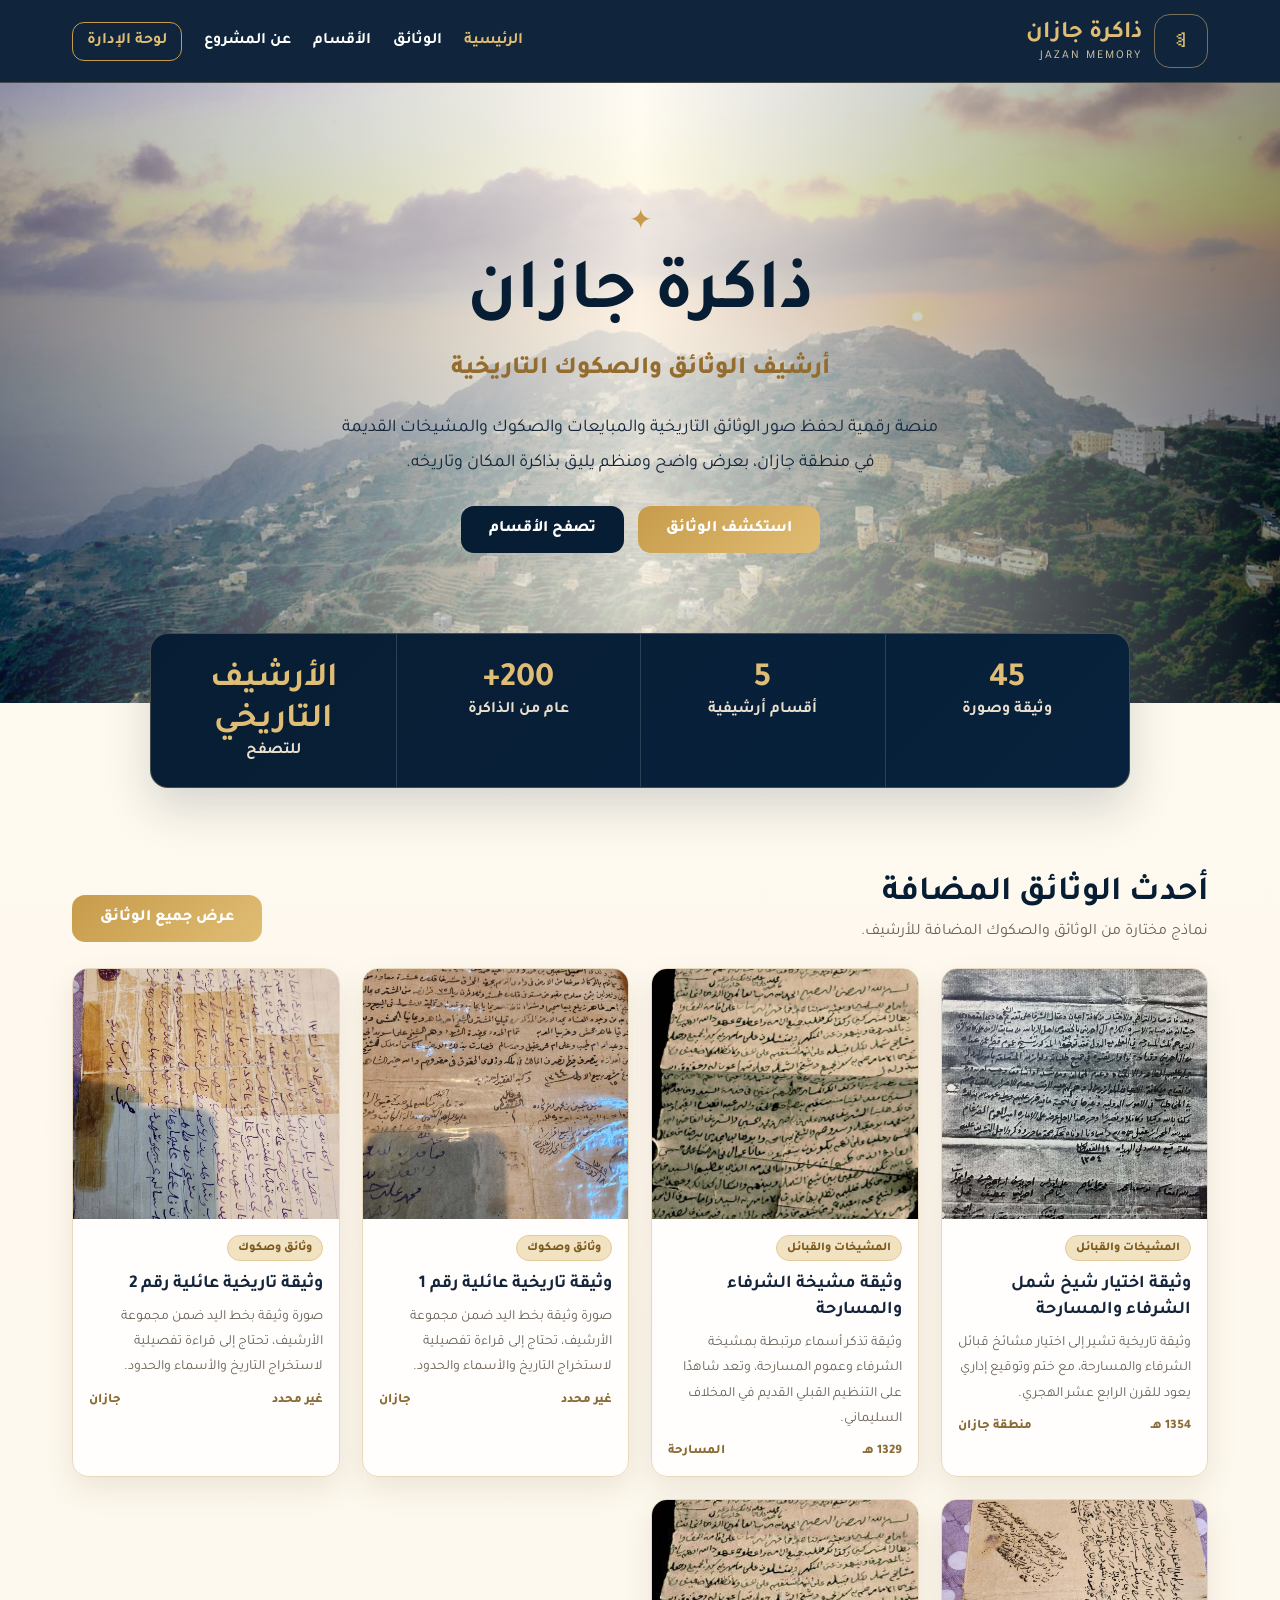
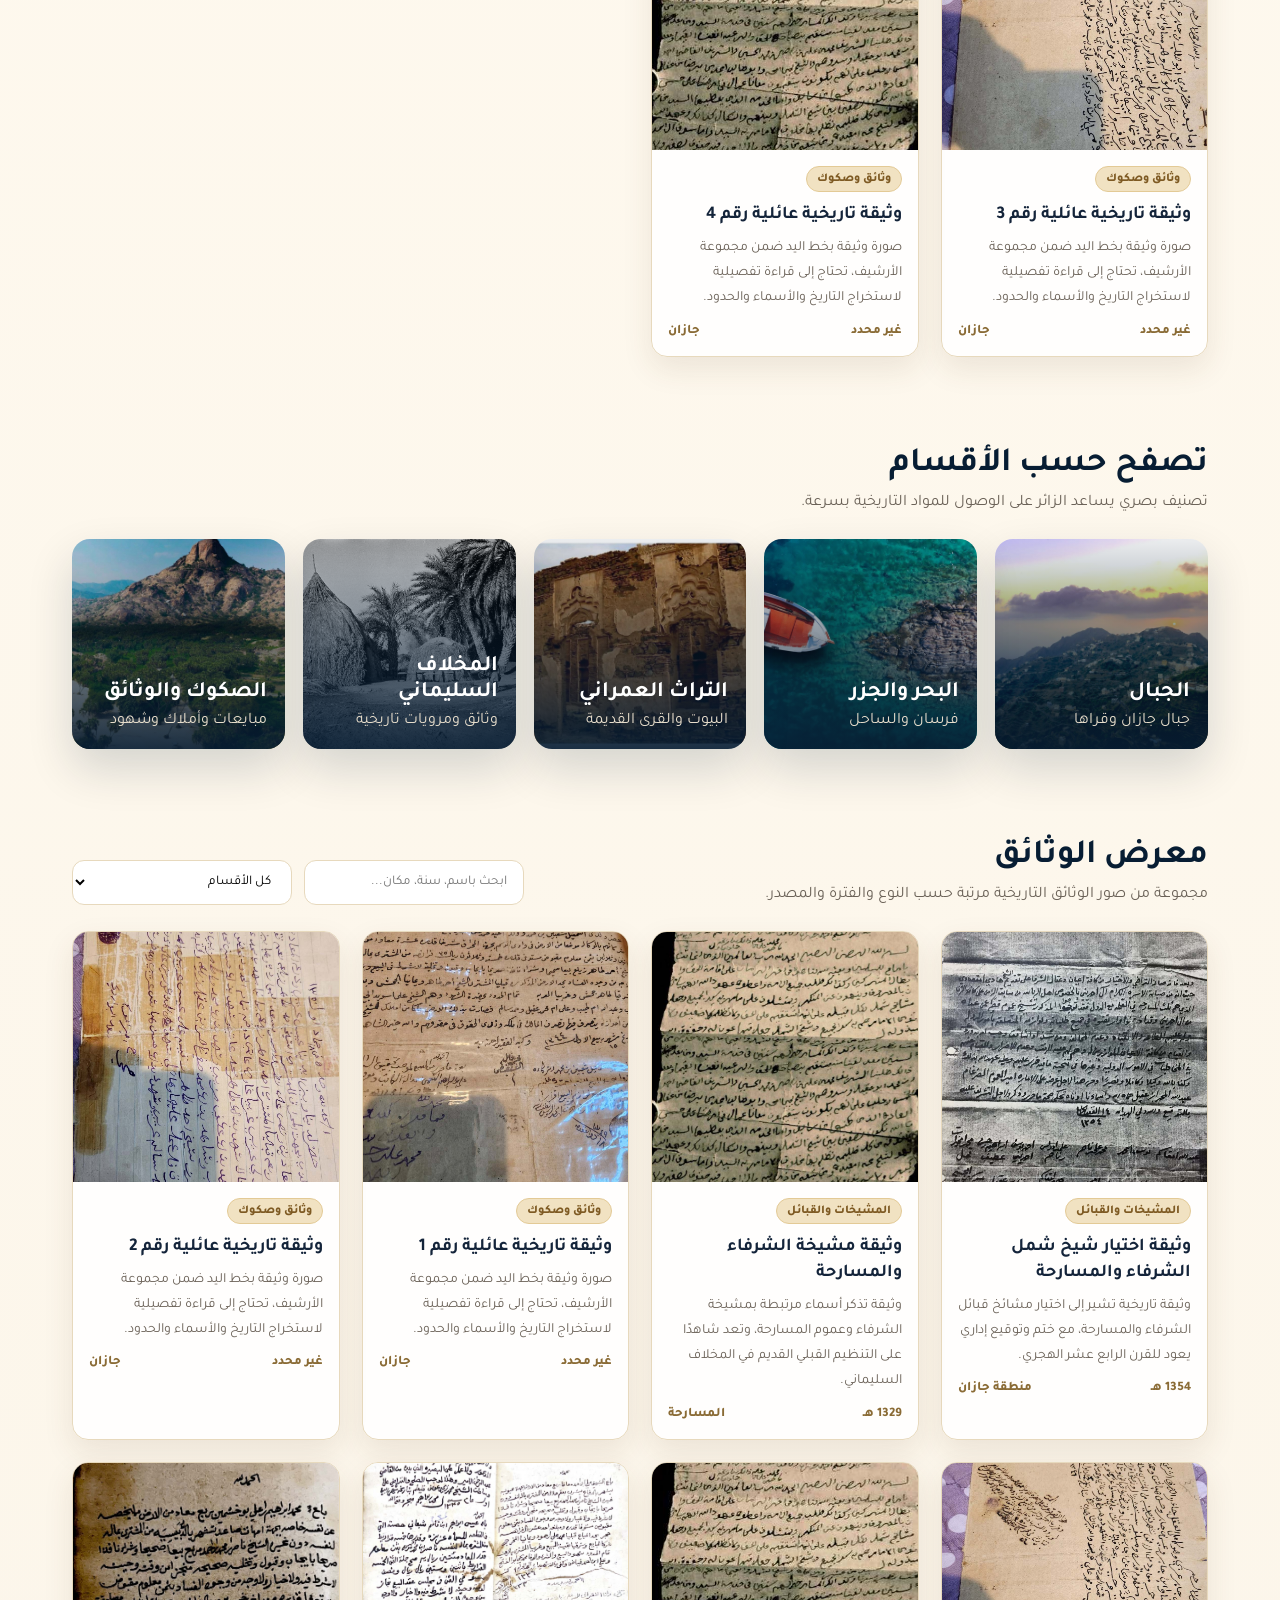
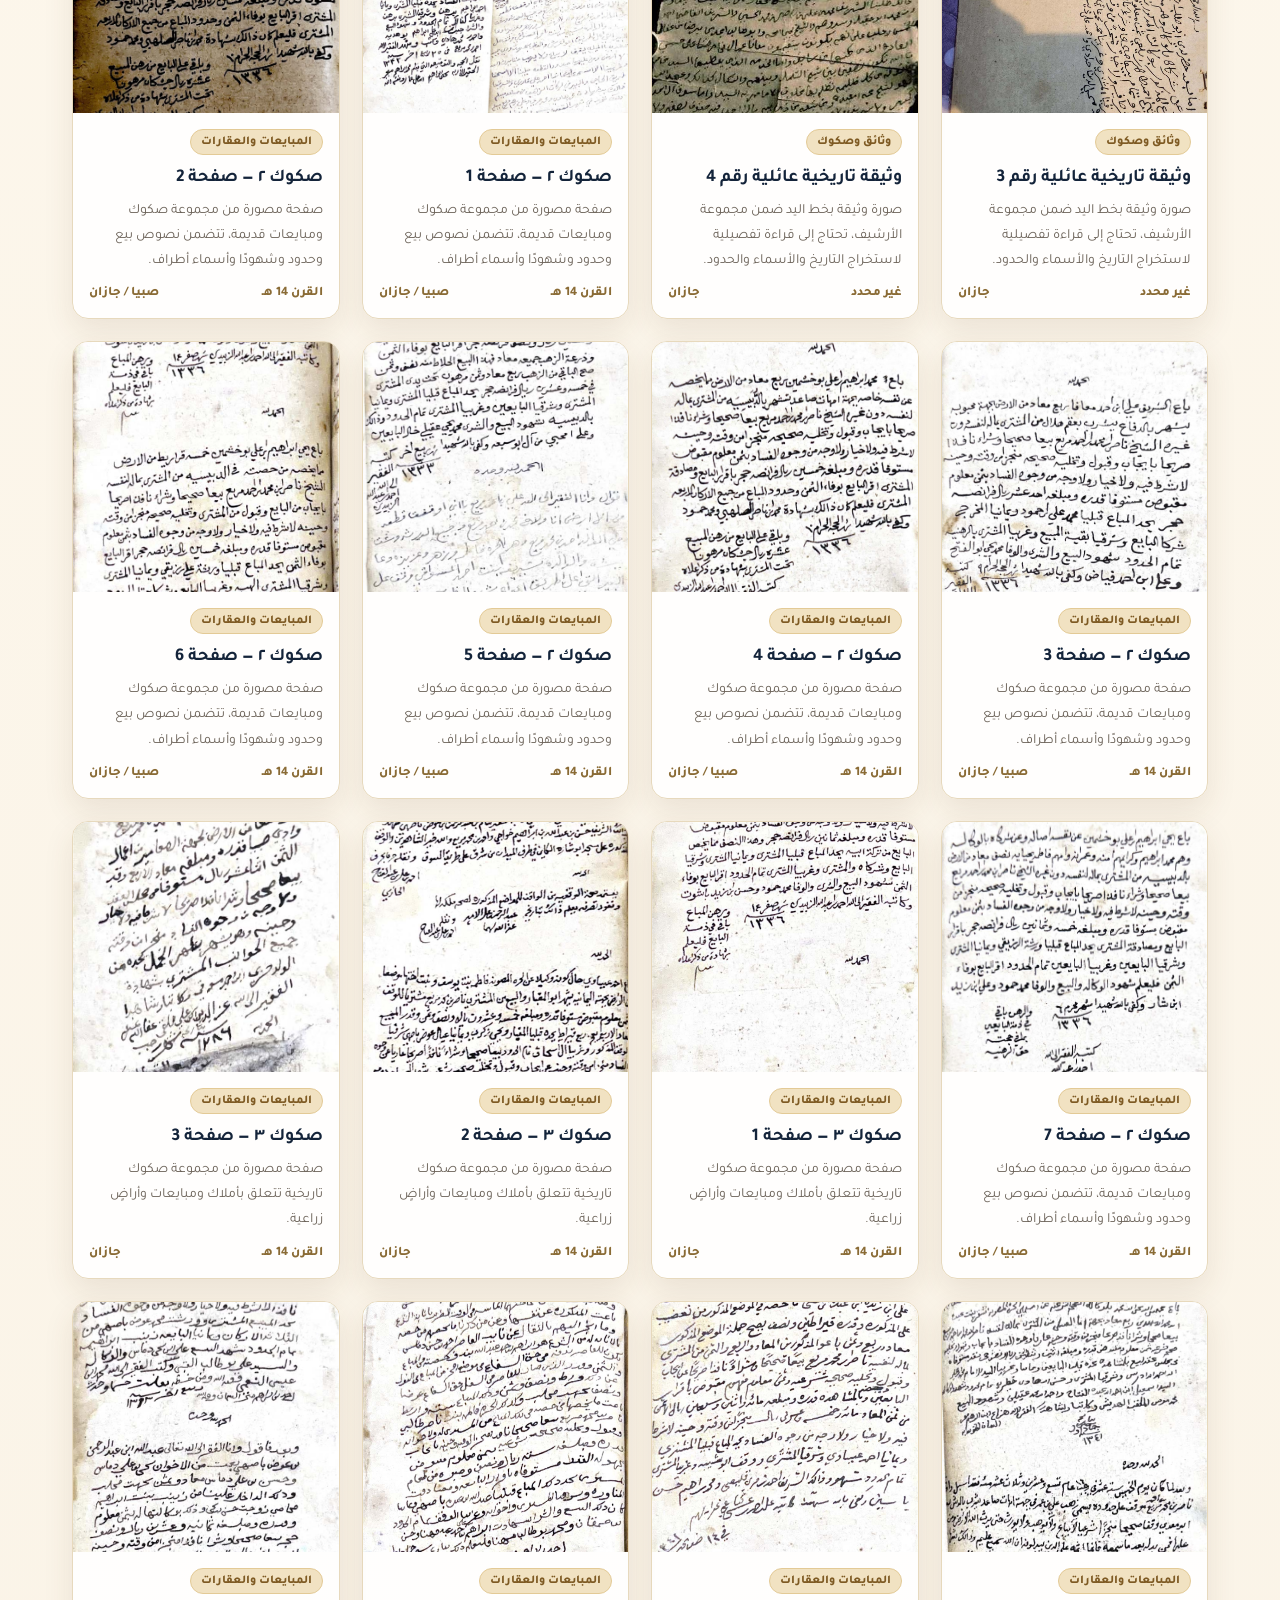
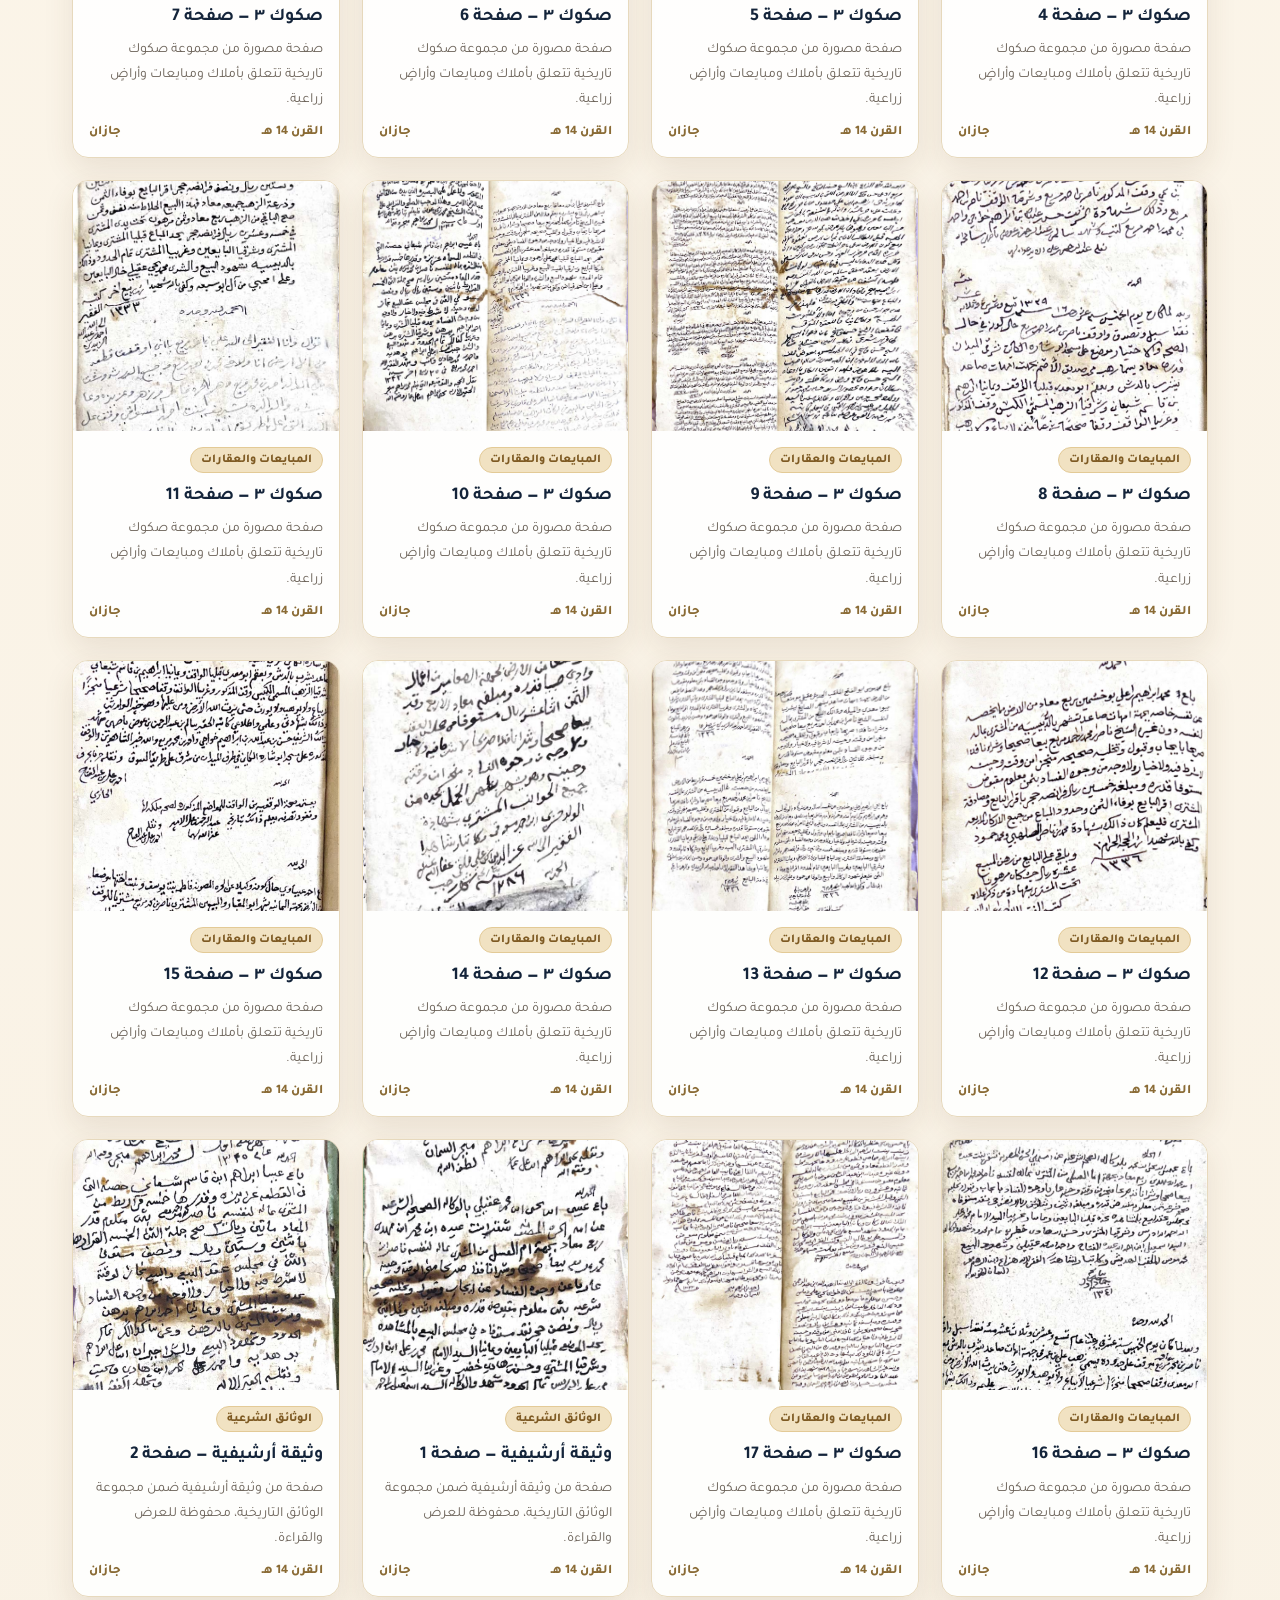
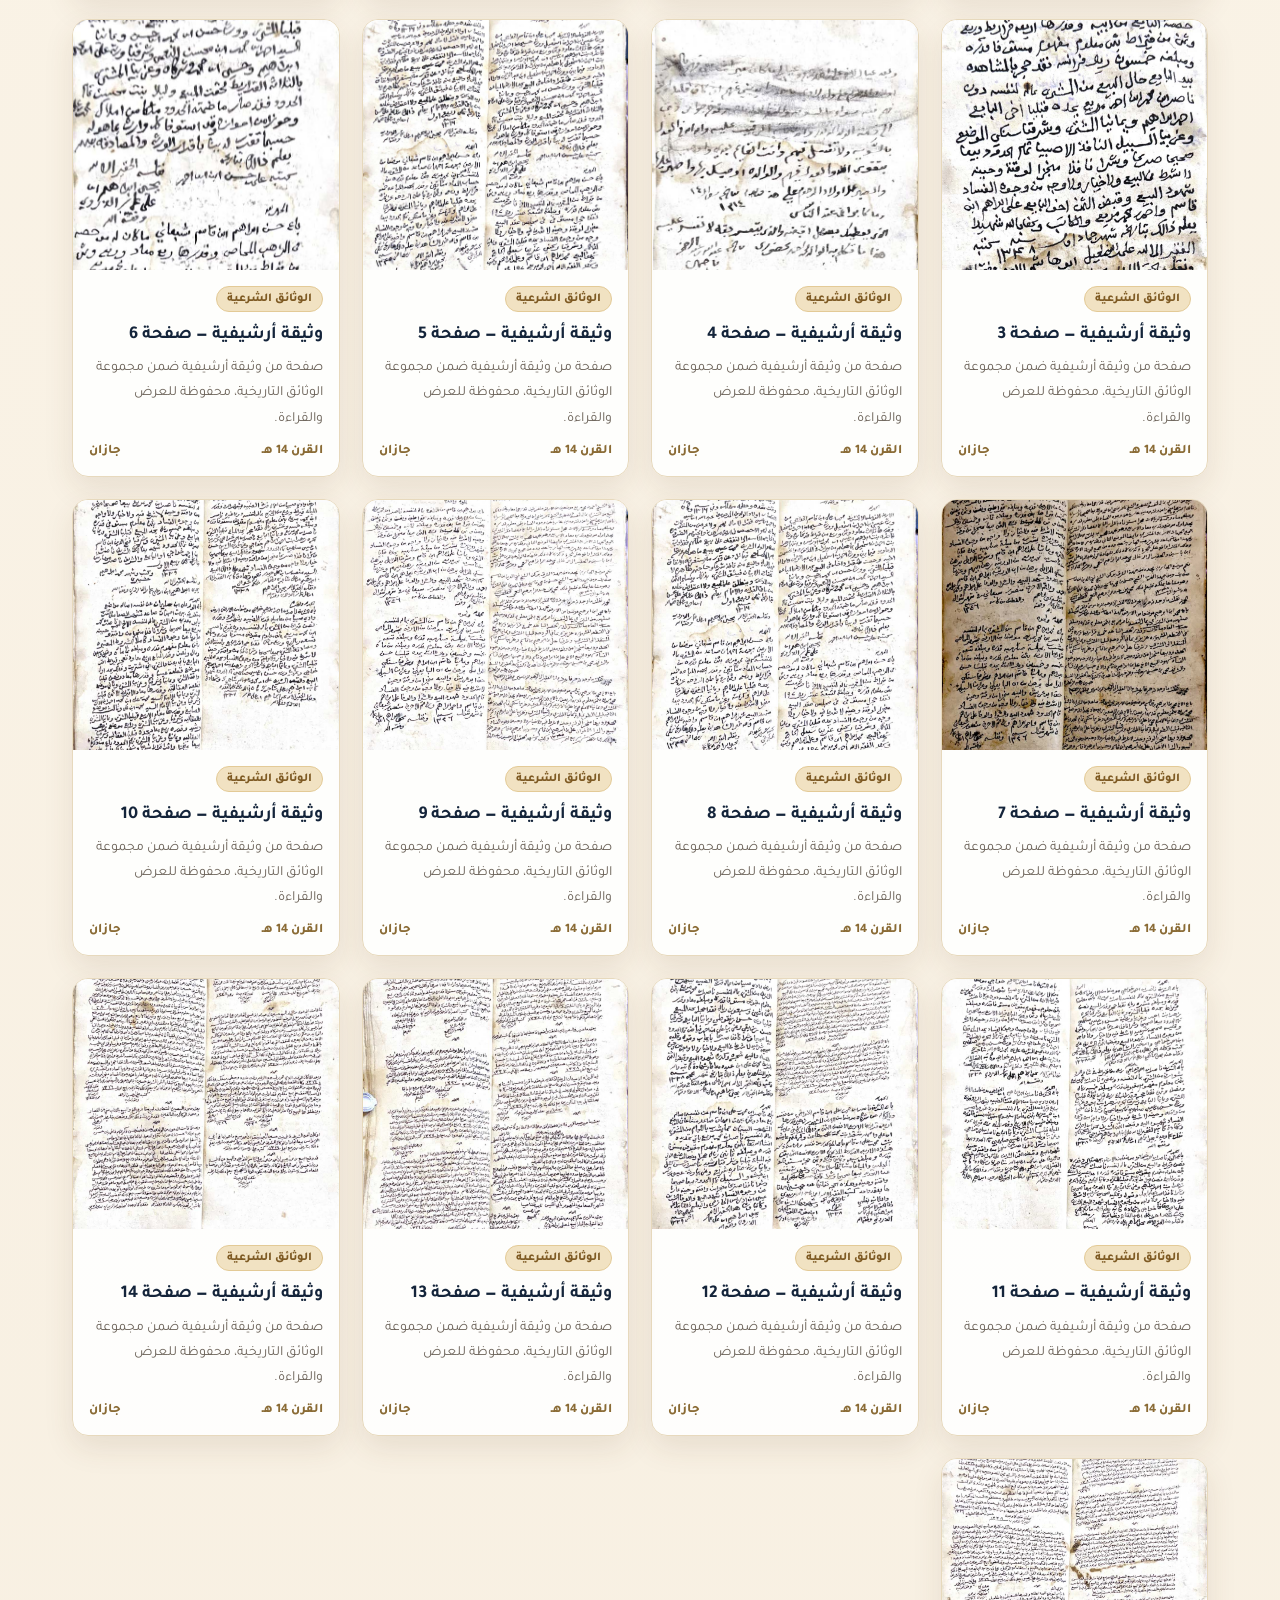
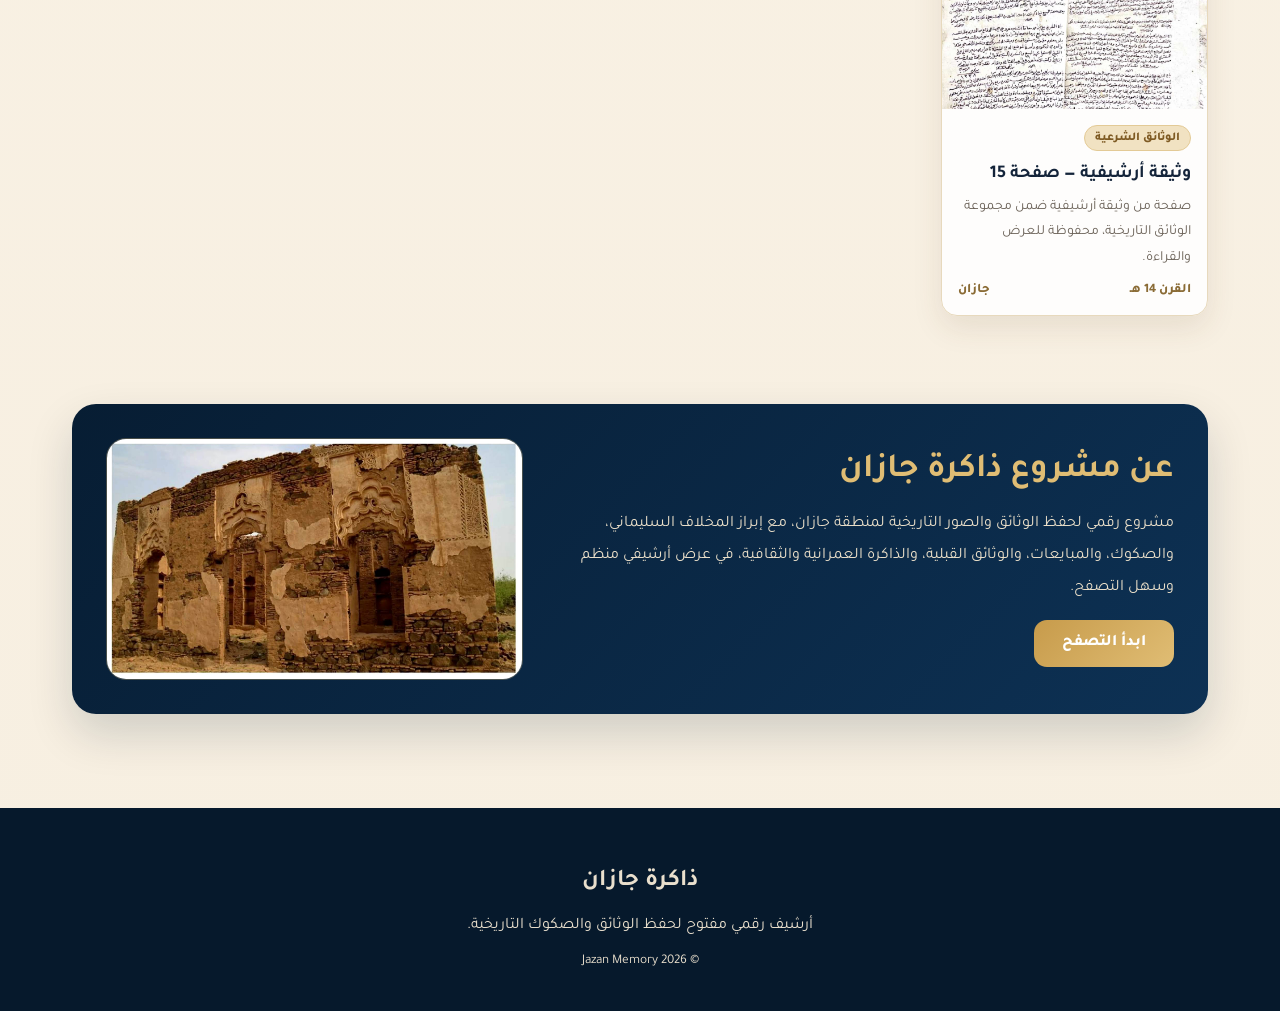
==== index.html @ b07256ab "Add files via upload" ====
<!doctype html><html lang="ar" dir="rtl"><head><meta charset="utf-8"><meta name="viewport" content="width=device-width,initial-scale=1"><title>ذاكرة جازان | Jazan Memory</title><meta name="description" content="أرشيف رقمي للوثائق والصكوك والصور التاريخية لمنطقة جازان"><link rel="preconnect" href="https://fonts.googleapis.com"><link rel="preconnect" href="https://fonts.gstatic.com" crossorigin><link href="https://fonts.googleapis.com/css2?family=Tajawal:wght@400;500;700;800;900&display=swap" rel="stylesheet"><link rel="stylesheet" href="styles.css"></head><body><header class="topbar"><nav class="nav"><a class="brand" href="#home"><div class="brand-mark">𐩣</div><div><h1>ذاكرة جازان</h1><span>JAZAN MEMORY</span></div></a><div class="links"><a class="active" href="#home">الرئيسية</a><a href="#docs">الوثائق</a><a href="#categories">الأقسام</a><a href="#about">عن المشروع</a><a class="admin-link" href="admin.html">لوحة الإدارة</a></div></nav></header><main><section class="hero" id="home"><div class="hero-content"><div class="orn">✦</div><h2>ذاكرة جازان</h2><p class="lead">أرشيف الوثائق والصكوك التاريخية</p><p>منصة رقمية لحفظ صور الوثائق التاريخية والمبايعات والصكوك والمشيخات القديمة في منطقة جازان، بعرض واضح ومنظم يليق بذاكرة المكان وتاريخه.</p><div class="actions"><a class="btn gold" href="#docs">استكشف الوثائق</a><a class="btn navy" href="#categories">تصفح الأقسام</a></div></div></section><section class="stats"><div class="stat"><b id="docCount">0</b><span>وثيقة وصورة</span></div><div class="stat"><b>5</b><span>أقسام أرشيفية</span></div><div class="stat"><b>200+</b><span>عام من الذاكرة</span></div><div class="stat"><b>الأرشيف التاريخي</b><span>للتصفح</span></div></section><section class="section"><div class="section-head"><div><h2>أحدث الوثائق المضافة</h2><p>نماذج مختارة من الوثائق والصكوك المضافة للأرشيف.</p></div><a class="btn gold" href="#docs">عرض جميع الوثائق</a></div><div class="docs-grid" id="latestDocs"></div></section><section class="section" id="categories"><div class="section-head"><div><h2>تصفح حسب الأقسام</h2><p>تصنيف بصري يساعد الزائر على الوصول للمواد التاريخية بسرعة.</p></div></div><div class="categories"><a href="#docs" class="cat-card c1"><div><h3>الجبال</h3><p>جبال جازان وقراها</p></div></a><a href="#docs" class="cat-card c2"><div><h3>البحر والجزر</h3><p>فرسان والساحل</p></div></a><a href="#docs" class="cat-card c3"><div><h3>التراث العمراني</h3><p>البيوت والقرى القديمة</p></div></a><a href="#docs" class="cat-card c4"><div><h3>المخلاف السليماني</h3><p>وثائق ومرويات تاريخية</p></div></a><a href="#docs" class="cat-card c5"><div><h3>الصكوك والوثائق</h3><p>مبايعات وأملاك وشهود</p></div></a></div></section><section class="section" id="docs"><div class="section-head"><div><h2>معرض الوثائق</h2><p>مجموعة من صور الوثائق التاريخية مرتبة حسب النوع والفترة والمصدر.</p></div><div class="controls"><input id="searchInput" placeholder="ابحث باسم، سنة، مكان..."><select id="categoryFilter"><option value="">كل الأقسام</option><option>المبايعات والعقارات</option><option>الوثائق الشرعية</option><option>المشيخات والقبائل</option><option>وثائق وصكوك</option></select></div></div><div class="docs-grid" id="docsGrid"></div></section><section class="section" id="about"><div class="about"><div><h2>عن مشروع ذاكرة جازان</h2><p>مشروع رقمي لحفظ الوثائق والصور التاريخية لمنطقة جازان، مع إبراز المخلاف السليماني، والصكوك، والمبايعات، والوثائق القبلية، والذاكرة العمرانية والثقافية، في عرض أرشيفي منظم وسهل التصفح.</p><a class="btn gold" href="#docs">ابدأ التصفح</a></div><img src="heritage-house.jpg" alt="تراث جازان"></div></section></main><div class="modal" id="docModal"><div class="modal-box"><button class="close" id="closeModal">×</button><div class="modal-img-wrap"><img id="modalImg" alt="صورة الوثيقة"></div><div class="modal-info"><span class="pill">ذاكرة جازان</span><h3 id="modalTitle"></h3><p class="doc-meta" id="modalMeta"></p><p id="modalDesc"></p><hr><p><b>المصدر:</b> <span id="modalSource"></span></p><p style="color:#6b6258;line-height:1.9">ملاحظة: بعض الوثائق تحتاج قراءة متخصصة لاستخراج الأسماء والتواريخ والحدود بدقة قبل اعتماد الوصف النهائي.</p></div></div></div><footer class="footer"><h2>ذاكرة جازان</h2><p>أرشيف رقمي مفتوح لحفظ الوثائق والصكوك التاريخية.</p><small>© 2026 Jazan Memory</small></footer><script src="data.js"></script><script src="app.js"></script></body></html>
---- styles.css ----
:root{--navy:#071d33;--gold:#c79b4b;--gold2:#e0bd74;--paper:#fffaf0;--ink:#14243a;--muted:#6b6258;--line:#e7d9bd;--shadow:0 20px 45px rgba(7,29,51,.16)}*{box-sizing:border-box}body{margin:0;direction:rtl;font-family:'Tajawal','Segoe UI',Tahoma,sans-serif;background:linear-gradient(180deg,#fffaf0,#f7efe1);color:var(--ink)}body.lock{overflow:hidden}a{text-decoration:none;color:inherit}.topbar{position:sticky;top:0;z-index:20;background:rgba(7,29,51,.96);color:#fff;border-bottom:1px solid rgba(224,189,116,.25)}.nav{max-width:1180px;margin:auto;padding:14px 22px;display:flex;align-items:center;justify-content:space-between;gap:20px}.brand{display:flex;gap:12px;align-items:center}.brand-mark{width:54px;height:54px;border:1px solid rgba(224,189,116,.5);border-radius:16px;display:grid;place-items:center;color:var(--gold2);font-size:26px}.brand h1{font-size:24px;margin:0;color:var(--gold2)}.brand span{display:block;font-size:12px;color:#d7c8aa;letter-spacing:2px}.links{display:flex;gap:22px;align-items:center;font-weight:700}.links a:hover,.links .active{color:var(--gold2)}.admin-link{border:1px solid var(--gold);border-radius:12px;padding:9px 14px;color:var(--gold2)!important}.hero{min-height:620px;position:relative;display:grid;place-items:center;text-align:center;overflow:hidden;background:#0b1d32}.hero:before{content:"";position:absolute;inset:0;background:linear-gradient(90deg,rgba(7,29,51,.35),rgba(255,250,240,.82),rgba(7,29,51,.45)),url('hero-jazan.jpg') center/cover no-repeat}.hero-content{position:relative;z-index:1;max-width:820px;padding:90px 22px 120px}.orn{color:var(--gold);font-size:28px}.hero h2{font-size:72px;line-height:1.05;margin:18px 0 10px;color:var(--navy)}.hero p.lead{font-size:25px;color:#946d2e;font-weight:800;margin:0 0 18px}.hero p{font-size:18px;line-height:1.9;margin:0 auto 26px;max-width:620px}.actions{display:flex;justify-content:center;gap:14px;flex-wrap:wrap}.btn{border:0;border-radius:13px;padding:14px 28px;font-weight:800;cursor:pointer;display:inline-flex;align-items:center;gap:8px}.btn.gold{background:linear-gradient(135deg,var(--gold),var(--gold2));color:#fff}.btn.navy{background:var(--navy);color:#fff}.stats{max-width:980px;margin:-70px auto 42px;position:relative;z-index:3;background:linear-gradient(135deg,var(--navy),#08223d);border:1px solid rgba(224,189,116,.28);border-radius:18px;box-shadow:var(--shadow);display:grid;grid-template-columns:repeat(4,1fr);overflow:hidden}.stat{padding:26px;text-align:center;color:#fff;border-left:1px solid rgba(255,255,255,.15)}.stat:last-child{border-left:0}.stat b{display:block;color:var(--gold2);font-size:34px}.stat span{font-weight:700;color:#e9dfcd}.section{max-width:1180px;margin:auto;padding:44px 22px}.section-head{display:flex;align-items:end;justify-content:space-between;gap:20px;margin-bottom:26px}.section h2{font-size:34px;margin:0;color:var(--navy)}.section-head p{margin:8px 0 0;color:var(--muted)}.controls{display:flex;gap:12px;flex-wrap:wrap}.controls input,.controls select{background:#fff;border:1px solid var(--line);border-radius:12px;padding:13px 16px;min-width:220px;font-family:inherit}.docs-grid{display:grid;grid-template-columns:repeat(auto-fill,minmax(220px,1fr));gap:22px}.doc-card{background:rgba(255,255,255,.9);border:1px solid var(--line);border-radius:16px;overflow:hidden;box-shadow:0 12px 30px rgba(86,63,28,.1);transition:.25s}.doc-card:hover{transform:translateY(-5px);box-shadow:var(--shadow)}.image-btn{border:0;background:none;padding:0;display:block;width:100%;height:250px;cursor:pointer;overflow:hidden}.image-btn img{width:100%;height:100%;object-fit:cover;display:block;transition:.35s}.doc-card:hover img{transform:scale(1.06)}.doc-body{padding:16px}.pill{display:inline-block;background:#f1e2c2;color:#7e5a23;border:1px solid #e3ca96;border-radius:999px;padding:5px 10px;font-size:12px;font-weight:800}.doc-body h3{font-size:18px;margin:10px 0 8px;line-height:1.45}.doc-body p{font-size:14px;line-height:1.8;color:var(--muted);margin:0 0 12px}.doc-meta{display:flex;justify-content:space-between;gap:10px;color:#8a6b35;font-weight:800;font-size:13px}.categories{display:grid;grid-template-columns:repeat(auto-fit,minmax(170px,1fr));gap:18px}.cat-card{height:210px;border-radius:18px;overflow:hidden;position:relative;color:#fff;box-shadow:var(--shadow);display:flex;align-items:end;padding:18px;background:#123}.cat-card:before{content:"";position:absolute;inset:0;background:linear-gradient(180deg,rgba(7,29,51,.08),rgba(7,29,51,.92))}.cat-card>*{position:relative}.cat-card h3{margin:0;font-size:22px}.cat-card p{margin:6px 0 0;color:#e9dfcd}.c1{background:url('mountains.jpg') center/cover}.c2{background:url('farasan-islands.jpg') center/cover}.c3{background:url('heritage-house.jpg') center/cover}.c4{background:url('old-village.jpg') center/cover}.c5{background:url('tihama-slopes.jpg') center/cover}.about{background:linear-gradient(135deg,#071d33,#0d3154);color:#fff;border-radius:24px;padding:34px;display:grid;grid-template-columns:1.2fr .8fr;gap:26px;align-items:center;box-shadow:var(--shadow)}.about h2{color:var(--gold2)}.about p{line-height:2;color:#eadfc9}.about img{width:100%;border-radius:20px;max-height:330px;object-fit:cover;border:1px solid rgba(224,189,116,.3)}.footer{margin-top:50px;background:#06192c;color:#e9dfcd;padding:40px 22px;text-align:center}.modal{position:fixed;inset:0;background:rgba(0,0,0,.76);z-index:50;display:none;align-items:center;justify-content:center;padding:24px}.modal.show{display:flex}.modal-box{background:var(--paper);border-radius:18px;max-width:1100px;width:100%;max-height:92vh;display:grid;grid-template-columns:1.2fr .8fr;overflow:hidden;position:relative}.modal-img-wrap{background:#111;display:grid;place-items:center;overflow:auto}.modal-img-wrap img{max-width:100%;max-height:92vh;display:block}.modal-info{padding:28px;overflow:auto}.modal-info h3{font-size:30px;margin:20px 0 10px}.close{position:absolute;top:12px;left:12px;border:0;background:var(--navy);color:#fff;width:42px;height:42px;border-radius:50%;font-size:20px;cursor:pointer}@media(max-width:800px){.links{display:none}.hero h2{font-size:48px}.stats{grid-template-columns:repeat(2,1fr);margin-inline:14px}.section-head{display:block}.controls{margin-top:18px}.about,.modal-box{grid-template-columns:1fr}.image-btn{height:210px}}
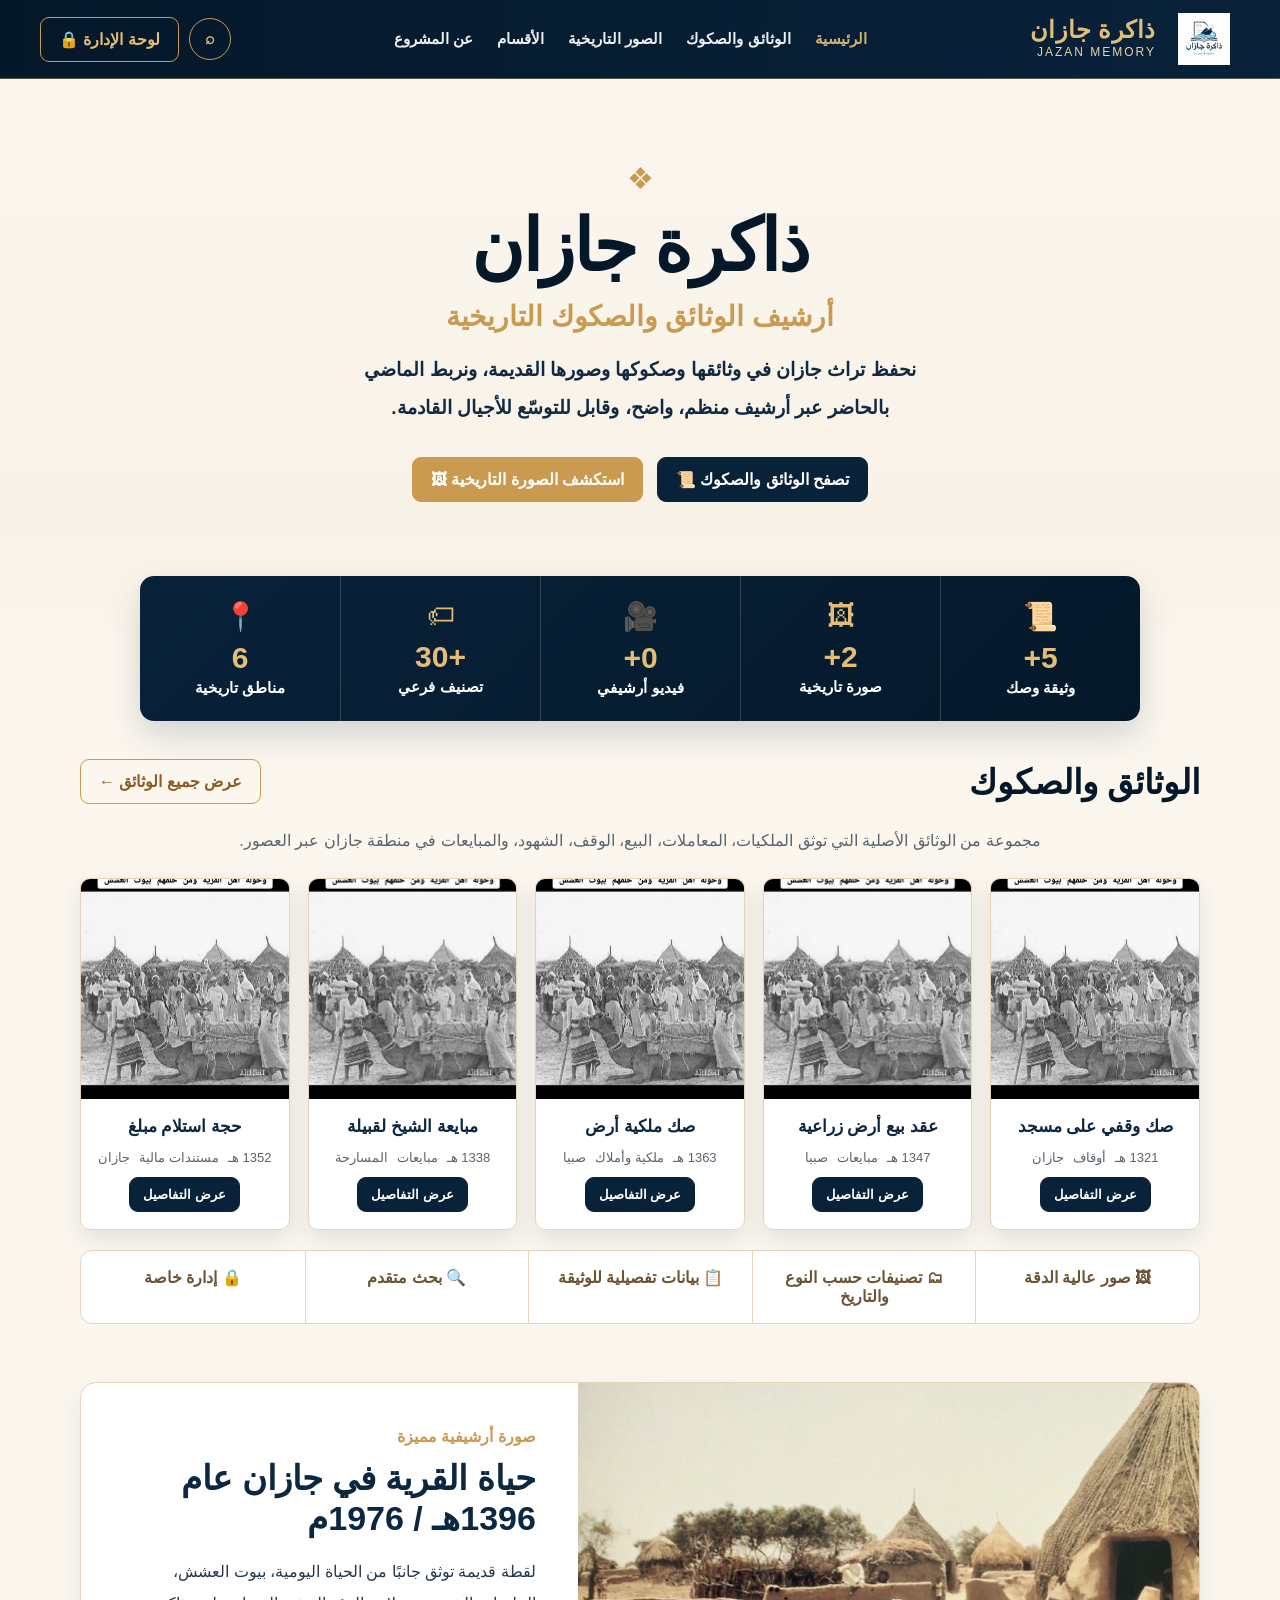
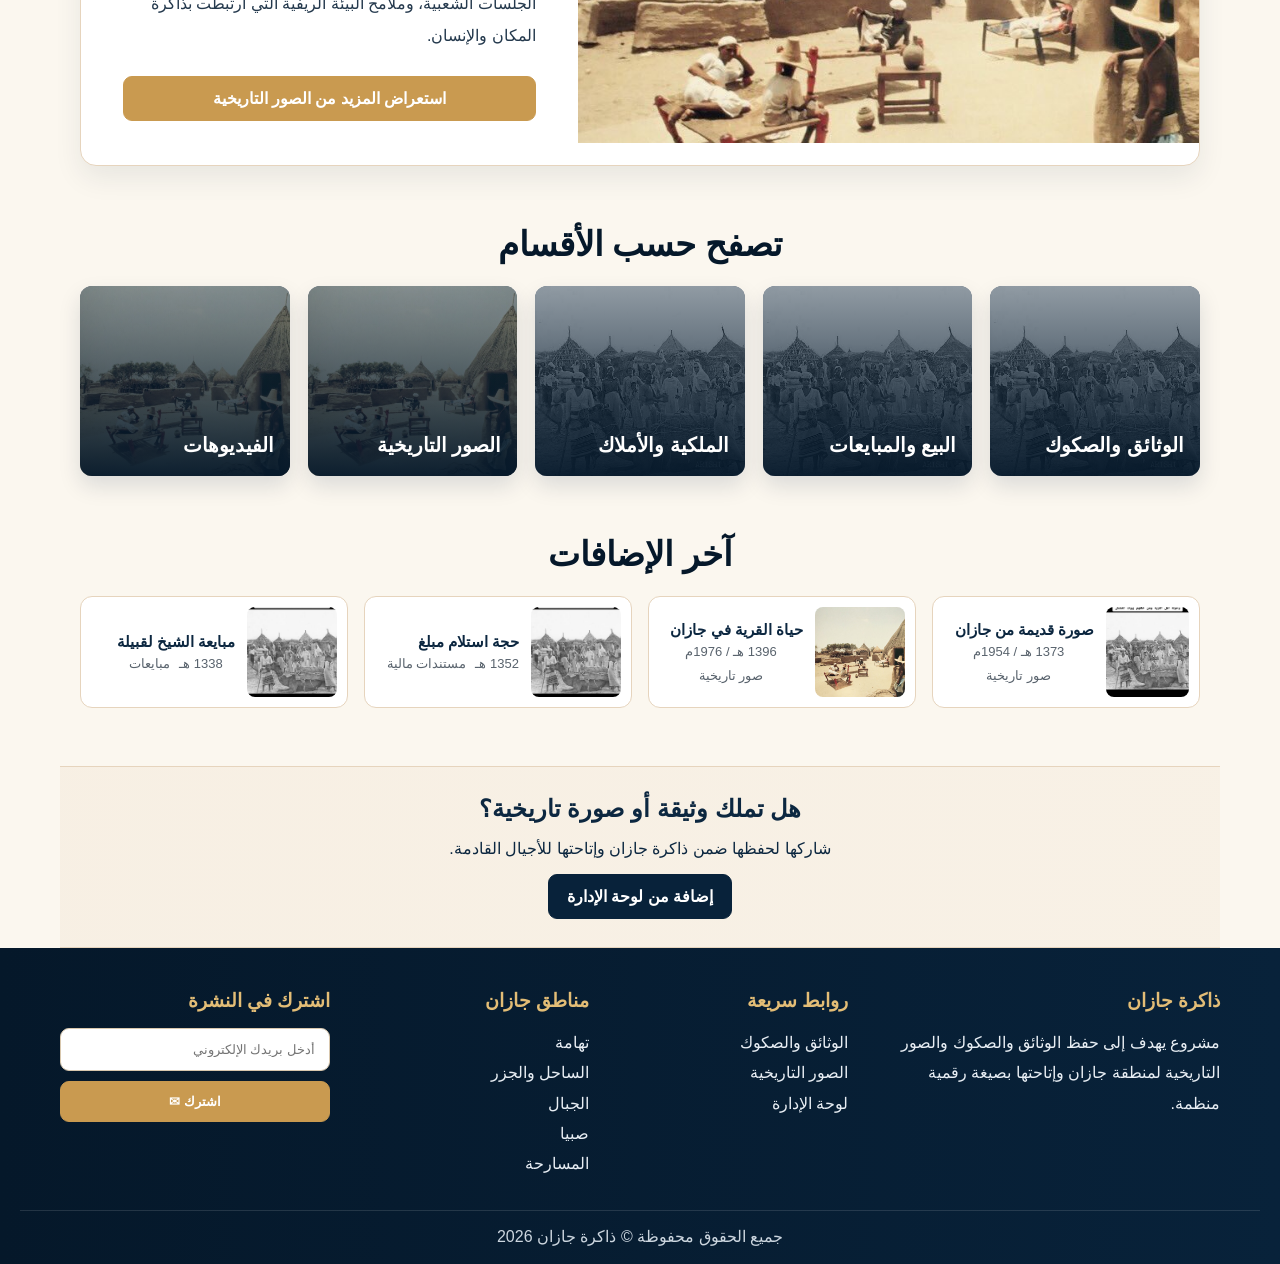
==== commit 1ce25ac5: "Add files via upload" ====
--- a/index.html
+++ b/index.html
@@ -1 +1,12 @@
-<!doctype html><html lang="ar" dir="rtl"><head><meta charset="utf-8"><meta name="viewport" content="width=device-width,initial-scale=1"><title>ذاكرة جازان | Jazan Memory</title><meta name="description" content="أرشيف رقمي للوثائق والصكوك والصور التاريخية لمنطقة جازان"><link rel="preconnect" href="https://fonts.googleapis.com"><link rel="preconnect" href="https://fonts.gstatic.com" crossorigin><link href="https://fonts.googleapis.com/css2?family=Tajawal:wght@400;500;700;800;900&display=swap" rel="stylesheet"><link rel="stylesheet" href="styles.css"></head><body><header class="topbar"><nav class="nav"><a class="brand" href="#home"><div class="brand-mark">𐩣</div><div><h1>ذاكرة جازان</h1><span>JAZAN MEMORY</span></div></a><div class="links"><a class="active" href="#home">الرئيسية</a><a href="#docs">الوثائق</a><a href="#categories">الأقسام</a><a href="#about">عن المشروع</a><a class="admin-link" href="admin.html">لوحة الإدارة</a></div></nav></header><main><section class="hero" id="home"><div class="hero-content"><div class="orn">✦</div><h2>ذاكرة جازان</h2><p class="lead">أرشيف الوثائق والصكوك التاريخية</p><p>منصة رقمية لحفظ صور الوثائق التاريخية والمبايعات والصكوك والمشيخات القديمة في منطقة جازان، بعرض واضح ومنظم يليق بذاكرة المكان وتاريخه.</p><div class="actions"><a class="btn gold" href="#docs">استكشف الوثائق</a><a class="btn navy" href="#categories">تصفح الأقسام</a></div></div></section><section class="stats"><div class="stat"><b id="docCount">0</b><span>وثيقة وصورة</span></div><div class="stat"><b>5</b><span>أقسام أرشيفية</span></div><div class="stat"><b>200+</b><span>عام من الذاكرة</span></div><div class="stat"><b>الأرشيف التاريخي</b><span>للتصفح</span></div></section><section class="section"><div class="section-head"><div><h2>أحدث الوثائق المضافة</h2><p>نماذج مختارة من الوثائق والصكوك المضافة للأرشيف.</p></div><a class="btn gold" href="#docs">عرض جميع الوثائق</a></div><div class="docs-grid" id="latestDocs"></div></section><section class="section" id="categories"><div class="section-head"><div><h2>تصفح حسب الأقسام</h2><p>تصنيف بصري يساعد الزائر على الوصول للمواد التاريخية بسرعة.</p></div></div><div class="categories"><a href="#docs" class="cat-card c1"><div><h3>الجبال</h3><p>جبال جازان وقراها</p></div></a><a href="#docs" class="cat-card c2"><div><h3>البحر والجزر</h3><p>فرسان والساحل</p></div></a><a href="#docs" class="cat-card c3"><div><h3>التراث العمراني</h3><p>البيوت والقرى القديمة</p></div></a><a href="#docs" class="cat-card c4"><div><h3>المخلاف السليماني</h3><p>وثائق ومرويات تاريخية</p></div></a><a href="#docs" class="cat-card c5"><div><h3>الصكوك والوثائق</h3><p>مبايعات وأملاك وشهود</p></div></a></div></section><section class="section" id="docs"><div class="section-head"><div><h2>معرض الوثائق</h2><p>مجموعة من صور الوثائق التاريخية مرتبة حسب النوع والفترة والمصدر.</p></div><div class="controls"><input id="searchInput" placeholder="ابحث باسم، سنة، مكان..."><select id="categoryFilter"><option value="">كل الأقسام</option><option>المبايعات والعقارات</option><option>الوثائق الشرعية</option><option>المشيخات والقبائل</option><option>وثائق وصكوك</option></select></div></div><div class="docs-grid" id="docsGrid"></div></section><section class="section" id="about"><div class="about"><div><h2>عن مشروع ذاكرة جازان</h2><p>مشروع رقمي لحفظ الوثائق والصور التاريخية لمنطقة جازان، مع إبراز المخلاف السليماني، والصكوك، والمبايعات، والوثائق القبلية، والذاكرة العمرانية والثقافية، في عرض أرشيفي منظم وسهل التصفح.</p><a class="btn gold" href="#docs">ابدأ التصفح</a></div><img src="heritage-house.jpg" alt="تراث جازان"></div></section></main><div class="modal" id="docModal"><div class="modal-box"><button class="close" id="closeModal">×</button><div class="modal-img-wrap"><img id="modalImg" alt="صورة الوثيقة"></div><div class="modal-info"><span class="pill">ذاكرة جازان</span><h3 id="modalTitle"></h3><p class="doc-meta" id="modalMeta"></p><p id="modalDesc"></p><hr><p><b>المصدر:</b> <span id="modalSource"></span></p><p style="color:#6b6258;line-height:1.9">ملاحظة: بعض الوثائق تحتاج قراءة متخصصة لاستخراج الأسماء والتواريخ والحدود بدقة قبل اعتماد الوصف النهائي.</p></div></div></div><footer class="footer"><h2>ذاكرة جازان</h2><p>أرشيف رقمي مفتوح لحفظ الوثائق والصكوك التاريخية.</p><small>© 2026 Jazan Memory</small></footer><script src="data.js"></script><script src="app.js"></script></body></html>+<!doctype html><html lang="ar" dir="rtl"><head><meta charset="utf-8"><meta name="viewport" content="width=device-width,initial-scale=1"><title>ذاكرة جازان | أرشيف الوثائق والصكوك</title><link rel="stylesheet" href="style.css"></head><body>
+<header class="topbar"><nav class="nav"><a class="brand" href="index.html"><img src="logo.png" alt="ذاكرة جازان"><div><h1>ذاكرة جازان</h1><span>JAZAN MEMORY</span></div></a><div class="links"><a class="active" href="index.html">الرئيسية</a><a href="documents.html">الوثائق والصكوك</a><a href="documents.html?type=صورة">الصور التاريخية</a><a href="#categories">الأقسام</a><a href="#about">عن المشروع</a></div><div class="actions"><a class="iconBtn" href="documents.html">⌕</a><a class="btn ghost" href="admin.html">لوحة الإدارة 🔒</a></div></nav></header>
+<section class="hero"><div class="heroContent"><div class="orn">❖</div><h2>ذاكرة جازان</h2><h3>أرشيف الوثائق والصكوك التاريخية</h3><p>نحفظ تراث جازان في وثائقها وصكوكها وصورها القديمة، ونربط الماضي بالحاضر عبر أرشيف منظم، واضح، وقابل للتوسّع للأجيال القادمة.</p><div class="heroBtns"><a class="btn dark" href="documents.html">تصفح الوثائق والصكوك 📜</a><a class="btn" href="#spotlight">استكشف الصورة التاريخية 🖼</a></div></div></section>
+<section class="stats"><div class="stat"><i>📜</i><b id="docCount">0</b><span>وثيقة وصك</span></div><div class="stat"><i>🖼</i><b id="photoCount">0</b><span>صورة تاريخية</span></div><div class="stat"><i>🎥</i><b id="videoCount">0</b><span>فيديو أرشيفي</span></div><div class="stat"><i>🏷</i><b>+30</b><span>تصنيف فرعي</span></div><div class="stat"><i>📍</i><b>6</b><span>مناطق تاريخية</span></div></section>
+<section class="section"><div class="head"><h2>الوثائق والصكوك</h2><a class="btn ghost" style="color:#8a5d22" href="documents.html">عرض جميع الوثائق ←</a></div><p class="title" style="line-height:1.9;color:#59636d">مجموعة من الوثائق الأصلية التي توثق الملكيات، المعاملات، البيع، الوقف، الشهود، والمبايعات في منطقة جازان عبر العصور.</p><div class="cards" id="docCards"></div><div class="features"><div class="feature">🖼 صور عالية الدقة</div><div class="feature">🗂 تصنيفات حسب النوع والتاريخ</div><div class="feature">📋 بيانات تفصيلية للوثيقة</div><div class="feature">🔍 بحث متقدم</div><div class="feature">🔒 إدارة خاصة</div></div></section>
+<section class="section" id="spotlight"><div class="spotlight"><img src="village-1396.png" alt="حياة القرية في جازان"><div class="spotText"><div class="label">صورة أرشيفية مميزة</div><h2>حياة القرية في جازان عام 1396هـ / 1976م</h2><p>لقطة قديمة توثق جانبًا من الحياة اليومية، بيوت العشش، الجلسات الشعبية، وملامح البيئة الريفية التي ارتبطت بذاكرة المكان والإنسان.</p><a class="btn" href="documents.html?type=صورة">استعراض المزيد من الصور التاريخية</a></div></div></section>
+<section class="section" id="categories"><div class="title"><h2>تصفح حسب الأقسام</h2></div><div class="catGrid"><a class="cat" href="documents.html?type=وثيقة"><img src="archive-photo-1.png"><div>الوثائق والصكوك</div></a><a class="cat" href="documents.html?cat=مبايعات"><img src="archive-photo-1.png"><div>البيع والمبايعات</div></a><a class="cat" href="documents.html?cat=ملكية وأملاك"><img src="archive-photo-1.png"><div>الملكية والأملاك</div></a><a class="cat" href="documents.html?type=صورة"><img src="village-1396.png"><div>الصور التاريخية</div></a><a class="cat" href="documents.html?type=فيديو"><img src="village-1396.png"><div>الفيديوهات</div></a></div></section>
+<section class="section"><div class="title"><h2>آخر الإضافات</h2></div><div class="updates" id="updates"></div></section>
+<section class="cta"><h2>هل تملك وثيقة أو صورة تاريخية؟</h2><p>شاركها لحفظها ضمن ذاكرة جازان وإتاحتها للأجيال القادمة.</p><a class="btn dark" href="admin.html">إضافة من لوحة الإدارة</a></section>
+<footer class="footer" id="about"><div class="footerGrid"><div><h3>ذاكرة جازان</h3><p>مشروع يهدف إلى حفظ الوثائق والصكوك والصور التاريخية لمنطقة جازان وإتاحتها بصيغة رقمية منظمة.</p></div><div><h3>روابط سريعة</h3><ul><li><a href="documents.html">الوثائق والصكوك</a></li><li><a href="documents.html?type=صورة">الصور التاريخية</a></li><li><a href="admin.html">لوحة الإدارة</a></li></ul></div><div><h3>مناطق جازان</h3><ul><li>تهامة</li><li>الساحل والجزر</li><li>الجبال</li><li>صبيا</li><li>المسارحة</li></ul></div><div class="newsletter"><h3>اشترك في النشرة</h3><input placeholder="أدخل بريدك الإلكتروني"><button class="btn">اشترك ✉</button></div></div><div class="copyright">جميع الحقوق محفوظة © ذاكرة جازان 2026</div></footer>
+<div class="modal" id="modal"><div class="modalContent"><button class="btn dark" onclick="closeModal()">إغلاق</button><h2 id="modalTitle"></h2><div id="modalBody"></div></div></div>
+<script src="data.js"></script><script src="main.js"></script></body></html>
--- a/style.css
+++ b/style.css
@@ -0,0 +1 @@
+:root{--navy:#08223a;--navy2:#05182a;--gold:#c99a50;--gold2:#e3bd76;--paper:#f7efe3;--ink:#0c2740;--muted:#59636d;--line:#e6d4bd;--white:#fff;--shadow:0 14px 35px rgba(5,24,42,.16);--radius:18px}*{box-sizing:border-box}html{scroll-behavior:smooth}body{margin:0;font-family:"Tajawal","Segoe UI",Tahoma,Arial,sans-serif;background:#fbf7ef;color:var(--ink);direction:rtl}a{text-decoration:none;color:inherit}img,video{max-width:100%;display:block}.topbar{position:sticky;top:0;z-index:50;background:linear-gradient(90deg,var(--navy2),var(--navy));color:#fff;border-bottom:1px solid rgba(227,189,118,.35)}.nav{max-width:1240px;margin:auto;display:flex;align-items:center;justify-content:space-between;padding:13px 20px;gap:20px}.brand{display:flex;align-items:center;gap:12px}.brand img{width:72px;height:52px;object-fit:contain}.brand h1{font-size:24px;line-height:1;margin:0;color:var(--gold2);letter-spacing:.5px}.brand span{font-size:12px;color:#e9d3a8;letter-spacing:2px}.links{display:flex;gap:24px;align-items:center;font-weight:700;font-size:15px}.links a{opacity:.92}.links a.active,.links a:hover{color:var(--gold2)}.actions{display:flex;gap:10px;align-items:center}.btn,.iconBtn{border:1px solid var(--gold);border-radius:9px;padding:12px 18px;background:var(--gold);color:#fff;font-weight:800;cursor:pointer;display:inline-flex;align-items:center;justify-content:center;gap:8px}.btn.dark{background:var(--navy);border-color:var(--navy);color:#fff}.btn.ghost{background:transparent;color:var(--gold2)}.iconBtn{width:42px;height:42px;border-radius:50%;padding:0;background:transparent;color:var(--gold2)}.hero{position:relative;min-height:535px;overflow:hidden;background:linear-gradient(90deg,rgba(251,247,239,.25),rgba(251,247,239,.9),rgba(251,247,239,.25)),url('../images/village-1396.png') center/cover no-repeat}.hero:before{content:"";position:absolute;inset:0;background:linear-gradient(180deg,rgba(247,239,227,.05),rgba(247,239,227,.65) 76%,#fbf7ef)}.heroContent{position:relative;z-index:1;max-width:900px;margin:auto;text-align:center;padding:82px 20px 160px}.orn{color:var(--gold);font-size:30px;margin-bottom:8px}.hero h2{font-size:72px;margin:0 0 12px;font-weight:900;color:var(--navy2);letter-spacing:-2px}.hero h3{font-size:28px;margin:0 0 18px;color:var(--gold);font-weight:900}.hero p{max-width:600px;margin:0 auto 30px;font-size:19px;line-height:2;color:#102a43;font-weight:600}.heroBtns{display:flex;gap:14px;justify-content:center;flex-wrap:wrap}.stats{position:relative;z-index:3;max-width:1000px;margin:-86px auto 38px;background:linear-gradient(135deg,var(--navy),var(--navy2));color:#fff;border-radius:14px;box-shadow:var(--shadow);display:grid;grid-template-columns:repeat(5,1fr);overflow:hidden}.stat{padding:24px 20px;text-align:center;border-left:1px solid rgba(255,255,255,.18)}.stat:last-child{border-left:0}.stat i{font-style:normal;color:var(--gold2);font-size:28px}.stat b{display:block;color:var(--gold2);font-size:30px;margin:8px 0 4px}.stat span{font-size:15px;font-weight:700}.section{max-width:1160px;margin:0 auto 58px;padding:0 20px}.head{display:flex;align-items:center;justify-content:space-between;gap:16px;margin-bottom:22px}.title{text-align:center;margin:0 auto 22px}.title h2,.head h2{font-size:34px;margin:0;color:var(--navy2)}.title p{margin:10px auto 0;color:var(--muted);max-width:680px;line-height:1.9}.cards{display:grid;grid-template-columns:repeat(5,1fr);gap:18px}.docCard{background:#fff;border:1px solid var(--line);border-radius:10px;overflow:hidden;box-shadow:0 9px 25px rgba(8,34,58,.10);transition:.25s}.docCard:hover{transform:translateY(-5px)}.docImg{height:220px;background:#efe2d1}.docImg img{width:100%;height:100%;object-fit:cover}.docBody{padding:15px 14px 17px;text-align:center}.docBody h3{font-size:17px;margin:0 0 9px;line-height:1.55}.meta{font-size:13px;color:var(--muted);display:flex;gap:9px;justify-content:center;flex-wrap:wrap}.features{display:grid;grid-template-columns:repeat(5,1fr);gap:0;border:1px solid var(--line);border-radius:12px;background:#fff;margin-top:20px;overflow:hidden}.feature{padding:17px 14px;text-align:center;border-left:1px solid var(--line);font-weight:800;color:#6c5435}.feature:last-child{border-left:0}.spotlight{display:grid;grid-template-columns:1.25fr 1fr;background:#fff;border:1px solid var(--line);border-radius:16px;overflow:hidden;box-shadow:0 12px 28px rgba(8,34,58,.08)}.spotlight img{height:360px;width:100%;object-fit:cover}.spotText{padding:44px 42px;display:flex;flex-direction:column;justify-content:center}.label{color:var(--gold);font-weight:900;margin-bottom:12px}.spotText h2{font-size:34px;margin:0 0 18px}.spotText p{line-height:2;color:#24394d;margin:0 0 24px}.catGrid{display:grid;grid-template-columns:repeat(5,1fr);gap:18px}.cat{position:relative;border-radius:12px;overflow:hidden;min-height:190px;box-shadow:0 10px 22px rgba(8,34,58,.13);background:var(--navy);color:#fff}.cat img{width:100%;height:100%;object-fit:cover;position:absolute;inset:0;opacity:.68}.cat:after{content:"";position:absolute;inset:0;background:linear-gradient(0deg,rgba(5,24,42,.95),rgba(5,24,42,.15))}.cat div{position:absolute;z-index:1;bottom:16px;right:16px;left:16px;font-size:20px;font-weight:900;line-height:1.5}.updates{display:grid;grid-template-columns:repeat(4,1fr);gap:16px}.updateCard{display:flex;gap:12px;align-items:center;background:#fff;border:1px solid var(--line);border-radius:12px;padding:10px}.updateCard img,.updateCard video{width:90px;height:90px;object-fit:cover;border-radius:8px}.updateCard h3{font-size:15px;margin:0 0 5px}.cta{margin:40px auto 0;max-width:1160px;border-radius:0;background:linear-gradient(90deg,rgba(247,239,227,.95),rgba(247,239,227,.78)),url('../images/archive-photo-1.png') center/cover;padding:28px 20px;text-align:center;border-top:1px solid var(--line);border-bottom:1px solid var(--line)}.cta h2{margin:0 0 12px}.footer{background:linear-gradient(90deg,var(--navy2),var(--navy));color:#fff;padding:42px 20px 18px}.footerGrid{max-width:1160px;margin:auto;display:grid;grid-template-columns:1.5fr 1fr 1fr 1.2fr;gap:34px}.footer h3{color:var(--gold2);margin:0 0 16px}.footer p,.footer a,.footer li{color:#e8eef4;line-height:1.9}.footer ul{padding:0;margin:0;list-style:none}.newsletter input,.form input,.form textarea,.form select{width:100%;padding:13px 14px;border:1px solid #d8c7ad;border-radius:9px;background:#fff;font-family:inherit}.newsletter .btn{width:100%;margin-top:10px}.copyright{text-align:center;margin-top:30px;padding-top:16px;border-top:1px solid rgba(255,255,255,.12);color:#ccd6df}.pageHero{background:linear-gradient(135deg,var(--navy),var(--navy2));color:#fff;padding:54px 20px;text-align:center}.pageHero h1{font-size:46px;margin:0 0 10px;color:var(--gold2)}.filters{display:flex;gap:12px;flex-wrap:wrap;margin:22px 0}.filters input,.filters select{padding:12px;border:1px solid var(--line);border-radius:8px;background:#fff;font-family:inherit}.adminWrap{max-width:1160px;margin:35px auto;padding:0 20px;display:grid;grid-template-columns:330px 1fr;gap:24px}.panel{background:#fff;border:1px solid var(--line);border-radius:16px;box-shadow:0 10px 25px rgba(8,34,58,.08);padding:22px}.adminMenu a{display:block;padding:13px 12px;border-radius:10px;margin-bottom:8px;font-weight:800}.adminMenu a:hover,.adminMenu a.active{background:#f4e7d5;color:#8a5d22}.formGrid{display:grid;grid-template-columns:1fr 1fr;gap:14px}.full{grid-column:1/-1}.form label{font-weight:800;margin-bottom:7px;display:block}.table{width:100%;border-collapse:collapse;background:#fff}.table th,.table td{padding:12px;border-bottom:1px solid var(--line);text-align:right}.table th{color:#8a5d22}.smallImg{width:60px;height:60px;object-fit:cover;border-radius:8px}.hide{display:none!important}.loginBox{max-width:430px;margin:70px auto;background:#fff;border:1px solid var(--line);border-radius:18px;padding:30px;box-shadow:var(--shadow);text-align:center}.loginBox img{width:120px;margin:auto}.toast{position:fixed;bottom:20px;left:20px;background:var(--navy);color:#fff;padding:14px 18px;border-radius:12px;box-shadow:var(--shadow);display:none;z-index:99}.modal{position:fixed;inset:0;background:rgba(5,24,42,.7);display:none;align-items:center;justify-content:center;z-index:100;padding:20px}.modalContent{background:#fff;border-radius:16px;max-width:780px;width:100%;max-height:90vh;overflow:auto;padding:22px}.modalContent img,.modalContent video{margin:auto;border-radius:10px;max-height:520px}@media(max-width:980px){.links{display:none}.stats,.cards,.catGrid,.features{grid-template-columns:repeat(2,1fr)}.updates{grid-template-columns:1fr 1fr}.spotlight,.adminWrap,.footerGrid{grid-template-columns:1fr}.hero h2{font-size:52px}}@media(max-width:600px){.brand h1{font-size:18px}.brand img{width:58px}.hero h2{font-size:42px}.hero h3{font-size:21px}.stats,.cards,.catGrid,.features,.updates,.formGrid{grid-template-columns:1fr}.spotlight img{height:240px}.spotText{padding:26px}.nav{padding:10px}.actions .btn.ghost{display:none}.footerGrid{gap:18px}}
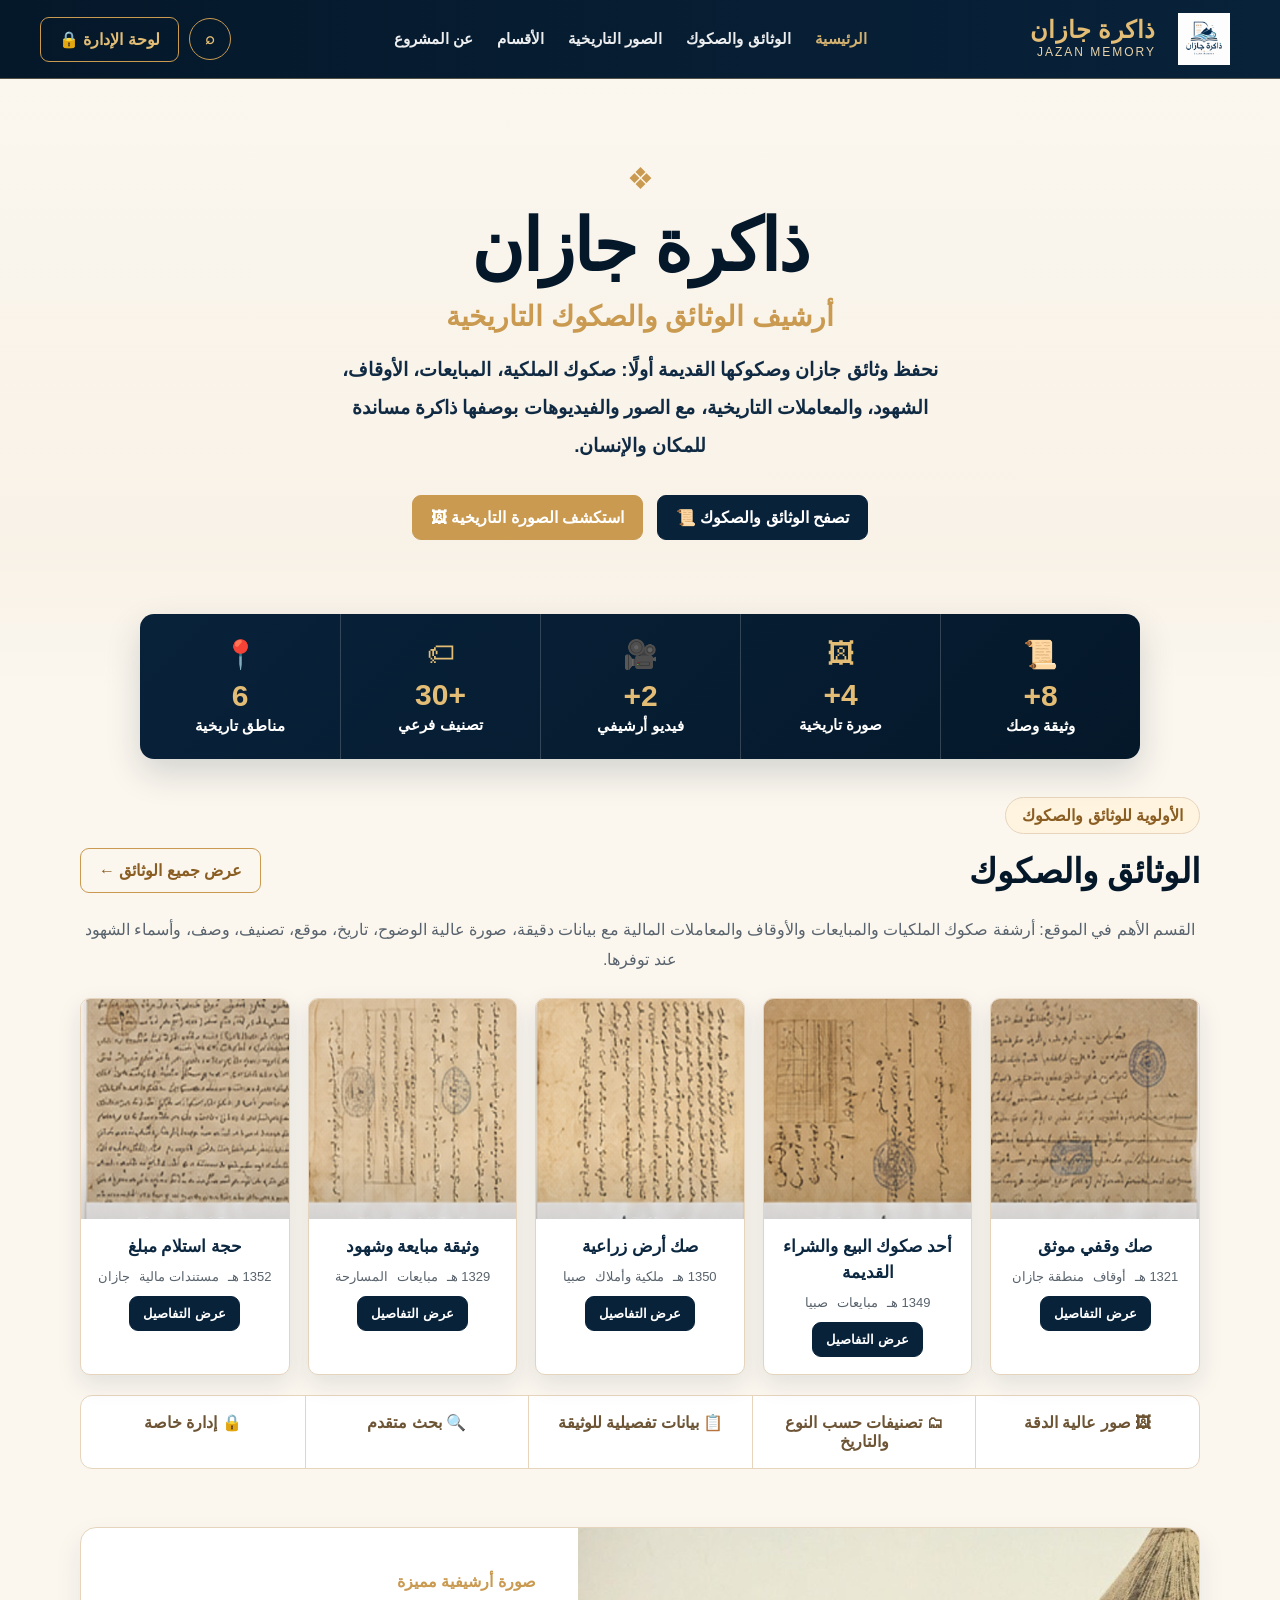
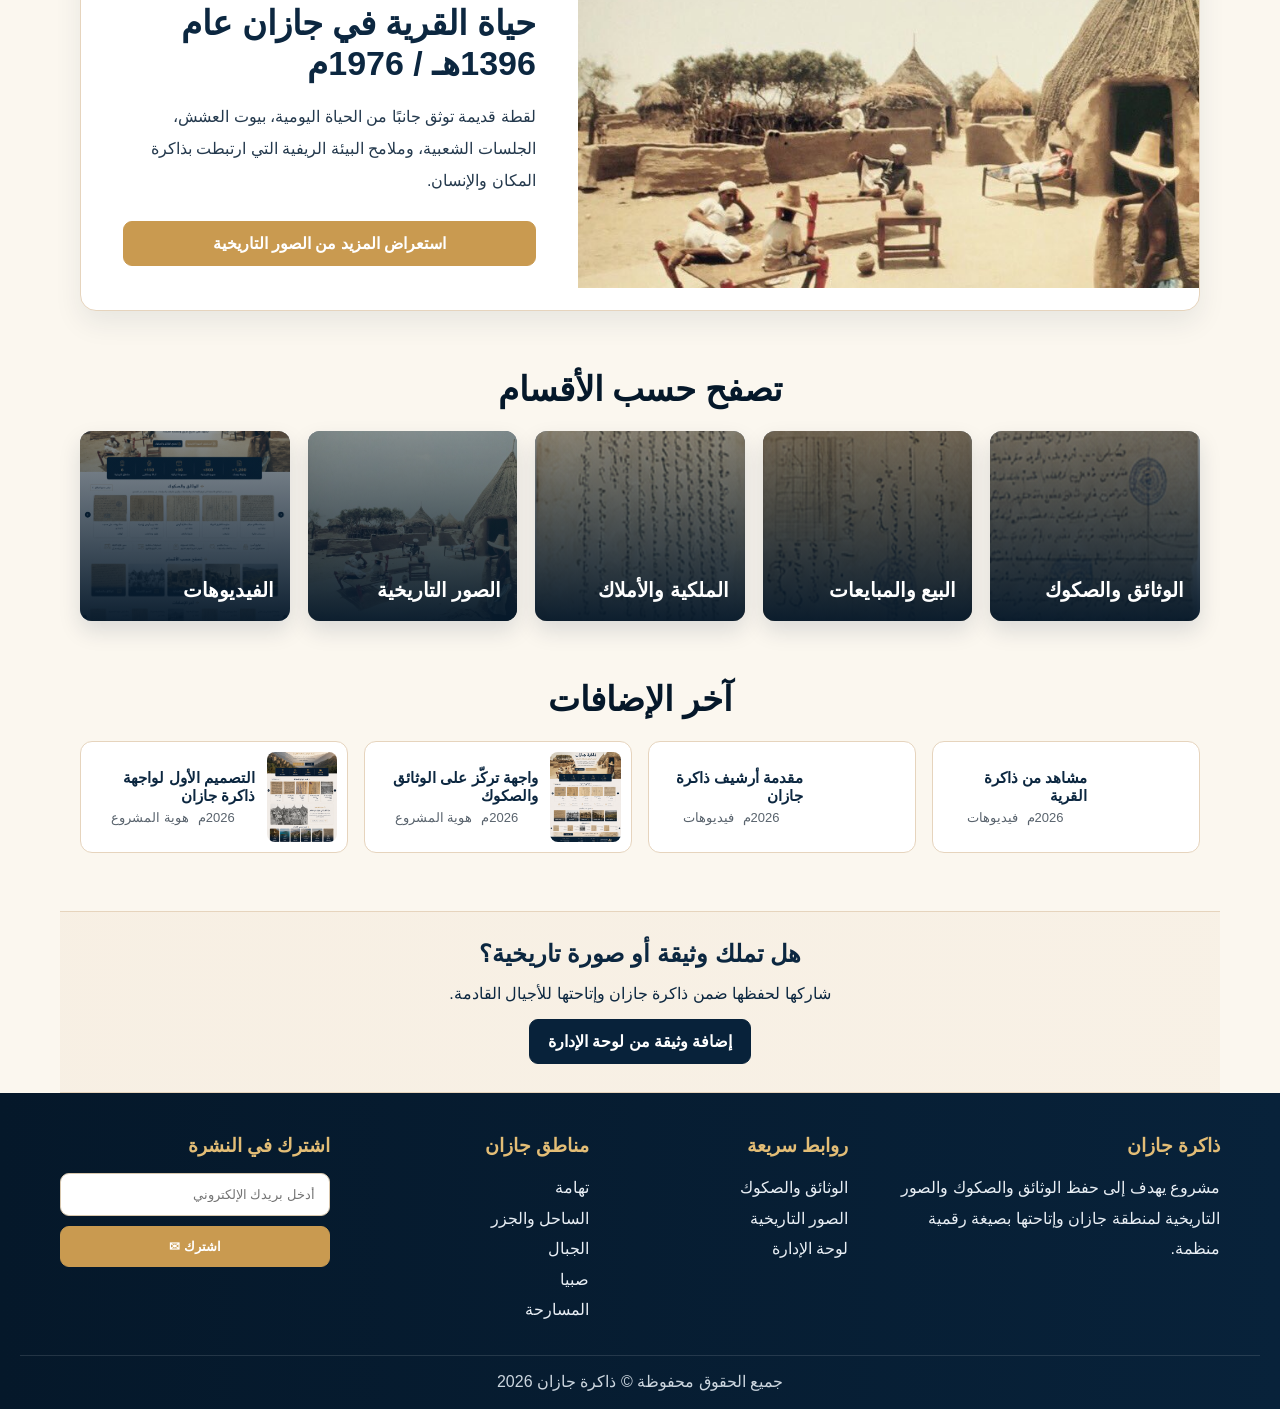
==== commit ffbefedc: "Add files via upload" ====
--- a/index.html
+++ b/index.html
@@ -1,12 +1,12 @@
 <!doctype html><html lang="ar" dir="rtl"><head><meta charset="utf-8"><meta name="viewport" content="width=device-width,initial-scale=1"><title>ذاكرة جازان | أرشيف الوثائق والصكوك</title><link rel="stylesheet" href="style.css"></head><body>
 <header class="topbar"><nav class="nav"><a class="brand" href="index.html"><img src="logo.png" alt="ذاكرة جازان"><div><h1>ذاكرة جازان</h1><span>JAZAN MEMORY</span></div></a><div class="links"><a class="active" href="index.html">الرئيسية</a><a href="documents.html">الوثائق والصكوك</a><a href="documents.html?type=صورة">الصور التاريخية</a><a href="#categories">الأقسام</a><a href="#about">عن المشروع</a></div><div class="actions"><a class="iconBtn" href="documents.html">⌕</a><a class="btn ghost" href="admin.html">لوحة الإدارة 🔒</a></div></nav></header>
-<section class="hero"><div class="heroContent"><div class="orn">❖</div><h2>ذاكرة جازان</h2><h3>أرشيف الوثائق والصكوك التاريخية</h3><p>نحفظ تراث جازان في وثائقها وصكوكها وصورها القديمة، ونربط الماضي بالحاضر عبر أرشيف منظم، واضح، وقابل للتوسّع للأجيال القادمة.</p><div class="heroBtns"><a class="btn dark" href="documents.html">تصفح الوثائق والصكوك 📜</a><a class="btn" href="#spotlight">استكشف الصورة التاريخية 🖼</a></div></div></section>
+<section class="hero"><div class="heroContent"><div class="orn">❖</div><h2>ذاكرة جازان</h2><h3>أرشيف الوثائق والصكوك التاريخية</h3><p>نحفظ وثائق جازان وصكوكها القديمة أولًا: صكوك الملكية، المبايعات، الأوقاف، الشهود، والمعاملات التاريخية، مع الصور والفيديوهات بوصفها ذاكرة مساندة للمكان والإنسان.</p><div class="heroBtns"><a class="btn dark" href="documents.html">تصفح الوثائق والصكوك 📜</a><a class="btn" href="#spotlight">استكشف الصورة التاريخية 🖼</a></div></div></section>
 <section class="stats"><div class="stat"><i>📜</i><b id="docCount">0</b><span>وثيقة وصك</span></div><div class="stat"><i>🖼</i><b id="photoCount">0</b><span>صورة تاريخية</span></div><div class="stat"><i>🎥</i><b id="videoCount">0</b><span>فيديو أرشيفي</span></div><div class="stat"><i>🏷</i><b>+30</b><span>تصنيف فرعي</span></div><div class="stat"><i>📍</i><b>6</b><span>مناطق تاريخية</span></div></section>
-<section class="section"><div class="head"><h2>الوثائق والصكوك</h2><a class="btn ghost" style="color:#8a5d22" href="documents.html">عرض جميع الوثائق ←</a></div><p class="title" style="line-height:1.9;color:#59636d">مجموعة من الوثائق الأصلية التي توثق الملكيات، المعاملات، البيع، الوقف، الشهود، والمبايعات في منطقة جازان عبر العصور.</p><div class="cards" id="docCards"></div><div class="features"><div class="feature">🖼 صور عالية الدقة</div><div class="feature">🗂 تصنيفات حسب النوع والتاريخ</div><div class="feature">📋 بيانات تفصيلية للوثيقة</div><div class="feature">🔍 بحث متقدم</div><div class="feature">🔒 إدارة خاصة</div></div></section>
+<section class="section docsFirst"><div class="head"><h2>الوثائق والصكوك</h2><a class="btn ghost" style="color:#8a5d22" href="documents.html">عرض جميع الوثائق ←</a></div><p class="title" style="line-height:1.9;color:#59636d">القسم الأهم في الموقع: أرشفة صكوك الملكيات والمبايعات والأوقاف والمعاملات المالية مع بيانات دقيقة، صورة عالية الوضوح، تاريخ، موقع، تصنيف، وصف، وأسماء الشهود عند توفرها.</p><div class="cards" id="docCards"></div><div class="features"><div class="feature">🖼 صور عالية الدقة</div><div class="feature">🗂 تصنيفات حسب النوع والتاريخ</div><div class="feature">📋 بيانات تفصيلية للوثيقة</div><div class="feature">🔍 بحث متقدم</div><div class="feature">🔒 إدارة خاصة</div></div></section>
 <section class="section" id="spotlight"><div class="spotlight"><img src="village-1396.png" alt="حياة القرية في جازان"><div class="spotText"><div class="label">صورة أرشيفية مميزة</div><h2>حياة القرية في جازان عام 1396هـ / 1976م</h2><p>لقطة قديمة توثق جانبًا من الحياة اليومية، بيوت العشش، الجلسات الشعبية، وملامح البيئة الريفية التي ارتبطت بذاكرة المكان والإنسان.</p><a class="btn" href="documents.html?type=صورة">استعراض المزيد من الصور التاريخية</a></div></div></section>
-<section class="section" id="categories"><div class="title"><h2>تصفح حسب الأقسام</h2></div><div class="catGrid"><a class="cat" href="documents.html?type=وثيقة"><img src="archive-photo-1.png"><div>الوثائق والصكوك</div></a><a class="cat" href="documents.html?cat=مبايعات"><img src="archive-photo-1.png"><div>البيع والمبايعات</div></a><a class="cat" href="documents.html?cat=ملكية وأملاك"><img src="archive-photo-1.png"><div>الملكية والأملاك</div></a><a class="cat" href="documents.html?type=صورة"><img src="village-1396.png"><div>الصور التاريخية</div></a><a class="cat" href="documents.html?type=فيديو"><img src="village-1396.png"><div>الفيديوهات</div></a></div></section>
+<section class="section" id="categories"><div class="title"><h2>تصفح حسب الأقسام</h2></div><div class="catGrid"><a class="cat" href="documents.html?type=وثيقة"><img src="deed-1.jpg"><div>الوثائق والصكوك</div></a><a class="cat" href="documents.html?cat=مبايعات"><img src="deed-2.jpg"><div>البيع والمبايعات</div></a><a class="cat" href="documents.html?cat=ملكية وأملاك"><img src="deed-3.jpg"><div>الملكية والأملاك</div></a><a class="cat" href="documents.html?type=صورة"><img src="village-1396.png"><div>الصور التاريخية</div></a><a class="cat" href="documents.html?type=فيديو"><img src="interface-docs-focus.png"><div>الفيديوهات</div></a></div></section>
 <section class="section"><div class="title"><h2>آخر الإضافات</h2></div><div class="updates" id="updates"></div></section>
-<section class="cta"><h2>هل تملك وثيقة أو صورة تاريخية؟</h2><p>شاركها لحفظها ضمن ذاكرة جازان وإتاحتها للأجيال القادمة.</p><a class="btn dark" href="admin.html">إضافة من لوحة الإدارة</a></section>
+<section class="cta"><h2>هل تملك وثيقة أو صورة تاريخية؟</h2><p>شاركها لحفظها ضمن ذاكرة جازان وإتاحتها للأجيال القادمة.</p><a class="btn dark" href="admin.html">إضافة وثيقة من لوحة الإدارة</a></section>
 <footer class="footer" id="about"><div class="footerGrid"><div><h3>ذاكرة جازان</h3><p>مشروع يهدف إلى حفظ الوثائق والصكوك والصور التاريخية لمنطقة جازان وإتاحتها بصيغة رقمية منظمة.</p></div><div><h3>روابط سريعة</h3><ul><li><a href="documents.html">الوثائق والصكوك</a></li><li><a href="documents.html?type=صورة">الصور التاريخية</a></li><li><a href="admin.html">لوحة الإدارة</a></li></ul></div><div><h3>مناطق جازان</h3><ul><li>تهامة</li><li>الساحل والجزر</li><li>الجبال</li><li>صبيا</li><li>المسارحة</li></ul></div><div class="newsletter"><h3>اشترك في النشرة</h3><input placeholder="أدخل بريدك الإلكتروني"><button class="btn">اشترك ✉</button></div></div><div class="copyright">جميع الحقوق محفوظة © ذاكرة جازان 2026</div></footer>
 <div class="modal" id="modal"><div class="modalContent"><button class="btn dark" onclick="closeModal()">إغلاق</button><h2 id="modalTitle"></h2><div id="modalBody"></div></div></div>
 <script src="data.js"></script><script src="main.js"></script></body></html>
--- a/style.css
+++ b/style.css
@@ -1 +1,2 @@
 :root{--navy:#08223a;--navy2:#05182a;--gold:#c99a50;--gold2:#e3bd76;--paper:#f7efe3;--ink:#0c2740;--muted:#59636d;--line:#e6d4bd;--white:#fff;--shadow:0 14px 35px rgba(5,24,42,.16);--radius:18px}*{box-sizing:border-box}html{scroll-behavior:smooth}body{margin:0;font-family:"Tajawal","Segoe UI",Tahoma,Arial,sans-serif;background:#fbf7ef;color:var(--ink);direction:rtl}a{text-decoration:none;color:inherit}img,video{max-width:100%;display:block}.topbar{position:sticky;top:0;z-index:50;background:linear-gradient(90deg,var(--navy2),var(--navy));color:#fff;border-bottom:1px solid rgba(227,189,118,.35)}.nav{max-width:1240px;margin:auto;display:flex;align-items:center;justify-content:space-between;padding:13px 20px;gap:20px}.brand{display:flex;align-items:center;gap:12px}.brand img{width:72px;height:52px;object-fit:contain}.brand h1{font-size:24px;line-height:1;margin:0;color:var(--gold2);letter-spacing:.5px}.brand span{font-size:12px;color:#e9d3a8;letter-spacing:2px}.links{display:flex;gap:24px;align-items:center;font-weight:700;font-size:15px}.links a{opacity:.92}.links a.active,.links a:hover{color:var(--gold2)}.actions{display:flex;gap:10px;align-items:center}.btn,.iconBtn{border:1px solid var(--gold);border-radius:9px;padding:12px 18px;background:var(--gold);color:#fff;font-weight:800;cursor:pointer;display:inline-flex;align-items:center;justify-content:center;gap:8px}.btn.dark{background:var(--navy);border-color:var(--navy);color:#fff}.btn.ghost{background:transparent;color:var(--gold2)}.iconBtn{width:42px;height:42px;border-radius:50%;padding:0;background:transparent;color:var(--gold2)}.hero{position:relative;min-height:535px;overflow:hidden;background:linear-gradient(90deg,rgba(251,247,239,.25),rgba(251,247,239,.9),rgba(251,247,239,.25)),url('../images/village-1396.png') center/cover no-repeat}.hero:before{content:"";position:absolute;inset:0;background:linear-gradient(180deg,rgba(247,239,227,.05),rgba(247,239,227,.65) 76%,#fbf7ef)}.heroContent{position:relative;z-index:1;max-width:900px;margin:auto;text-align:center;padding:82px 20px 160px}.orn{color:var(--gold);font-size:30px;margin-bottom:8px}.hero h2{font-size:72px;margin:0 0 12px;font-weight:900;color:var(--navy2);letter-spacing:-2px}.hero h3{font-size:28px;margin:0 0 18px;color:var(--gold);font-weight:900}.hero p{max-width:600px;margin:0 auto 30px;font-size:19px;line-height:2;color:#102a43;font-weight:600}.heroBtns{display:flex;gap:14px;justify-content:center;flex-wrap:wrap}.stats{position:relative;z-index:3;max-width:1000px;margin:-86px auto 38px;background:linear-gradient(135deg,var(--navy),var(--navy2));color:#fff;border-radius:14px;box-shadow:var(--shadow);display:grid;grid-template-columns:repeat(5,1fr);overflow:hidden}.stat{padding:24px 20px;text-align:center;border-left:1px solid rgba(255,255,255,.18)}.stat:last-child{border-left:0}.stat i{font-style:normal;color:var(--gold2);font-size:28px}.stat b{display:block;color:var(--gold2);font-size:30px;margin:8px 0 4px}.stat span{font-size:15px;font-weight:700}.section{max-width:1160px;margin:0 auto 58px;padding:0 20px}.head{display:flex;align-items:center;justify-content:space-between;gap:16px;margin-bottom:22px}.title{text-align:center;margin:0 auto 22px}.title h2,.head h2{font-size:34px;margin:0;color:var(--navy2)}.title p{margin:10px auto 0;color:var(--muted);max-width:680px;line-height:1.9}.cards{display:grid;grid-template-columns:repeat(5,1fr);gap:18px}.docCard{background:#fff;border:1px solid var(--line);border-radius:10px;overflow:hidden;box-shadow:0 9px 25px rgba(8,34,58,.10);transition:.25s}.docCard:hover{transform:translateY(-5px)}.docImg{height:220px;background:#efe2d1}.docImg img{width:100%;height:100%;object-fit:cover}.docBody{padding:15px 14px 17px;text-align:center}.docBody h3{font-size:17px;margin:0 0 9px;line-height:1.55}.meta{font-size:13px;color:var(--muted);display:flex;gap:9px;justify-content:center;flex-wrap:wrap}.features{display:grid;grid-template-columns:repeat(5,1fr);gap:0;border:1px solid var(--line);border-radius:12px;background:#fff;margin-top:20px;overflow:hidden}.feature{padding:17px 14px;text-align:center;border-left:1px solid var(--line);font-weight:800;color:#6c5435}.feature:last-child{border-left:0}.spotlight{display:grid;grid-template-columns:1.25fr 1fr;background:#fff;border:1px solid var(--line);border-radius:16px;overflow:hidden;box-shadow:0 12px 28px rgba(8,34,58,.08)}.spotlight img{height:360px;width:100%;object-fit:cover}.spotText{padding:44px 42px;display:flex;flex-direction:column;justify-content:center}.label{color:var(--gold);font-weight:900;margin-bottom:12px}.spotText h2{font-size:34px;margin:0 0 18px}.spotText p{line-height:2;color:#24394d;margin:0 0 24px}.catGrid{display:grid;grid-template-columns:repeat(5,1fr);gap:18px}.cat{position:relative;border-radius:12px;overflow:hidden;min-height:190px;box-shadow:0 10px 22px rgba(8,34,58,.13);background:var(--navy);color:#fff}.cat img{width:100%;height:100%;object-fit:cover;position:absolute;inset:0;opacity:.68}.cat:after{content:"";position:absolute;inset:0;background:linear-gradient(0deg,rgba(5,24,42,.95),rgba(5,24,42,.15))}.cat div{position:absolute;z-index:1;bottom:16px;right:16px;left:16px;font-size:20px;font-weight:900;line-height:1.5}.updates{display:grid;grid-template-columns:repeat(4,1fr);gap:16px}.updateCard{display:flex;gap:12px;align-items:center;background:#fff;border:1px solid var(--line);border-radius:12px;padding:10px}.updateCard img,.updateCard video{width:90px;height:90px;object-fit:cover;border-radius:8px}.updateCard h3{font-size:15px;margin:0 0 5px}.cta{margin:40px auto 0;max-width:1160px;border-radius:0;background:linear-gradient(90deg,rgba(247,239,227,.95),rgba(247,239,227,.78)),url('../images/archive-photo-1.png') center/cover;padding:28px 20px;text-align:center;border-top:1px solid var(--line);border-bottom:1px solid var(--line)}.cta h2{margin:0 0 12px}.footer{background:linear-gradient(90deg,var(--navy2),var(--navy));color:#fff;padding:42px 20px 18px}.footerGrid{max-width:1160px;margin:auto;display:grid;grid-template-columns:1.5fr 1fr 1fr 1.2fr;gap:34px}.footer h3{color:var(--gold2);margin:0 0 16px}.footer p,.footer a,.footer li{color:#e8eef4;line-height:1.9}.footer ul{padding:0;margin:0;list-style:none}.newsletter input,.form input,.form textarea,.form select{width:100%;padding:13px 14px;border:1px solid #d8c7ad;border-radius:9px;background:#fff;font-family:inherit}.newsletter .btn{width:100%;margin-top:10px}.copyright{text-align:center;margin-top:30px;padding-top:16px;border-top:1px solid rgba(255,255,255,.12);color:#ccd6df}.pageHero{background:linear-gradient(135deg,var(--navy),var(--navy2));color:#fff;padding:54px 20px;text-align:center}.pageHero h1{font-size:46px;margin:0 0 10px;color:var(--gold2)}.filters{display:flex;gap:12px;flex-wrap:wrap;margin:22px 0}.filters input,.filters select{padding:12px;border:1px solid var(--line);border-radius:8px;background:#fff;font-family:inherit}.adminWrap{max-width:1160px;margin:35px auto;padding:0 20px;display:grid;grid-template-columns:330px 1fr;gap:24px}.panel{background:#fff;border:1px solid var(--line);border-radius:16px;box-shadow:0 10px 25px rgba(8,34,58,.08);padding:22px}.adminMenu a{display:block;padding:13px 12px;border-radius:10px;margin-bottom:8px;font-weight:800}.adminMenu a:hover,.adminMenu a.active{background:#f4e7d5;color:#8a5d22}.formGrid{display:grid;grid-template-columns:1fr 1fr;gap:14px}.full{grid-column:1/-1}.form label{font-weight:800;margin-bottom:7px;display:block}.table{width:100%;border-collapse:collapse;background:#fff}.table th,.table td{padding:12px;border-bottom:1px solid var(--line);text-align:right}.table th{color:#8a5d22}.smallImg{width:60px;height:60px;object-fit:cover;border-radius:8px}.hide{display:none!important}.loginBox{max-width:430px;margin:70px auto;background:#fff;border:1px solid var(--line);border-radius:18px;padding:30px;box-shadow:var(--shadow);text-align:center}.loginBox img{width:120px;margin:auto}.toast{position:fixed;bottom:20px;left:20px;background:var(--navy);color:#fff;padding:14px 18px;border-radius:12px;box-shadow:var(--shadow);display:none;z-index:99}.modal{position:fixed;inset:0;background:rgba(5,24,42,.7);display:none;align-items:center;justify-content:center;z-index:100;padding:20px}.modalContent{background:#fff;border-radius:16px;max-width:780px;width:100%;max-height:90vh;overflow:auto;padding:22px}.modalContent img,.modalContent video{margin:auto;border-radius:10px;max-height:520px}@media(max-width:980px){.links{display:none}.stats,.cards,.catGrid,.features{grid-template-columns:repeat(2,1fr)}.updates{grid-template-columns:1fr 1fr}.spotlight,.adminWrap,.footerGrid{grid-template-columns:1fr}.hero h2{font-size:52px}}@media(max-width:600px){.brand h1{font-size:18px}.brand img{width:58px}.hero h2{font-size:42px}.hero h3{font-size:21px}.stats,.cards,.catGrid,.features,.updates,.formGrid{grid-template-columns:1fr}.spotlight img{height:240px}.spotText{padding:26px}.nav{padding:10px}.actions .btn.ghost{display:none}.footerGrid{gap:18px}}
+.docsFirst{position:relative}.docsFirst:before{content:"الأولوية للوثائق والصكوك";display:inline-block;background:#fff4df;border:1px solid var(--line);color:#8a5d22;border-radius:999px;padding:8px 16px;font-weight:900;margin-bottom:14px}.docCard .btn{font-size:13px}.docImg{position:relative}.docImg:after{content:"";position:absolute;inset:0;background:linear-gradient(180deg,transparent 70%,rgba(5,24,42,.12));pointer-events:none}.mini{padding:7px 10px;font-size:12px}.videoMark{display:flex;align-items:center;justify-content:center;background:#f4e7d5;font-size:24px}.filters input{min-width:300px;flex:1}.modalContent{border:1px solid var(--line)}.modalContent h2{color:var(--navy2);margin-top:12px}.pageHero p{margin:0 auto;max-width:740px;line-height:1.9;color:#e8eef4}.adminHint{background:#fff8ea;border:1px dashed var(--gold);border-radius:12px;padding:14px;line-height:1.8;color:#6c5435;margin-bottom:16px;font-weight:700}@media(max-width:600px){.filters input{min-width:100%}}
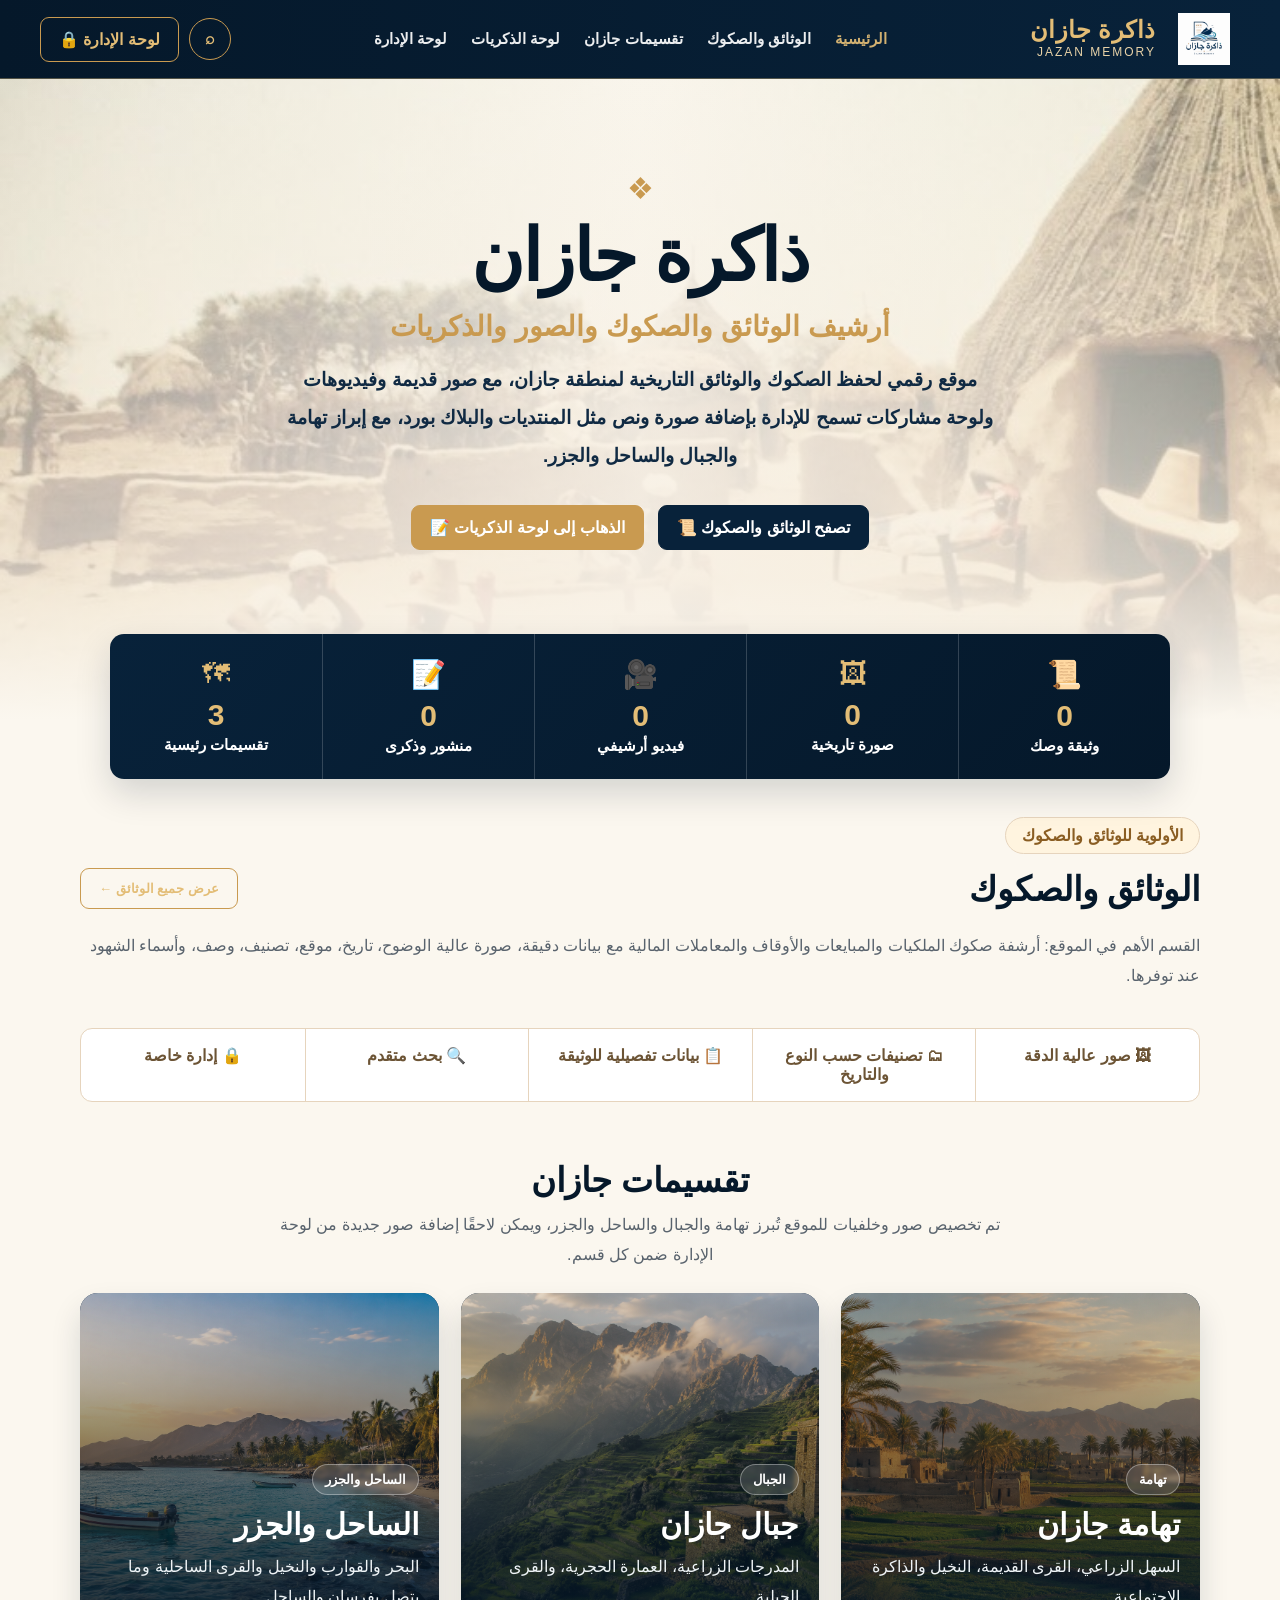
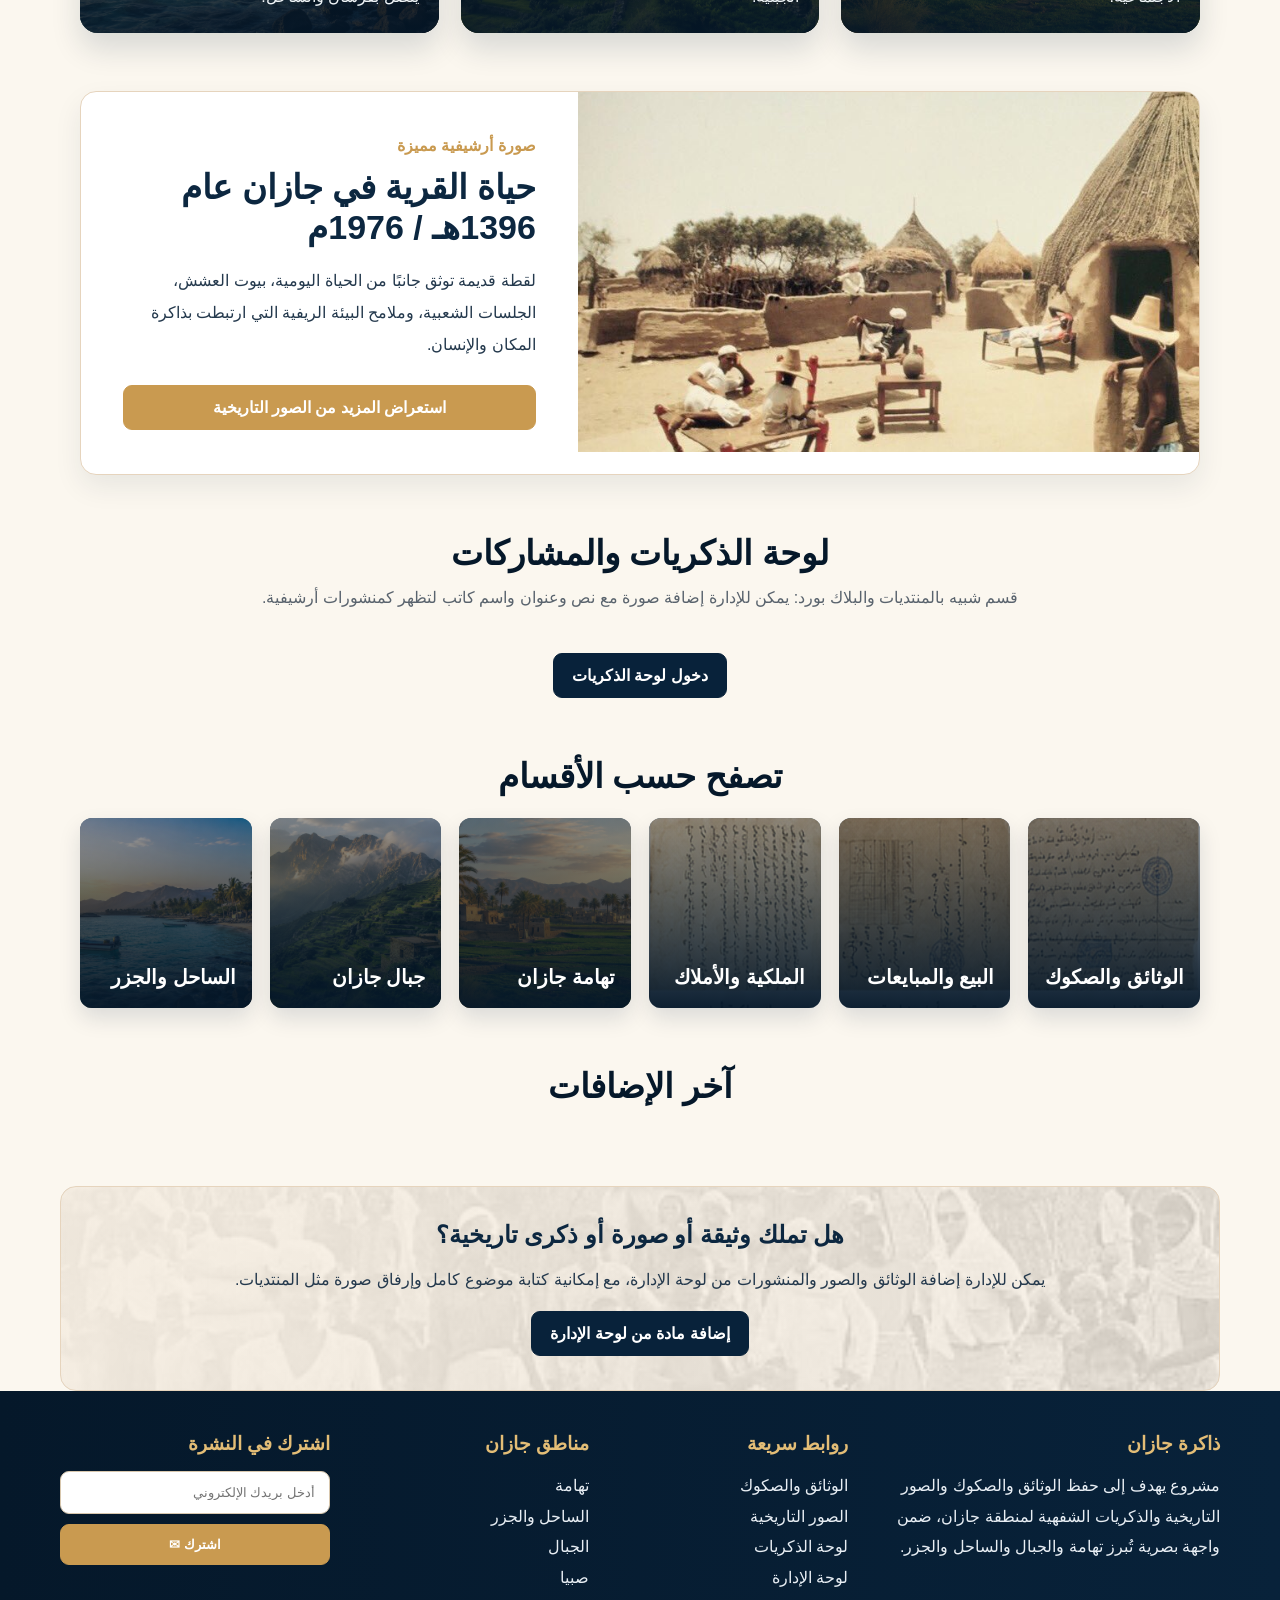
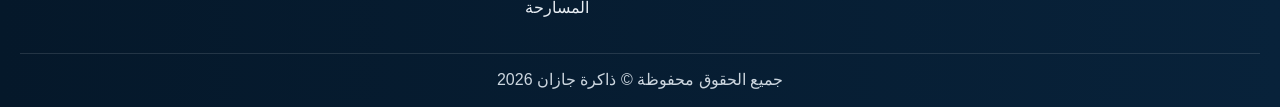
==== commit 2cd3ab54: "Add files via upload" ====
--- a/index.html
+++ b/index.html
@@ -1,12 +1,164 @@
-<!doctype html><html lang="ar" dir="rtl"><head><meta charset="utf-8"><meta name="viewport" content="width=device-width,initial-scale=1"><title>ذاكرة جازان | أرشيف الوثائق والصكوك</title><link rel="stylesheet" href="style.css"></head><body>
-<header class="topbar"><nav class="nav"><a class="brand" href="index.html"><img src="logo.png" alt="ذاكرة جازان"><div><h1>ذاكرة جازان</h1><span>JAZAN MEMORY</span></div></a><div class="links"><a class="active" href="index.html">الرئيسية</a><a href="documents.html">الوثائق والصكوك</a><a href="documents.html?type=صورة">الصور التاريخية</a><a href="#categories">الأقسام</a><a href="#about">عن المشروع</a></div><div class="actions"><a class="iconBtn" href="documents.html">⌕</a><a class="btn ghost" href="admin.html">لوحة الإدارة 🔒</a></div></nav></header>
-<section class="hero"><div class="heroContent"><div class="orn">❖</div><h2>ذاكرة جازان</h2><h3>أرشيف الوثائق والصكوك التاريخية</h3><p>نحفظ وثائق جازان وصكوكها القديمة أولًا: صكوك الملكية، المبايعات، الأوقاف، الشهود، والمعاملات التاريخية، مع الصور والفيديوهات بوصفها ذاكرة مساندة للمكان والإنسان.</p><div class="heroBtns"><a class="btn dark" href="documents.html">تصفح الوثائق والصكوك 📜</a><a class="btn" href="#spotlight">استكشف الصورة التاريخية 🖼</a></div></div></section>
-<section class="stats"><div class="stat"><i>📜</i><b id="docCount">0</b><span>وثيقة وصك</span></div><div class="stat"><i>🖼</i><b id="photoCount">0</b><span>صورة تاريخية</span></div><div class="stat"><i>🎥</i><b id="videoCount">0</b><span>فيديو أرشيفي</span></div><div class="stat"><i>🏷</i><b>+30</b><span>تصنيف فرعي</span></div><div class="stat"><i>📍</i><b>6</b><span>مناطق تاريخية</span></div></section>
-<section class="section docsFirst"><div class="head"><h2>الوثائق والصكوك</h2><a class="btn ghost" style="color:#8a5d22" href="documents.html">عرض جميع الوثائق ←</a></div><p class="title" style="line-height:1.9;color:#59636d">القسم الأهم في الموقع: أرشفة صكوك الملكيات والمبايعات والأوقاف والمعاملات المالية مع بيانات دقيقة، صورة عالية الوضوح، تاريخ، موقع، تصنيف، وصف، وأسماء الشهود عند توفرها.</p><div class="cards" id="docCards"></div><div class="features"><div class="feature">🖼 صور عالية الدقة</div><div class="feature">🗂 تصنيفات حسب النوع والتاريخ</div><div class="feature">📋 بيانات تفصيلية للوثيقة</div><div class="feature">🔍 بحث متقدم</div><div class="feature">🔒 إدارة خاصة</div></div></section>
-<section class="section" id="spotlight"><div class="spotlight"><img src="village-1396.png" alt="حياة القرية في جازان"><div class="spotText"><div class="label">صورة أرشيفية مميزة</div><h2>حياة القرية في جازان عام 1396هـ / 1976م</h2><p>لقطة قديمة توثق جانبًا من الحياة اليومية، بيوت العشش، الجلسات الشعبية، وملامح البيئة الريفية التي ارتبطت بذاكرة المكان والإنسان.</p><a class="btn" href="documents.html?type=صورة">استعراض المزيد من الصور التاريخية</a></div></div></section>
-<section class="section" id="categories"><div class="title"><h2>تصفح حسب الأقسام</h2></div><div class="catGrid"><a class="cat" href="documents.html?type=وثيقة"><img src="deed-1.jpg"><div>الوثائق والصكوك</div></a><a class="cat" href="documents.html?cat=مبايعات"><img src="deed-2.jpg"><div>البيع والمبايعات</div></a><a class="cat" href="documents.html?cat=ملكية وأملاك"><img src="deed-3.jpg"><div>الملكية والأملاك</div></a><a class="cat" href="documents.html?type=صورة"><img src="village-1396.png"><div>الصور التاريخية</div></a><a class="cat" href="documents.html?type=فيديو"><img src="interface-docs-focus.png"><div>الفيديوهات</div></a></div></section>
-<section class="section"><div class="title"><h2>آخر الإضافات</h2></div><div class="updates" id="updates"></div></section>
-<section class="cta"><h2>هل تملك وثيقة أو صورة تاريخية؟</h2><p>شاركها لحفظها ضمن ذاكرة جازان وإتاحتها للأجيال القادمة.</p><a class="btn dark" href="admin.html">إضافة وثيقة من لوحة الإدارة</a></section>
-<footer class="footer" id="about"><div class="footerGrid"><div><h3>ذاكرة جازان</h3><p>مشروع يهدف إلى حفظ الوثائق والصكوك والصور التاريخية لمنطقة جازان وإتاحتها بصيغة رقمية منظمة.</p></div><div><h3>روابط سريعة</h3><ul><li><a href="documents.html">الوثائق والصكوك</a></li><li><a href="documents.html?type=صورة">الصور التاريخية</a></li><li><a href="admin.html">لوحة الإدارة</a></li></ul></div><div><h3>مناطق جازان</h3><ul><li>تهامة</li><li>الساحل والجزر</li><li>الجبال</li><li>صبيا</li><li>المسارحة</li></ul></div><div class="newsletter"><h3>اشترك في النشرة</h3><input placeholder="أدخل بريدك الإلكتروني"><button class="btn">اشترك ✉</button></div></div><div class="copyright">جميع الحقوق محفوظة © ذاكرة جازان 2026</div></footer>
+<!doctype html>
+<html lang="ar" dir="rtl">
+<head>
+  <meta charset="utf-8">
+  <meta name="viewport" content="width=device-width,initial-scale=1">
+  <title>ذاكرة جازان | أرشيف الوثائق والصكوك</title>
+  <link rel="stylesheet" href="style.css">
+</head>
+<body>
+<header class="topbar">
+  <nav class="nav">
+    <a class="brand" href="index.html">
+      <img src="logo.png" alt="ذاكرة جازان">
+      <div><h1>ذاكرة جازان</h1><span>JAZAN MEMORY</span></div>
+    </a>
+    <div class="links">
+      <a class="active" href="index.html">الرئيسية</a>
+      <a href="documents.html">الوثائق والصكوك</a>
+      <a href="#regions">تقسيمات جازان</a>
+      <a href="board.html">لوحة الذكريات</a>
+      <a href="admin.html">لوحة الإدارة</a>
+    </div>
+    <div class="actions">
+      <a class="iconBtn" href="documents.html" title="بحث">⌕</a>
+      <a class="btn ghost" href="admin.html">لوحة الإدارة 🔒</a>
+    </div>
+  </nav>
+</header>
+
+<section class="hero">
+  <div class="heroContent">
+    <div class="orn">❖</div>
+    <h2>ذاكرة جازان</h2>
+    <h3>أرشيف الوثائق والصكوك والصور والذكريات</h3>
+    <p>موقع رقمي لحفظ الصكوك والوثائق التاريخية لمنطقة جازان، مع صور قديمة وفيديوهات ولوحة مشاركات تسمح للإدارة بإضافة صورة ونص مثل المنتديات والبلاك بورد، مع إبراز تهامة والجبال والساحل والجزر.</p>
+    <div class="heroBtns">
+      <a class="btn dark" href="documents.html">تصفح الوثائق والصكوك 📜</a>
+      <a class="btn" href="board.html">الذهاب إلى لوحة الذكريات 📝</a>
+    </div>
+  </div>
+</section>
+
+<section class="stats">
+  <div class="stat"><i>📜</i><b id="docCount">0</b><span>وثيقة وصك</span></div>
+  <div class="stat"><i>🖼</i><b id="photoCount">0</b><span>صورة تاريخية</span></div>
+  <div class="stat"><i>🎥</i><b id="videoCount">0</b><span>فيديو أرشيفي</span></div>
+  <div class="stat"><i>📝</i><b id="postCount">0</b><span>منشور وذكرى</span></div>
+  <div class="stat"><i>🗺</i><b>3</b><span>تقسيمات رئيسية</span></div>
+</section>
+
+<section class="section docsFirst">
+  <div class="head">
+    <h2>الوثائق والصكوك</h2>
+    <a class="btn ghost miniWide" href="documents.html">عرض جميع الوثائق ←</a>
+  </div>
+  <p class="introText">القسم الأهم في الموقع: أرشفة صكوك الملكيات والمبايعات والأوقاف والمعاملات المالية مع بيانات دقيقة، صورة عالية الوضوح، تاريخ، موقع، تصنيف، وصف، وأسماء الشهود عند توفرها.</p>
+  <div class="cards" id="docCards"></div>
+  <div class="features">
+    <div class="feature">🖼 صور عالية الدقة</div>
+    <div class="feature">🗂 تصنيفات حسب النوع والتاريخ</div>
+    <div class="feature">📋 بيانات تفصيلية للوثيقة</div>
+    <div class="feature">🔍 بحث متقدم</div>
+    <div class="feature">🔒 إدارة خاصة</div>
+  </div>
+</section>
+
+<section class="section" id="regions">
+  <div class="title">
+    <h2>تقسيمات جازان</h2>
+    <p>تم تخصيص صور وخلفيات للموقع تُبرز تهامة والجبال والساحل والجزر، ويمكن لاحقًا إضافة صور جديدة من لوحة الإدارة ضمن كل قسم.</p>
+  </div>
+  <div class="regionGrid">
+    <a class="regionCard" href="documents.html?cat=تهامة">
+      <img src="region-tihama.png" alt="تهامة جازان">
+      <div class="regionOverlay"></div>
+      <div class="regionBody"><span class="chip">تهامة</span><h3>تهامة جازان</h3><p>السهل الزراعي، القرى القديمة، النخيل والذاكرة الاجتماعية.</p></div>
+    </a>
+    <a class="regionCard" href="documents.html?cat=الجبال">
+      <img src="region-mountains.png" alt="جبال جازان">
+      <div class="regionOverlay"></div>
+      <div class="regionBody"><span class="chip">الجبال</span><h3>جبال جازان</h3><p>المدرجات الزراعية، العمارة الحجرية، والقرى الجبلية.</p></div>
+    </a>
+    <a class="regionCard" href="documents.html?cat=الساحل والجزر">
+      <img src="region-coast.png" alt="ساحل وجزر جازان">
+      <div class="regionOverlay"></div>
+      <div class="regionBody"><span class="chip">الساحل والجزر</span><h3>الساحل والجزر</h3><p>البحر والقوارب والنخيل والقرى الساحلية وما يتصل بفرسان والساحل.</p></div>
+    </a>
+  </div>
+</section>
+
+<section class="section" id="spotlight">
+  <div class="spotlight">
+    <img src="village-1396.png" alt="حياة القرية في جازان">
+    <div class="spotText">
+      <div class="label">صورة أرشيفية مميزة</div>
+      <h2>حياة القرية في جازان عام 1396هـ / 1976م</h2>
+      <p>لقطة قديمة توثق جانبًا من الحياة اليومية، بيوت العشش، الجلسات الشعبية، وملامح البيئة الريفية التي ارتبطت بذاكرة المكان والإنسان.</p>
+      <a class="btn" href="documents.html?type=صورة">استعراض المزيد من الصور التاريخية</a>
+    </div>
+  </div>
+</section>
+
+<section class="section">
+  <div class="title"><h2>لوحة الذكريات والمشاركات</h2><p>قسم شبيه بالمنتديات والبلاك بورد: يمكن للإدارة إضافة صورة مع نص وعنوان واسم كاتب لتظهر كمنشورات أرشيفية.</p></div>
+  <div class="postPreviewGrid" id="boardPosts"></div>
+  <div class="centerBtn"><a class="btn dark" href="board.html">دخول لوحة الذكريات</a></div>
+</section>
+
+<section class="section" id="categories">
+  <div class="title"><h2>تصفح حسب الأقسام</h2></div>
+  <div class="catGrid">
+    <a class="cat" href="documents.html?type=وثيقة"><img src="deed-1.jpg"><div>الوثائق والصكوك</div></a>
+    <a class="cat" href="documents.html?cat=مبايعات"><img src="deed-2.jpg"><div>البيع والمبايعات</div></a>
+    <a class="cat" href="documents.html?cat=ملكية وأملاك"><img src="deed-3.jpg"><div>الملكية والأملاك</div></a>
+    <a class="cat" href="documents.html?cat=تهامة"><img src="region-tihama.png"><div>تهامة جازان</div></a>
+    <a class="cat" href="documents.html?cat=الجبال"><img src="region-mountains.png"><div>جبال جازان</div></a>
+    <a class="cat" href="documents.html?cat=الساحل والجزر"><img src="region-coast.png"><div>الساحل والجزر</div></a>
+  </div>
+</section>
+
+<section class="section">
+  <div class="title"><h2>آخر الإضافات</h2></div>
+  <div class="updates" id="updates"></div>
+</section>
+
+<section class="cta">
+  <h2>هل تملك وثيقة أو صورة أو ذكرى تاريخية؟</h2>
+  <p>يمكن للإدارة إضافة الوثائق والصور والمنشورات من لوحة الإدارة، مع إمكانية كتابة موضوع كامل وإرفاق صورة مثل المنتديات.</p>
+  <a class="btn dark" href="admin.html">إضافة مادة من لوحة الإدارة</a>
+</section>
+
+<footer class="footer" id="about">
+  <div class="footerGrid">
+    <div>
+      <h3>ذاكرة جازان</h3>
+      <p>مشروع يهدف إلى حفظ الوثائق والصكوك والصور التاريخية والذكريات الشفهية لمنطقة جازان، ضمن واجهة بصرية تُبرز تهامة والجبال والساحل والجزر.</p>
+    </div>
+    <div>
+      <h3>روابط سريعة</h3>
+      <ul>
+        <li><a href="documents.html">الوثائق والصكوك</a></li>
+        <li><a href="documents.html?type=صورة">الصور التاريخية</a></li>
+        <li><a href="board.html">لوحة الذكريات</a></li>
+        <li><a href="admin.html">لوحة الإدارة</a></li>
+      </ul>
+    </div>
+    <div>
+      <h3>مناطق جازان</h3>
+      <ul><li>تهامة</li><li>الساحل والجزر</li><li>الجبال</li><li>صبيا</li><li>المسارحة</li></ul>
+    </div>
+    <div class="newsletter">
+      <h3>اشترك في النشرة</h3>
+      <input placeholder="أدخل بريدك الإلكتروني">
+      <button class="btn">اشترك ✉</button>
+    </div>
+  </div>
+  <div class="copyright">جميع الحقوق محفوظة © ذاكرة جازان 2026</div>
+</footer>
+
 <div class="modal" id="modal"><div class="modalContent"><button class="btn dark" onclick="closeModal()">إغلاق</button><h2 id="modalTitle"></h2><div id="modalBody"></div></div></div>
-<script src="data.js"></script><script src="main.js"></script></body></html>
+<script src="data.js"></script>
+<script src="main.js"></script>
+</body>
+</html>
--- a/style.css
+++ b/style.css
@@ -1,2 +1,55 @@
-:root{--navy:#08223a;--navy2:#05182a;--gold:#c99a50;--gold2:#e3bd76;--paper:#f7efe3;--ink:#0c2740;--muted:#59636d;--line:#e6d4bd;--white:#fff;--shadow:0 14px 35px rgba(5,24,42,.16);--radius:18px}*{box-sizing:border-box}html{scroll-behavior:smooth}body{margin:0;font-family:"Tajawal","Segoe UI",Tahoma,Arial,sans-serif;background:#fbf7ef;color:var(--ink);direction:rtl}a{text-decoration:none;color:inherit}img,video{max-width:100%;display:block}.topbar{position:sticky;top:0;z-index:50;background:linear-gradient(90deg,var(--navy2),var(--navy));color:#fff;border-bottom:1px solid rgba(227,189,118,.35)}.nav{max-width:1240px;margin:auto;display:flex;align-items:center;justify-content:space-between;padding:13px 20px;gap:20px}.brand{display:flex;align-items:center;gap:12px}.brand img{width:72px;height:52px;object-fit:contain}.brand h1{font-size:24px;line-height:1;margin:0;color:var(--gold2);letter-spacing:.5px}.brand span{font-size:12px;color:#e9d3a8;letter-spacing:2px}.links{display:flex;gap:24px;align-items:center;font-weight:700;font-size:15px}.links a{opacity:.92}.links a.active,.links a:hover{color:var(--gold2)}.actions{display:flex;gap:10px;align-items:center}.btn,.iconBtn{border:1px solid var(--gold);border-radius:9px;padding:12px 18px;background:var(--gold);color:#fff;font-weight:800;cursor:pointer;display:inline-flex;align-items:center;justify-content:center;gap:8px}.btn.dark{background:var(--navy);border-color:var(--navy);color:#fff}.btn.ghost{background:transparent;color:var(--gold2)}.iconBtn{width:42px;height:42px;border-radius:50%;padding:0;background:transparent;color:var(--gold2)}.hero{position:relative;min-height:535px;overflow:hidden;background:linear-gradient(90deg,rgba(251,247,239,.25),rgba(251,247,239,.9),rgba(251,247,239,.25)),url('../images/village-1396.png') center/cover no-repeat}.hero:before{content:"";position:absolute;inset:0;background:linear-gradient(180deg,rgba(247,239,227,.05),rgba(247,239,227,.65) 76%,#fbf7ef)}.heroContent{position:relative;z-index:1;max-width:900px;margin:auto;text-align:center;padding:82px 20px 160px}.orn{color:var(--gold);font-size:30px;margin-bottom:8px}.hero h2{font-size:72px;margin:0 0 12px;font-weight:900;color:var(--navy2);letter-spacing:-2px}.hero h3{font-size:28px;margin:0 0 18px;color:var(--gold);font-weight:900}.hero p{max-width:600px;margin:0 auto 30px;font-size:19px;line-height:2;color:#102a43;font-weight:600}.heroBtns{display:flex;gap:14px;justify-content:center;flex-wrap:wrap}.stats{position:relative;z-index:3;max-width:1000px;margin:-86px auto 38px;background:linear-gradient(135deg,var(--navy),var(--navy2));color:#fff;border-radius:14px;box-shadow:var(--shadow);display:grid;grid-template-columns:repeat(5,1fr);overflow:hidden}.stat{padding:24px 20px;text-align:center;border-left:1px solid rgba(255,255,255,.18)}.stat:last-child{border-left:0}.stat i{font-style:normal;color:var(--gold2);font-size:28px}.stat b{display:block;color:var(--gold2);font-size:30px;margin:8px 0 4px}.stat span{font-size:15px;font-weight:700}.section{max-width:1160px;margin:0 auto 58px;padding:0 20px}.head{display:flex;align-items:center;justify-content:space-between;gap:16px;margin-bottom:22px}.title{text-align:center;margin:0 auto 22px}.title h2,.head h2{font-size:34px;margin:0;color:var(--navy2)}.title p{margin:10px auto 0;color:var(--muted);max-width:680px;line-height:1.9}.cards{display:grid;grid-template-columns:repeat(5,1fr);gap:18px}.docCard{background:#fff;border:1px solid var(--line);border-radius:10px;overflow:hidden;box-shadow:0 9px 25px rgba(8,34,58,.10);transition:.25s}.docCard:hover{transform:translateY(-5px)}.docImg{height:220px;background:#efe2d1}.docImg img{width:100%;height:100%;object-fit:cover}.docBody{padding:15px 14px 17px;text-align:center}.docBody h3{font-size:17px;margin:0 0 9px;line-height:1.55}.meta{font-size:13px;color:var(--muted);display:flex;gap:9px;justify-content:center;flex-wrap:wrap}.features{display:grid;grid-template-columns:repeat(5,1fr);gap:0;border:1px solid var(--line);border-radius:12px;background:#fff;margin-top:20px;overflow:hidden}.feature{padding:17px 14px;text-align:center;border-left:1px solid var(--line);font-weight:800;color:#6c5435}.feature:last-child{border-left:0}.spotlight{display:grid;grid-template-columns:1.25fr 1fr;background:#fff;border:1px solid var(--line);border-radius:16px;overflow:hidden;box-shadow:0 12px 28px rgba(8,34,58,.08)}.spotlight img{height:360px;width:100%;object-fit:cover}.spotText{padding:44px 42px;display:flex;flex-direction:column;justify-content:center}.label{color:var(--gold);font-weight:900;margin-bottom:12px}.spotText h2{font-size:34px;margin:0 0 18px}.spotText p{line-height:2;color:#24394d;margin:0 0 24px}.catGrid{display:grid;grid-template-columns:repeat(5,1fr);gap:18px}.cat{position:relative;border-radius:12px;overflow:hidden;min-height:190px;box-shadow:0 10px 22px rgba(8,34,58,.13);background:var(--navy);color:#fff}.cat img{width:100%;height:100%;object-fit:cover;position:absolute;inset:0;opacity:.68}.cat:after{content:"";position:absolute;inset:0;background:linear-gradient(0deg,rgba(5,24,42,.95),rgba(5,24,42,.15))}.cat div{position:absolute;z-index:1;bottom:16px;right:16px;left:16px;font-size:20px;font-weight:900;line-height:1.5}.updates{display:grid;grid-template-columns:repeat(4,1fr);gap:16px}.updateCard{display:flex;gap:12px;align-items:center;background:#fff;border:1px solid var(--line);border-radius:12px;padding:10px}.updateCard img,.updateCard video{width:90px;height:90px;object-fit:cover;border-radius:8px}.updateCard h3{font-size:15px;margin:0 0 5px}.cta{margin:40px auto 0;max-width:1160px;border-radius:0;background:linear-gradient(90deg,rgba(247,239,227,.95),rgba(247,239,227,.78)),url('../images/archive-photo-1.png') center/cover;padding:28px 20px;text-align:center;border-top:1px solid var(--line);border-bottom:1px solid var(--line)}.cta h2{margin:0 0 12px}.footer{background:linear-gradient(90deg,var(--navy2),var(--navy));color:#fff;padding:42px 20px 18px}.footerGrid{max-width:1160px;margin:auto;display:grid;grid-template-columns:1.5fr 1fr 1fr 1.2fr;gap:34px}.footer h3{color:var(--gold2);margin:0 0 16px}.footer p,.footer a,.footer li{color:#e8eef4;line-height:1.9}.footer ul{padding:0;margin:0;list-style:none}.newsletter input,.form input,.form textarea,.form select{width:100%;padding:13px 14px;border:1px solid #d8c7ad;border-radius:9px;background:#fff;font-family:inherit}.newsletter .btn{width:100%;margin-top:10px}.copyright{text-align:center;margin-top:30px;padding-top:16px;border-top:1px solid rgba(255,255,255,.12);color:#ccd6df}.pageHero{background:linear-gradient(135deg,var(--navy),var(--navy2));color:#fff;padding:54px 20px;text-align:center}.pageHero h1{font-size:46px;margin:0 0 10px;color:var(--gold2)}.filters{display:flex;gap:12px;flex-wrap:wrap;margin:22px 0}.filters input,.filters select{padding:12px;border:1px solid var(--line);border-radius:8px;background:#fff;font-family:inherit}.adminWrap{max-width:1160px;margin:35px auto;padding:0 20px;display:grid;grid-template-columns:330px 1fr;gap:24px}.panel{background:#fff;border:1px solid var(--line);border-radius:16px;box-shadow:0 10px 25px rgba(8,34,58,.08);padding:22px}.adminMenu a{display:block;padding:13px 12px;border-radius:10px;margin-bottom:8px;font-weight:800}.adminMenu a:hover,.adminMenu a.active{background:#f4e7d5;color:#8a5d22}.formGrid{display:grid;grid-template-columns:1fr 1fr;gap:14px}.full{grid-column:1/-1}.form label{font-weight:800;margin-bottom:7px;display:block}.table{width:100%;border-collapse:collapse;background:#fff}.table th,.table td{padding:12px;border-bottom:1px solid var(--line);text-align:right}.table th{color:#8a5d22}.smallImg{width:60px;height:60px;object-fit:cover;border-radius:8px}.hide{display:none!important}.loginBox{max-width:430px;margin:70px auto;background:#fff;border:1px solid var(--line);border-radius:18px;padding:30px;box-shadow:var(--shadow);text-align:center}.loginBox img{width:120px;margin:auto}.toast{position:fixed;bottom:20px;left:20px;background:var(--navy);color:#fff;padding:14px 18px;border-radius:12px;box-shadow:var(--shadow);display:none;z-index:99}.modal{position:fixed;inset:0;background:rgba(5,24,42,.7);display:none;align-items:center;justify-content:center;z-index:100;padding:20px}.modalContent{background:#fff;border-radius:16px;max-width:780px;width:100%;max-height:90vh;overflow:auto;padding:22px}.modalContent img,.modalContent video{margin:auto;border-radius:10px;max-height:520px}@media(max-width:980px){.links{display:none}.stats,.cards,.catGrid,.features{grid-template-columns:repeat(2,1fr)}.updates{grid-template-columns:1fr 1fr}.spotlight,.adminWrap,.footerGrid{grid-template-columns:1fr}.hero h2{font-size:52px}}@media(max-width:600px){.brand h1{font-size:18px}.brand img{width:58px}.hero h2{font-size:42px}.hero h3{font-size:21px}.stats,.cards,.catGrid,.features,.updates,.formGrid{grid-template-columns:1fr}.spotlight img{height:240px}.spotText{padding:26px}.nav{padding:10px}.actions .btn.ghost{display:none}.footerGrid{gap:18px}}
-.docsFirst{position:relative}.docsFirst:before{content:"الأولوية للوثائق والصكوك";display:inline-block;background:#fff4df;border:1px solid var(--line);color:#8a5d22;border-radius:999px;padding:8px 16px;font-weight:900;margin-bottom:14px}.docCard .btn{font-size:13px}.docImg{position:relative}.docImg:after{content:"";position:absolute;inset:0;background:linear-gradient(180deg,transparent 70%,rgba(5,24,42,.12));pointer-events:none}.mini{padding:7px 10px;font-size:12px}.videoMark{display:flex;align-items:center;justify-content:center;background:#f4e7d5;font-size:24px}.filters input{min-width:300px;flex:1}.modalContent{border:1px solid var(--line)}.modalContent h2{color:var(--navy2);margin-top:12px}.pageHero p{margin:0 auto;max-width:740px;line-height:1.9;color:#e8eef4}.adminHint{background:#fff8ea;border:1px dashed var(--gold);border-radius:12px;padding:14px;line-height:1.8;color:#6c5435;margin-bottom:16px;font-weight:700}@media(max-width:600px){.filters input{min-width:100%}}
+
+:root{--navy:#08223a;--navy2:#05182a;--gold:#c99a50;--gold2:#e3bd76;--paper:#f7efe3;--ink:#0c2740;--muted:#59636d;--line:#e6d4bd;--white:#fff;--shadow:0 14px 35px rgba(5,24,42,.16);--radius:18px}
+*{box-sizing:border-box}
+html{scroll-behavior:smooth}
+body{margin:0;font-family:"Tajawal","Segoe UI",Tahoma,Arial,sans-serif;background:#fbf7ef;color:var(--ink);direction:rtl}
+a{text-decoration:none;color:inherit}
+img,video{max-width:100%;display:block}
+.topbar{position:sticky;top:0;z-index:50;background:linear-gradient(90deg,var(--navy2),var(--navy));color:#fff;border-bottom:1px solid rgba(227,189,118,.35)}
+.nav{max-width:1240px;margin:auto;display:flex;align-items:center;justify-content:space-between;padding:13px 20px;gap:20px}
+.brand{display:flex;align-items:center;gap:12px}
+.brand img{width:72px;height:52px;object-fit:contain}
+.brand h1{font-size:24px;line-height:1;margin:0;color:var(--gold2);letter-spacing:.5px}
+.brand span{font-size:12px;color:#e9d3a8;letter-spacing:2px}
+.links{display:flex;gap:24px;align-items:center;font-weight:700;font-size:15px}
+.links a{opacity:.92}.links a.active,.links a:hover{color:var(--gold2)}
+.actions{display:flex;gap:10px;align-items:center}
+.btn,.iconBtn{border:1px solid var(--gold);border-radius:9px;padding:12px 18px;background:var(--gold);color:#fff;font-weight:800;cursor:pointer;display:inline-flex;align-items:center;justify-content:center;gap:8px}
+.btn.dark{background:var(--navy);border-color:var(--navy);color:#fff}
+.btn.ghost{background:transparent;color:var(--gold2)}
+.iconBtn{width:42px;height:42px;border-radius:50%;padding:0;background:transparent;color:var(--gold2)}
+.hero{position:relative;min-height:560px;overflow:hidden;background:linear-gradient(90deg,rgba(251,247,239,.22),rgba(251,247,239,.88),rgba(251,247,239,.22)),url('village-1396.png') center/cover no-repeat}
+.hero:before{content:"";position:absolute;inset:0;background:linear-gradient(180deg,rgba(247,239,227,.02),rgba(247,239,227,.72) 78%,#fbf7ef)}
+.heroContent{position:relative;z-index:1;max-width:900px;margin:auto;text-align:center;padding:92px 20px 170px}
+.orn{color:var(--gold);font-size:30px;margin-bottom:8px}
+.hero h2{font-size:72px;margin:0 0 12px;font-weight:900;color:var(--navy2);letter-spacing:-2px}
+.hero h3{font-size:28px;margin:0 0 18px;color:var(--gold);font-weight:900}
+.hero p{max-width:720px;margin:0 auto 30px;font-size:19px;line-height:2;color:#102a43;font-weight:600}
+.heroBtns{display:flex;gap:14px;justify-content:center;flex-wrap:wrap}
+.stats{position:relative;z-index:3;max-width:1060px;margin:-86px auto 38px;background:linear-gradient(135deg,var(--navy),var(--navy2));color:#fff;border-radius:14px;box-shadow:var(--shadow);display:grid;grid-template-columns:repeat(5,1fr);overflow:hidden}
+.stat{padding:24px 20px;text-align:center;border-left:1px solid rgba(255,255,255,.18)}
+.stat:last-child{border-left:0}.stat i{font-style:normal;color:var(--gold2);font-size:28px}.stat b{display:block;color:var(--gold2);font-size:30px;margin:8px 0 4px}.stat span{font-size:15px;font-weight:700}
+.section{max-width:1160px;margin:0 auto 58px;padding:0 20px}
+.head{display:flex;align-items:center;justify-content:space-between;gap:16px;margin-bottom:22px}
+.title{text-align:center;margin:0 auto 22px}.title h2,.head h2{font-size:34px;margin:0;color:var(--navy2)}.title p{margin:10px auto 0;color:var(--muted);max-width:760px;line-height:1.9}
+.introText{line-height:1.9;color:#59636d;margin-top:0}
+.cards{display:grid;grid-template-columns:repeat(5,1fr);gap:18px}
+.archiveGrid{grid-template-columns:repeat(4,1fr)}
+.docCard,.archiveCard{background:#fff;border:1px solid var(--line);border-radius:14px;overflow:hidden;box-shadow:0 9px 25px rgba(8,34,58,.10);transition:.25s}.docCard:hover,.archiveCard:hover{transform:translateY(-5px)}
+.docImg{height:220px;background:#efe2d1;position:relative}.docImg img,.docImg video{width:100%;height:100%;object-fit:cover}.docImg:after{content:"";position:absolute;inset:0;background:linear-gradient(180deg,transparent 70%,rgba(5,24,42,.12));pointer-events:none}
+.docBody{padding:15px 14px 17px;text-align:center}.docBody h3{font-size:17px;margin:8px 0 9px;line-height:1.55}.meta{font-size:13px;color:var(--muted);display:flex;gap:9px;justify-content:center;flex-wrap:wrap}.typeBadge{display:inline-block;background:#fff5e6;color:#8a5d22;border:1px solid #ecd6ba;border-radius:999px;padding:6px 10px;font-weight:800;font-size:12px}.authorLine{margin-top:8px;color:#6c5435;font-size:13px}.miniTop{margin-top:12px;padding:9px 13px;font-size:13px}.miniWide{font-size:13px;color:#8a5d22}
+.features{display:grid;grid-template-columns:repeat(5,1fr);gap:0;border:1px solid var(--line);border-radius:12px;background:#fff;margin-top:20px;overflow:hidden}.feature{padding:17px 14px;text-align:center;border-left:1px solid var(--line);font-weight:800;color:#6c5435}.feature:last-child{border-left:0}
+.docsFirst{position:relative}.docsFirst:before{content:"الأولوية للوثائق والصكوك";display:inline-block;background:#fff4df;border:1px solid var(--line);color:#8a5d22;border-radius:999px;padding:8px 16px;font-weight:900;margin-bottom:14px}
+.regionGrid{display:grid;grid-template-columns:repeat(3,1fr);gap:22px}
+.regionCard{position:relative;min-height:340px;border-radius:18px;overflow:hidden;box-shadow:0 16px 30px rgba(8,34,58,.14);background:var(--navy);color:#fff}.regionCard img{position:absolute;inset:0;width:100%;height:100%;object-fit:cover}.regionOverlay{position:absolute;inset:0;background:linear-gradient(180deg,rgba(5,24,42,.10),rgba(5,24,42,.88))}.regionBody{position:absolute;right:20px;left:20px;bottom:20px;z-index:2}.regionBody h3{margin:12px 0 10px;font-size:30px}.regionBody p{line-height:1.9;margin:0;color:#eff4f7}.chip{display:inline-block;background:rgba(255,255,255,.14);backdrop-filter:blur(2px);border:1px solid rgba(255,255,255,.35);padding:7px 12px;border-radius:999px;font-size:13px;font-weight:800}
+.spotlight{display:grid;grid-template-columns:1.25fr 1fr;background:#fff;border:1px solid var(--line);border-radius:16px;overflow:hidden;box-shadow:0 12px 28px rgba(8,34,58,.08)}.spotlight img{height:360px;width:100%;object-fit:cover}.spotText{padding:44px 42px;display:flex;flex-direction:column;justify-content:center}.label{color:var(--gold);font-weight:900;margin-bottom:12px}.spotText h2{font-size:34px;margin:0 0 18px}.spotText p{line-height:2;color:#24394d;margin:0 0 24px}
+.postPreviewGrid{display:grid;grid-template-columns:repeat(3,1fr);gap:20px}.postPreviewCard{background:#fff;border:1px solid var(--line);border-radius:16px;overflow:hidden;box-shadow:0 12px 28px rgba(8,34,58,.09)}.postPreviewMedia{height:220px;background:#efe2d1}.postPreviewMedia img,.postPreviewMedia video{width:100%;height:100%;object-fit:cover}.postPreviewBody{padding:18px}.postPreviewBody h3{margin:12px 0 10px;font-size:22px;line-height:1.5}.metaLine{display:flex;flex-wrap:wrap;gap:10px;color:#59636d;font-size:13px;margin-bottom:12px}.postPreviewBody p{line-height:1.9;color:#24394d;min-height:110px}.centerBtn{text-align:center;margin-top:18px}
+.catGrid{display:grid;grid-template-columns:repeat(6,1fr);gap:18px}.cat{position:relative;border-radius:12px;overflow:hidden;min-height:190px;box-shadow:0 10px 22px rgba(8,34,58,.13);background:var(--navy);color:#fff}.cat img{width:100%;height:100%;object-fit:cover;position:absolute;inset:0;opacity:.72}.cat:after{content:"";position:absolute;inset:0;background:linear-gradient(0deg,rgba(5,24,42,.95),rgba(5,24,42,.15))}.cat div{position:absolute;z-index:1;bottom:16px;right:16px;left:16px;font-size:20px;font-weight:900;line-height:1.5}
+.updates{display:grid;grid-template-columns:repeat(3,1fr);gap:16px}.updateCard{display:flex;gap:12px;align-items:center;background:#fff;border:1px solid var(--line);border-radius:12px;padding:10px}.updateCard img,.updateCard video{width:92px;height:92px;object-fit:cover;border-radius:8px}.updateCard h3{font-size:15px;margin:0 0 5px}
+.cta{margin:40px auto 0;max-width:1160px;border-radius:16px;background:linear-gradient(90deg,rgba(247,239,227,.95),rgba(247,239,227,.78)),url('archive-photo-1.png') center/cover;padding:34px 20px;text-align:center;border:1px solid var(--line)}.cta h2{margin:0 0 12px}.cta p{line-height:1.9;color:#24394d}
+.footer{background:linear-gradient(90deg,var(--navy2),var(--navy));color:#fff;padding:42px 20px 18px}.footerGrid{max-width:1160px;margin:auto;display:grid;grid-template-columns:1.5fr 1fr 1fr 1.2fr;gap:34px}.footer h3{color:var(--gold2);margin:0 0 16px}.footer p,.footer a,.footer li{color:#e8eef4;line-height:1.9}.footer ul{padding:0;margin:0;list-style:none}.newsletter input,.form input,.form textarea,.form select{width:100%;padding:13px 14px;border:1px solid #d8c7ad;border-radius:9px;background:#fff;font-family:inherit}.newsletter .btn{width:100%;margin-top:10px}.copyright{text-align:center;margin-top:30px;padding-top:16px;border-top:1px solid rgba(255,255,255,.12);color:#ccd6df}
+.pageHero{color:#fff;padding:72px 20px;text-align:center;background-size:cover;background-position:center;position:relative}.pageHero:before{content:"";position:absolute;inset:0;background:linear-gradient(135deg,rgba(8,34,58,.86),rgba(5,24,42,.65))}.pageHero>*{position:relative;z-index:1}.pageHero h1{font-size:46px;margin:0 0 10px;color:var(--gold2)}.pageHero p{margin:0 auto;max-width:740px;line-height:1.9;color:#e8eef4}.pageHeroDocs{background-image:url('region-mountains.png')}.pageHeroBoard{background-image:url('region-coast.png')}
+.filters{display:flex;gap:12px;flex-wrap:wrap;margin:22px 0}.filters input,.filters select{padding:12px;border:1px solid var(--line);border-radius:8px;background:#fff;font-family:inherit}.filters input{min-width:300px;flex:1}.quickFilters{display:flex;gap:10px;flex-wrap:wrap;margin-bottom:18px}.quickFilters a{background:#fff;border:1px solid var(--line);padding:10px 14px;border-radius:999px;font-weight:800;color:#6c5435}
+.adminWrap{max-width:1160px;margin:35px auto;padding:0 20px;display:grid;grid-template-columns:330px 1fr;gap:24px}.panel{background:#fff;border:1px solid var(--line);border-radius:16px;box-shadow:0 10px 25px rgba(8,34,58,.08);padding:22px}.adminMenu a{display:block;padding:13px 12px;border-radius:10px;margin-bottom:8px;font-weight:800}.adminMenu a:hover,.adminMenu a.active{background:#f4e7d5;color:#8a5d22}.formGrid{display:grid;grid-template-columns:1fr 1fr;gap:14px}.full{grid-column:1/-1}.form label{font-weight:800;margin-bottom:7px;display:block}.table{width:100%;border-collapse:collapse;background:#fff}.table th,.table td{padding:12px;border-bottom:1px solid var(--line);text-align:right}.table th{color:#8a5d22}.smallImg{width:60px;height:60px;object-fit:cover;border-radius:8px}.videoMark{display:flex;align-items:center;justify-content:center;background:#f4e7d5;font-size:24px}.hide{display:none!important}.loginBox{max-width:430px;margin:70px auto;background:#fff;border:1px solid var(--line);border-radius:18px;padding:30px;box-shadow:var(--shadow);text-align:center}.loginBox img{width:120px;margin:auto}.loginBox input{width:100%;padding:13px 14px;border:1px solid #d8c7ad;border-radius:9px;background:#fff;font-family:inherit}.toast{position:fixed;bottom:20px;left:20px;background:var(--navy);color:#fff;padding:14px 18px;border-radius:12px;box-shadow:var(--shadow);display:none;z-index:99}.modal{position:fixed;inset:0;background:rgba(5,24,42,.7);display:none;align-items:center;justify-content:center;z-index:100;padding:20px}.modalContent{background:#fff;border-radius:16px;max-width:850px;width:100%;max-height:90vh;overflow:auto;padding:22px;border:1px solid var(--line)}.modalContent img,.modalContent video{margin:auto;border-radius:10px;max-height:520px}.modalContent h2{color:var(--navy2);margin-top:12px}.modalMeta{line-height:2;color:#24394d}.modalText{line-height:2.1;color:#24394d}.adminHint{background:#fff8ea;border:1px dashed var(--gold);border-radius:12px;padding:14px;line-height:1.8;color:#6c5435;margin-bottom:16px;font-weight:700}.sideNote{line-height:1.8;color:#59636d;font-size:14px}.fileLabel{cursor:pointer}.emptyState{background:#fff;border:1px solid var(--line);padding:24px;border-radius:12px;text-align:center;color:#6c5435}
+@media(max-width:1100px){.cards,.catGrid,.postPreviewGrid,.regionGrid,.updates,.archiveGrid{grid-template-columns:repeat(2,1fr)}.footerGrid{grid-template-columns:1fr 1fr}.stats{grid-template-columns:repeat(2,1fr)}.spotlight,.adminWrap{grid-template-columns:1fr}}
+@media(max-width:700px){.links{display:none}.brand h1{font-size:18px}.brand img{width:58px}.hero h2{font-size:42px}.hero h3{font-size:21px}.heroContent{padding:70px 20px 150px}.stats,.cards,.catGrid,.features,.updates,.formGrid,.postPreviewGrid,.regionGrid,.archiveGrid{grid-template-columns:1fr}.spotlight img{height:240px}.spotText{padding:26px}.nav{padding:10px}.actions .btn.ghost{display:none}.footerGrid{gap:18px;grid-template-columns:1fr}.filters input{min-width:100%}.postPreviewBody p{min-height:auto}.stat{border-left:0;border-bottom:1px solid rgba(255,255,255,.18)}.stat:last-child{border-bottom:0}}
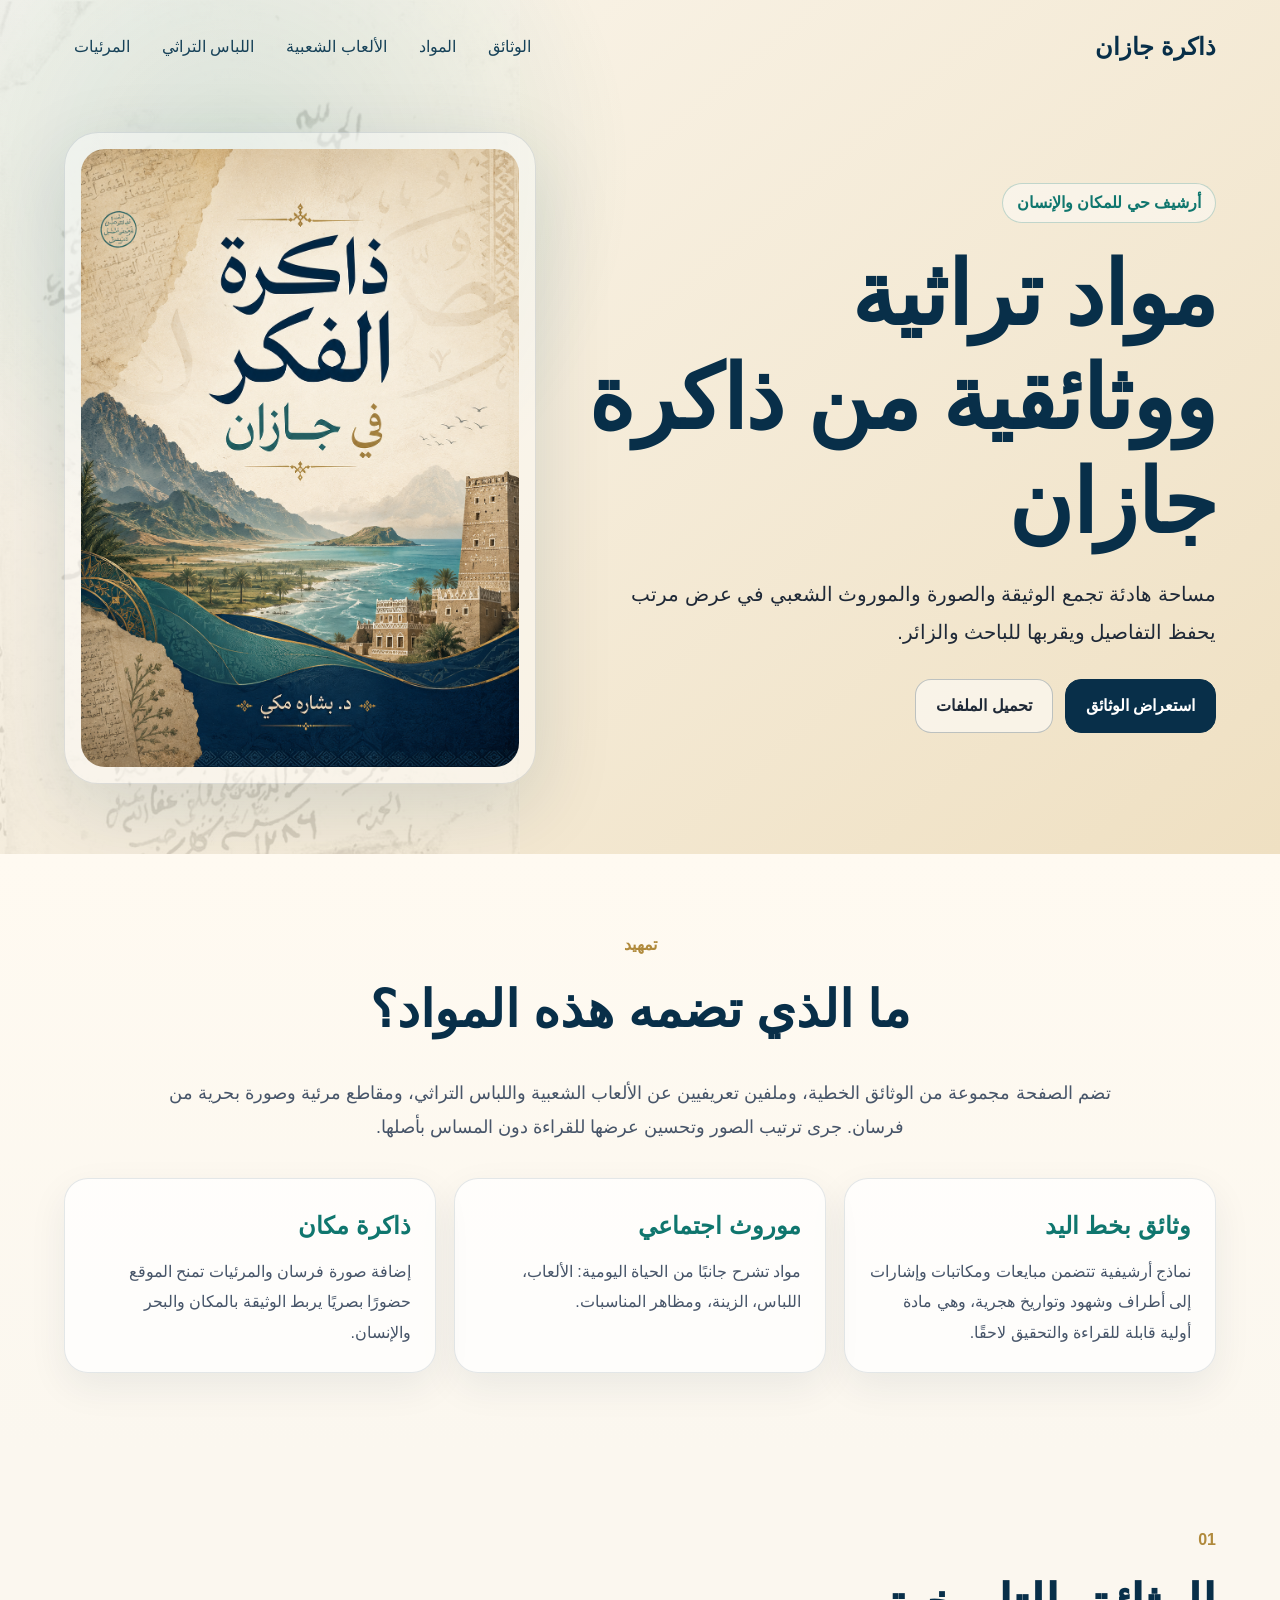
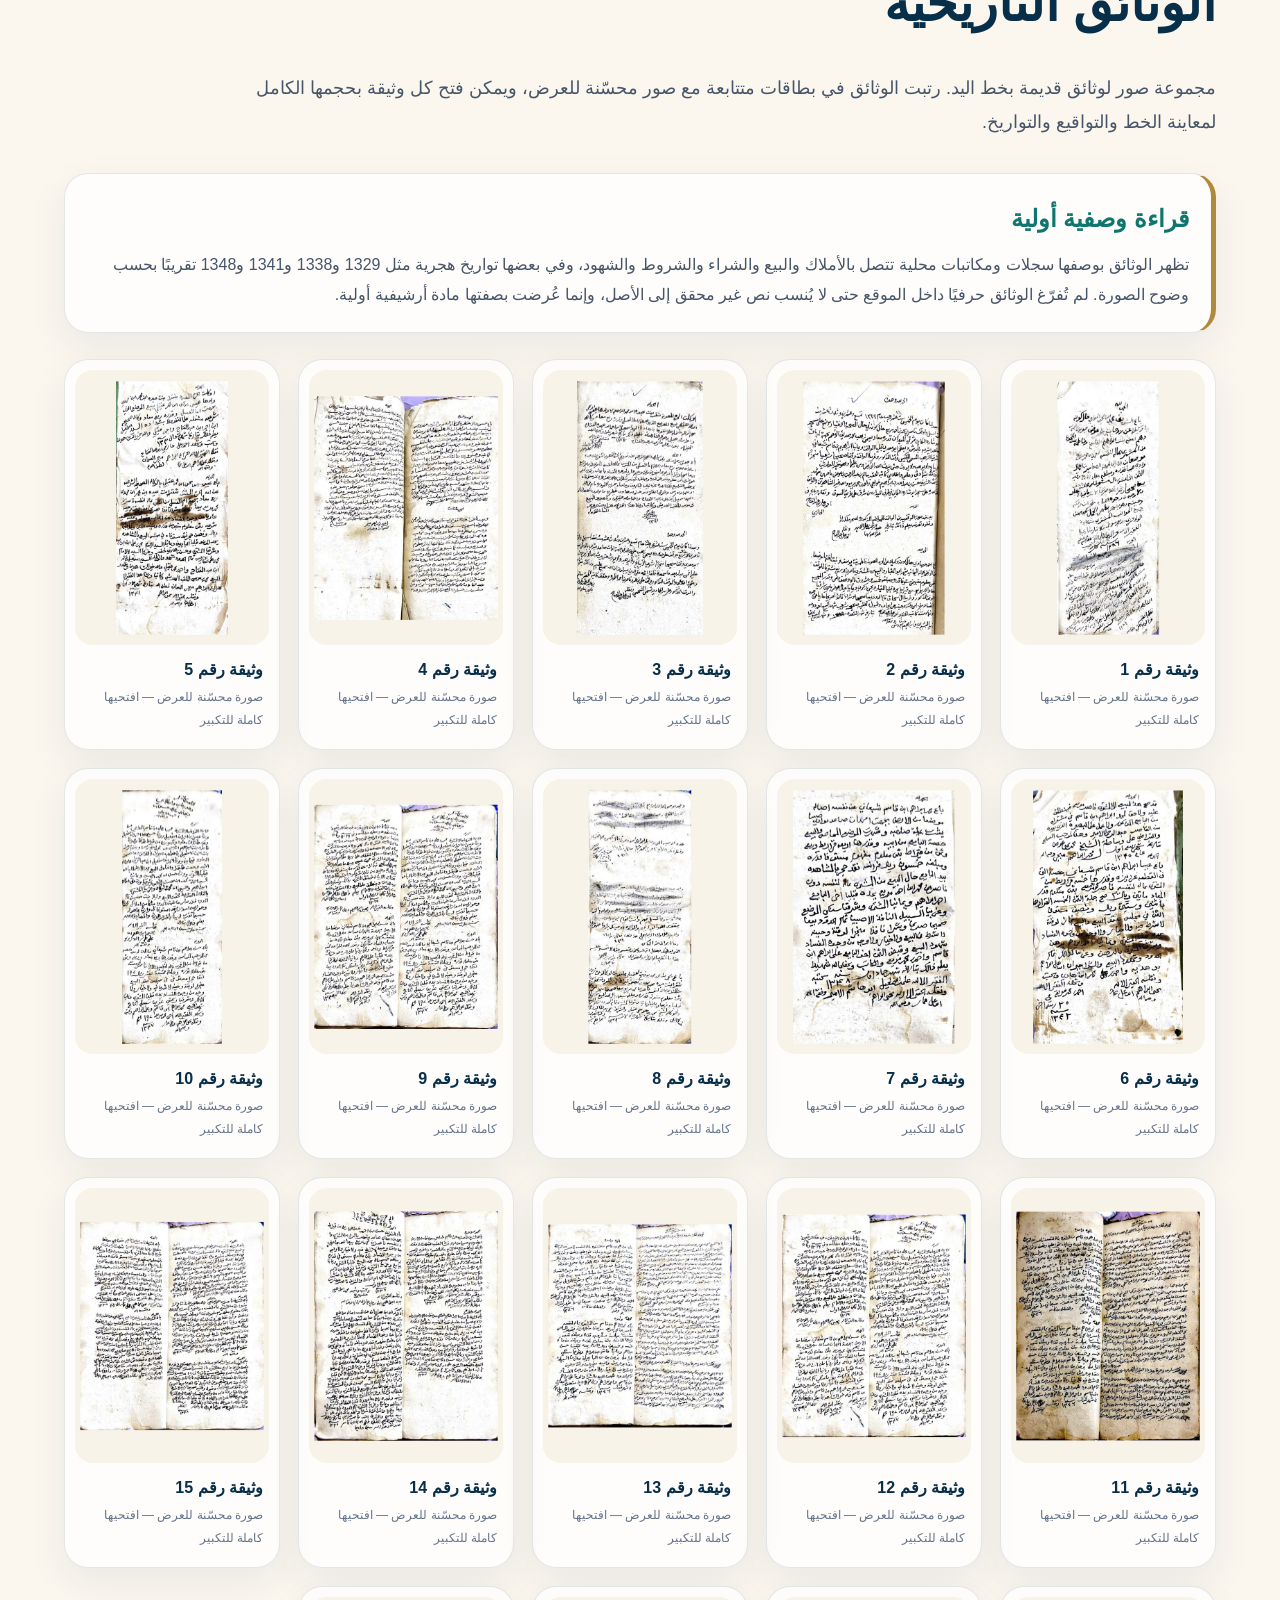
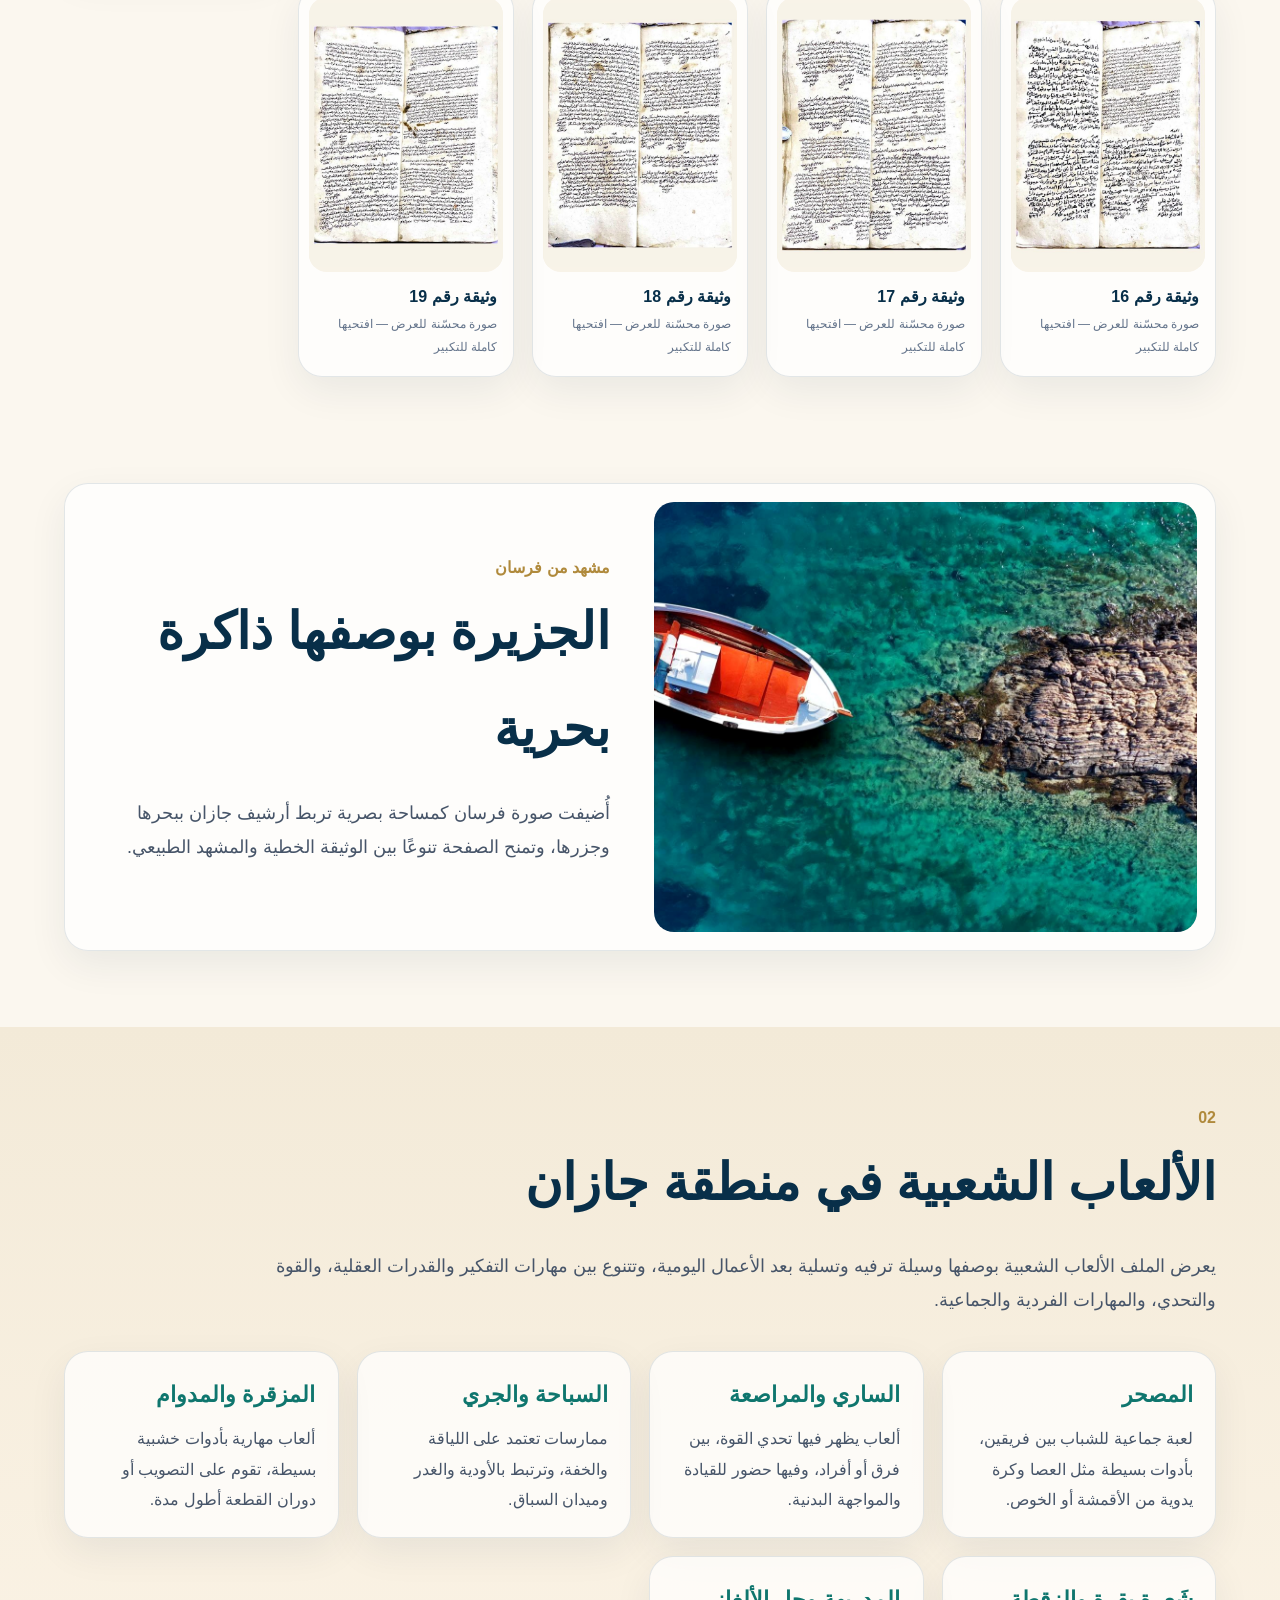
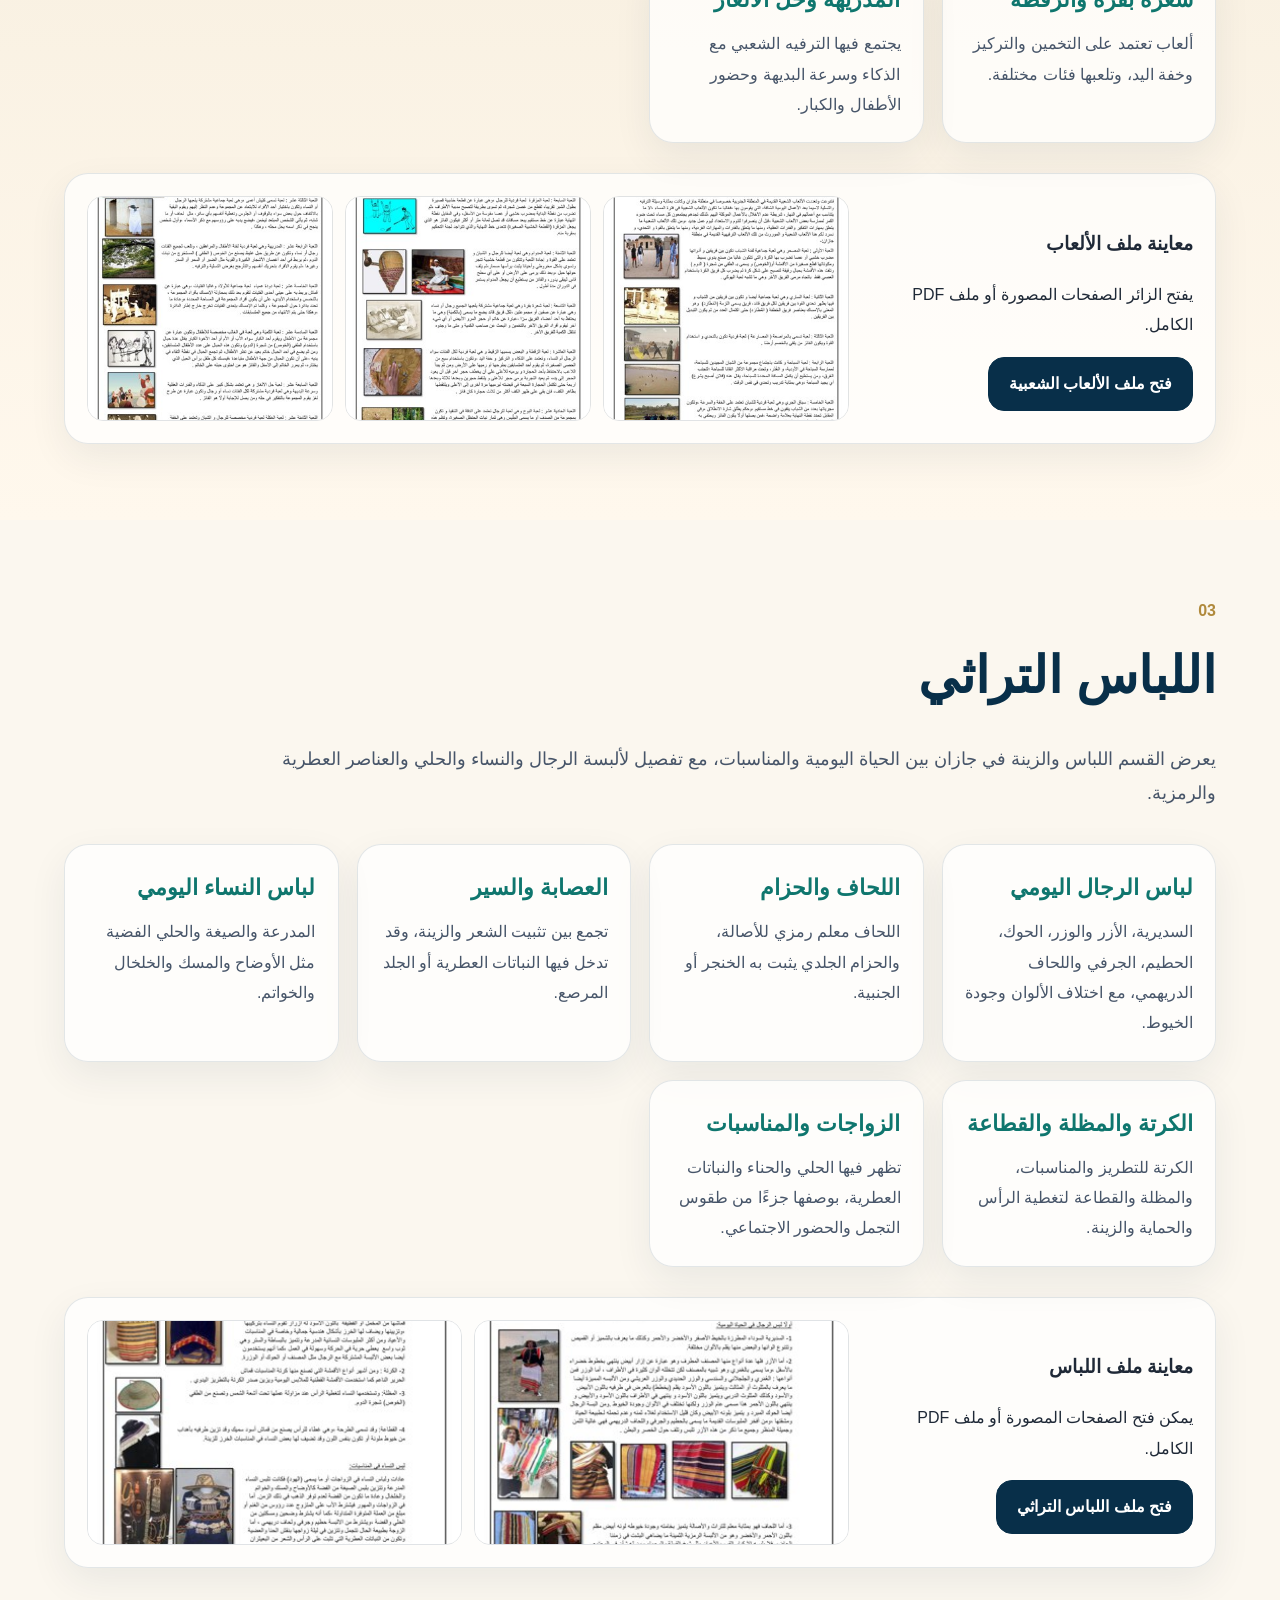
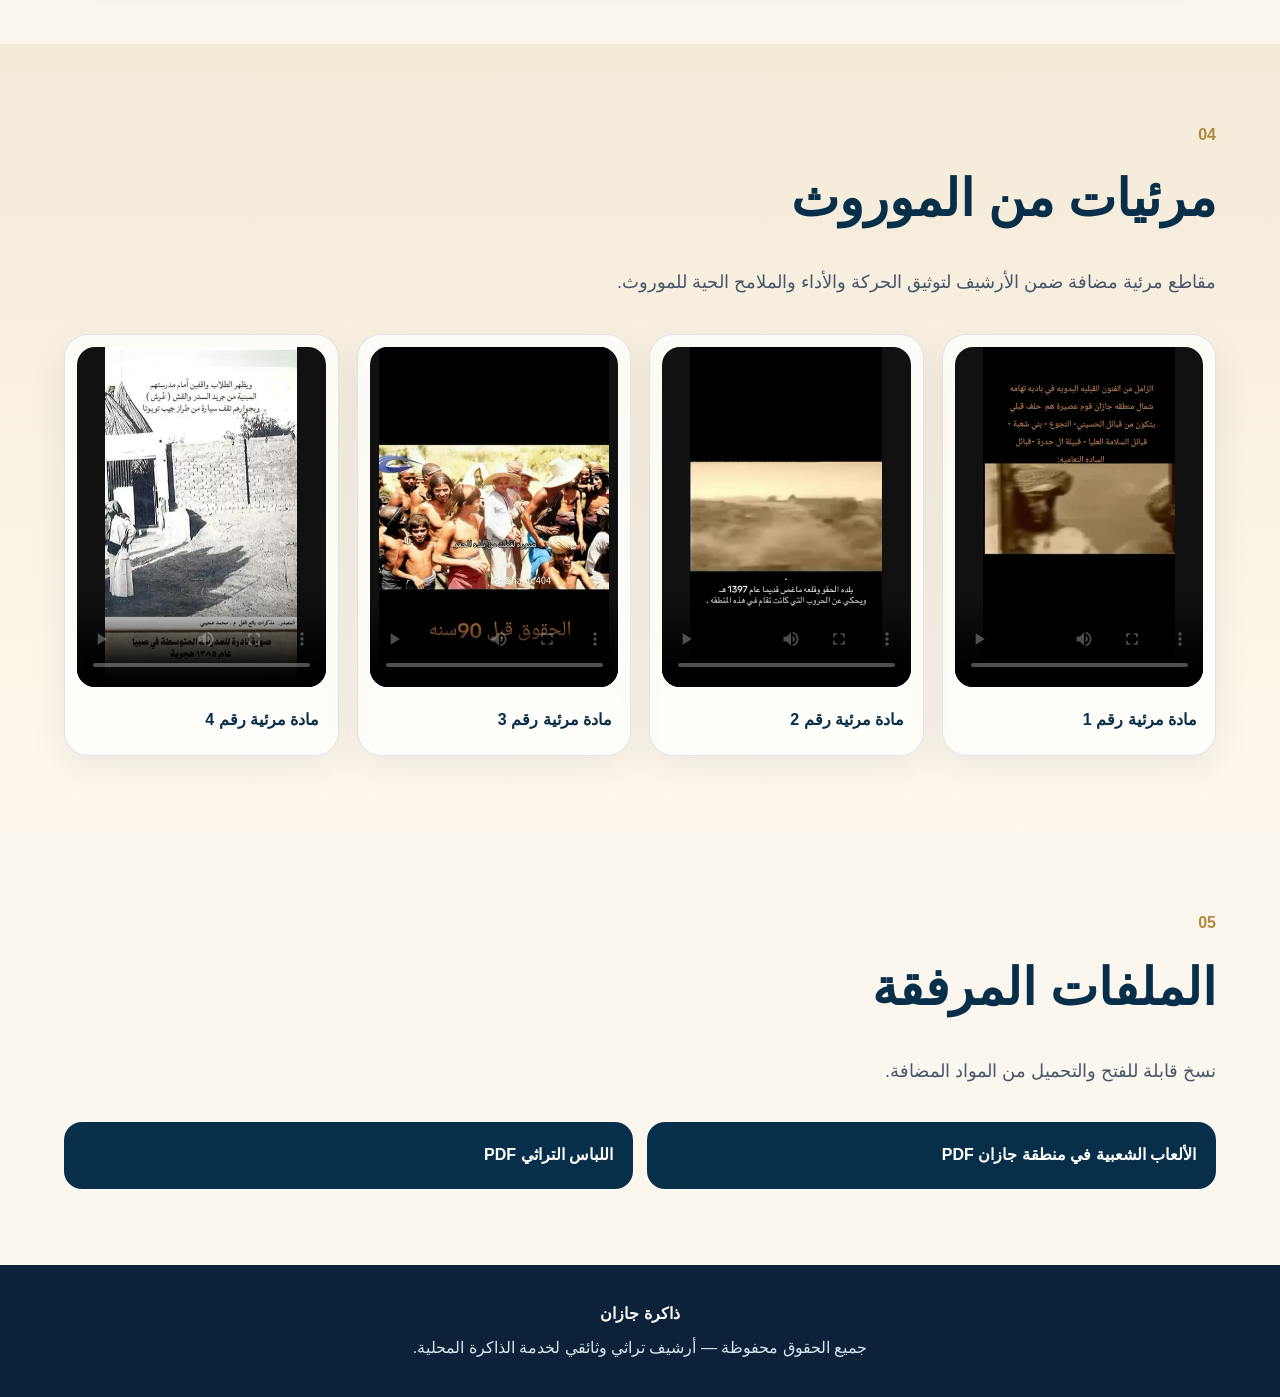
==== commit 10e8dbf3: "Add files via upload" ====
--- a/index.html
+++ b/index.html
@@ -1,164 +1,261 @@
 <!doctype html>
 <html lang="ar" dir="rtl">
 <head>
-  <meta charset="utf-8">
-  <meta name="viewport" content="width=device-width,initial-scale=1">
-  <title>ذاكرة جازان | أرشيف الوثائق والصكوك</title>
-  <link rel="stylesheet" href="style.css">
+  <meta charset="utf-8" />
+  <meta name="viewport" content="width=device-width, initial-scale=1" />
+  <title>ذاكرة جازان | أرشيف وثائقي وتراثي</title>
+  <meta name="description" content="أرشيف رقمي يعرض وثائق وصورًا ومواد تراثية عن جازان: وثائق مبايعات ومكاتبات، ألعاب شعبية، لباس تراثي، ومرئيات من الموروث." />
+  <link rel="stylesheet" href="style.css" />
 </head>
 <body>
-<header class="topbar">
-  <nav class="nav">
-    <a class="brand" href="index.html">
-      <img src="logo.png" alt="ذاكرة جازان">
-      <div><h1>ذاكرة جازان</h1><span>JAZAN MEMORY</span></div>
-    </a>
-    <div class="links">
-      <a class="active" href="index.html">الرئيسية</a>
-      <a href="documents.html">الوثائق والصكوك</a>
-      <a href="#regions">تقسيمات جازان</a>
-      <a href="board.html">لوحة الذكريات</a>
-      <a href="admin.html">لوحة الإدارة</a>
-    </div>
-    <div class="actions">
-      <a class="iconBtn" href="documents.html" title="بحث">⌕</a>
-      <a class="btn ghost" href="admin.html">لوحة الإدارة 🔒</a>
-    </div>
-  </nav>
-</header>
-
-<section class="hero">
-  <div class="heroContent">
-    <div class="orn">❖</div>
-    <h2>ذاكرة جازان</h2>
-    <h3>أرشيف الوثائق والصكوك والصور والذكريات</h3>
-    <p>موقع رقمي لحفظ الصكوك والوثائق التاريخية لمنطقة جازان، مع صور قديمة وفيديوهات ولوحة مشاركات تسمح للإدارة بإضافة صورة ونص مثل المنتديات والبلاك بورد، مع إبراز تهامة والجبال والساحل والجزر.</p>
-    <div class="heroBtns">
-      <a class="btn dark" href="documents.html">تصفح الوثائق والصكوك 📜</a>
-      <a class="btn" href="board.html">الذهاب إلى لوحة الذكريات 📝</a>
-    </div>
-  </div>
-</section>
-
-<section class="stats">
-  <div class="stat"><i>📜</i><b id="docCount">0</b><span>وثيقة وصك</span></div>
-  <div class="stat"><i>🖼</i><b id="photoCount">0</b><span>صورة تاريخية</span></div>
-  <div class="stat"><i>🎥</i><b id="videoCount">0</b><span>فيديو أرشيفي</span></div>
-  <div class="stat"><i>📝</i><b id="postCount">0</b><span>منشور وذكرى</span></div>
-  <div class="stat"><i>🗺</i><b>3</b><span>تقسيمات رئيسية</span></div>
-</section>
-
-<section class="section docsFirst">
-  <div class="head">
-    <h2>الوثائق والصكوك</h2>
-    <a class="btn ghost miniWide" href="documents.html">عرض جميع الوثائق ←</a>
-  </div>
-  <p class="introText">القسم الأهم في الموقع: أرشفة صكوك الملكيات والمبايعات والأوقاف والمعاملات المالية مع بيانات دقيقة، صورة عالية الوضوح، تاريخ، موقع، تصنيف، وصف، وأسماء الشهود عند توفرها.</p>
-  <div class="cards" id="docCards"></div>
-  <div class="features">
-    <div class="feature">🖼 صور عالية الدقة</div>
-    <div class="feature">🗂 تصنيفات حسب النوع والتاريخ</div>
-    <div class="feature">📋 بيانات تفصيلية للوثيقة</div>
-    <div class="feature">🔍 بحث متقدم</div>
-    <div class="feature">🔒 إدارة خاصة</div>
-  </div>
-</section>
-
-<section class="section" id="regions">
-  <div class="title">
-    <h2>تقسيمات جازان</h2>
-    <p>تم تخصيص صور وخلفيات للموقع تُبرز تهامة والجبال والساحل والجزر، ويمكن لاحقًا إضافة صور جديدة من لوحة الإدارة ضمن كل قسم.</p>
-  </div>
-  <div class="regionGrid">
-    <a class="regionCard" href="documents.html?cat=تهامة">
-      <img src="region-tihama.png" alt="تهامة جازان">
-      <div class="regionOverlay"></div>
-      <div class="regionBody"><span class="chip">تهامة</span><h3>تهامة جازان</h3><p>السهل الزراعي، القرى القديمة، النخيل والذاكرة الاجتماعية.</p></div>
-    </a>
-    <a class="regionCard" href="documents.html?cat=الجبال">
-      <img src="region-mountains.png" alt="جبال جازان">
-      <div class="regionOverlay"></div>
-      <div class="regionBody"><span class="chip">الجبال</span><h3>جبال جازان</h3><p>المدرجات الزراعية، العمارة الحجرية، والقرى الجبلية.</p></div>
-    </a>
-    <a class="regionCard" href="documents.html?cat=الساحل والجزر">
-      <img src="region-coast.png" alt="ساحل وجزر جازان">
-      <div class="regionOverlay"></div>
-      <div class="regionBody"><span class="chip">الساحل والجزر</span><h3>الساحل والجزر</h3><p>البحر والقوارب والنخيل والقرى الساحلية وما يتصل بفرسان والساحل.</p></div>
-    </a>
-  </div>
-</section>
-
-<section class="section" id="spotlight">
-  <div class="spotlight">
-    <img src="village-1396.png" alt="حياة القرية في جازان">
-    <div class="spotText">
-      <div class="label">صورة أرشيفية مميزة</div>
-      <h2>حياة القرية في جازان عام 1396هـ / 1976م</h2>
-      <p>لقطة قديمة توثق جانبًا من الحياة اليومية، بيوت العشش، الجلسات الشعبية، وملامح البيئة الريفية التي ارتبطت بذاكرة المكان والإنسان.</p>
-      <a class="btn" href="documents.html?type=صورة">استعراض المزيد من الصور التاريخية</a>
-    </div>
-  </div>
-</section>
-
-<section class="section">
-  <div class="title"><h2>لوحة الذكريات والمشاركات</h2><p>قسم شبيه بالمنتديات والبلاك بورد: يمكن للإدارة إضافة صورة مع نص وعنوان واسم كاتب لتظهر كمنشورات أرشيفية.</p></div>
-  <div class="postPreviewGrid" id="boardPosts"></div>
-  <div class="centerBtn"><a class="btn dark" href="board.html">دخول لوحة الذكريات</a></div>
-</section>
-
-<section class="section" id="categories">
-  <div class="title"><h2>تصفح حسب الأقسام</h2></div>
-  <div class="catGrid">
-    <a class="cat" href="documents.html?type=وثيقة"><img src="deed-1.jpg"><div>الوثائق والصكوك</div></a>
-    <a class="cat" href="documents.html?cat=مبايعات"><img src="deed-2.jpg"><div>البيع والمبايعات</div></a>
-    <a class="cat" href="documents.html?cat=ملكية وأملاك"><img src="deed-3.jpg"><div>الملكية والأملاك</div></a>
-    <a class="cat" href="documents.html?cat=تهامة"><img src="region-tihama.png"><div>تهامة جازان</div></a>
-    <a class="cat" href="documents.html?cat=الجبال"><img src="region-mountains.png"><div>جبال جازان</div></a>
-    <a class="cat" href="documents.html?cat=الساحل والجزر"><img src="region-coast.png"><div>الساحل والجزر</div></a>
-  </div>
-</section>
-
-<section class="section">
-  <div class="title"><h2>آخر الإضافات</h2></div>
-  <div class="updates" id="updates"></div>
-</section>
-
-<section class="cta">
-  <h2>هل تملك وثيقة أو صورة أو ذكرى تاريخية؟</h2>
-  <p>يمكن للإدارة إضافة الوثائق والصور والمنشورات من لوحة الإدارة، مع إمكانية كتابة موضوع كامل وإرفاق صورة مثل المنتديات.</p>
-  <a class="btn dark" href="admin.html">إضافة مادة من لوحة الإدارة</a>
-</section>
-
-<footer class="footer" id="about">
-  <div class="footerGrid">
-    <div>
-      <h3>ذاكرة جازان</h3>
-      <p>مشروع يهدف إلى حفظ الوثائق والصكوك والصور التاريخية والذكريات الشفهية لمنطقة جازان، ضمن واجهة بصرية تُبرز تهامة والجبال والساحل والجزر.</p>
-    </div>
-    <div>
-      <h3>روابط سريعة</h3>
-      <ul>
-        <li><a href="documents.html">الوثائق والصكوك</a></li>
-        <li><a href="documents.html?type=صورة">الصور التاريخية</a></li>
-        <li><a href="board.html">لوحة الذكريات</a></li>
-        <li><a href="admin.html">لوحة الإدارة</a></li>
-      </ul>
-    </div>
-    <div>
-      <h3>مناطق جازان</h3>
-      <ul><li>تهامة</li><li>الساحل والجزر</li><li>الجبال</li><li>صبيا</li><li>المسارحة</li></ul>
-    </div>
-    <div class="newsletter">
-      <h3>اشترك في النشرة</h3>
-      <input placeholder="أدخل بريدك الإلكتروني">
-      <button class="btn">اشترك ✉</button>
-    </div>
-  </div>
-  <div class="copyright">جميع الحقوق محفوظة © ذاكرة جازان 2026</div>
-</footer>
-
-<div class="modal" id="modal"><div class="modalContent"><button class="btn dark" onclick="closeModal()">إغلاق</button><h2 id="modalTitle"></h2><div id="modalBody"></div></div></div>
-<script src="data.js"></script>
-<script src="main.js"></script>
+  <header class="hero">
+    <nav class="nav">
+      <div class="brand">ذاكرة جازان</div>
+      <div class="links">
+        <a href="#documents">الوثائق</a>
+        <a href="#materials">المواد</a>
+        <a href="#games">الألعاب الشعبية</a>
+        <a href="#clothing">اللباس التراثي</a>
+        <a href="#videos">المرئيات</a>
+      </div>
+    </nav>
+    <section class="hero-grid">
+      <div class="hero-text">
+        <span class="eyebrow">أرشيف حي للمكان والإنسان</span>
+        <h1>مواد تراثية ووثائقية من ذاكرة جازان</h1>
+        <p>مساحة هادئة تجمع الوثيقة والصورة والموروث الشعبي في عرض مرتب يحفظ التفاصيل ويقربها للباحث والزائر.</p>
+        <div class="cta-row">
+          <a class="btn primary" href="#documents">استعراض الوثائق</a>
+          <a class="btn" href="#files">تحميل الملفات</a>
+        </div>
+      </div>
+      <div class="hero-card"><img src="cover.png" alt="غلاف ذاكرة الفكر في جازان" /></div>
+    </section>
+  </header>
+
+  <main>
+    <section class="section intro-panel" id="materials">
+      <div class="section-head center">
+        <span>تمهيد</span><h2>ما الذي تضمه هذه المواد؟</h2>
+        <p>تضم الصفحة مجموعة من الوثائق الخطية، وملفين تعريفيين عن الألعاب الشعبية واللباس التراثي، ومقاطع مرئية وصورة بحرية من فرسان. جرى ترتيب الصور وتحسين عرضها للقراءة دون المساس بأصلها.</p>
+      </div>
+      <div class="feature-grid">
+        <article><h3>وثائق بخط اليد</h3><p>نماذج أرشيفية تتضمن مبايعات ومكاتبات وإشارات إلى أطراف وشهود وتواريخ هجرية، وهي مادة أولية قابلة للقراءة والتحقيق لاحقًا.</p></article>
+        <article><h3>موروث اجتماعي</h3><p>مواد تشرح جانبًا من الحياة اليومية: الألعاب، اللباس، الزينة، ومظاهر المناسبات.</p></article>
+        <article><h3>ذاكرة مكان</h3><p>إضافة صورة فرسان والمرئيات تمنح الموقع حضورًا بصريًا يربط الوثيقة بالمكان والبحر والإنسان.</p></article>
+      </div>
+    </section>
+
+    <section id="documents" class="section">
+      <div class="section-head">
+        <span>01</span><h2>الوثائق التاريخية</h2>
+        <p>مجموعة صور لوثائق قديمة بخط اليد. رتبت الوثائق في بطاقات متتابعة مع صور محسّنة للعرض، ويمكن فتح كل وثيقة بحجمها الكامل لمعاينة الخط والتواقيع والتواريخ.</p>
+      </div>
+      <div class="note-box">
+        <h3>قراءة وصفية أولية</h3>
+        <p>تظهر الوثائق بوصفها سجلات ومكاتبات محلية تتصل بالأملاك والبيع والشراء والشروط والشهود، وفي بعضها تواريخ هجرية مثل 1329 و1338 و1341 و1348 تقريبًا بحسب وضوح الصورة. لم تُفرّغ الوثائق حرفيًا داخل الموقع حتى لا يُنسب نص غير محقق إلى الأصل، وإنما عُرضت بصفتها مادة أرشيفية أولية.</p>
+      </div>
+      <div class="doc-gallery">
+        <a class="doc-card" href="doc_01.jpg" target="_blank">
+          <img src="archive_doc_01.jpg" alt="وثيقة أرشيفية رقم 1" loading="lazy" />
+          <b>وثيقة رقم 1</b>
+          <small>صورة محسّنة للعرض — افتحيها كاملة للتكبير</small>
+        </a>
+
+        <a class="doc-card" href="doc_02.jpg" target="_blank">
+          <img src="archive_doc_02.jpg" alt="وثيقة أرشيفية رقم 2" loading="lazy" />
+          <b>وثيقة رقم 2</b>
+          <small>صورة محسّنة للعرض — افتحيها كاملة للتكبير</small>
+        </a>
+
+        <a class="doc-card" href="doc_03.jpg" target="_blank">
+          <img src="archive_doc_03.jpg" alt="وثيقة أرشيفية رقم 3" loading="lazy" />
+          <b>وثيقة رقم 3</b>
+          <small>صورة محسّنة للعرض — افتحيها كاملة للتكبير</small>
+        </a>
+
+        <a class="doc-card" href="doc_04.jpg" target="_blank">
+          <img src="archive_doc_04.jpg" alt="وثيقة أرشيفية رقم 4" loading="lazy" />
+          <b>وثيقة رقم 4</b>
+          <small>صورة محسّنة للعرض — افتحيها كاملة للتكبير</small>
+        </a>
+
+        <a class="doc-card" href="doc_05.jpg" target="_blank">
+          <img src="archive_doc_05.jpg" alt="وثيقة أرشيفية رقم 5" loading="lazy" />
+          <b>وثيقة رقم 5</b>
+          <small>صورة محسّنة للعرض — افتحيها كاملة للتكبير</small>
+        </a>
+
+        <a class="doc-card" href="doc_06.jpg" target="_blank">
+          <img src="archive_doc_06.jpg" alt="وثيقة أرشيفية رقم 6" loading="lazy" />
+          <b>وثيقة رقم 6</b>
+          <small>صورة محسّنة للعرض — افتحيها كاملة للتكبير</small>
+        </a>
+
+        <a class="doc-card" href="doc_07.jpg" target="_blank">
+          <img src="archive_doc_07.jpg" alt="وثيقة أرشيفية رقم 7" loading="lazy" />
+          <b>وثيقة رقم 7</b>
+          <small>صورة محسّنة للعرض — افتحيها كاملة للتكبير</small>
+        </a>
+
+        <a class="doc-card" href="doc_08.jpg" target="_blank">
+          <img src="archive_doc_08.jpg" alt="وثيقة أرشيفية رقم 8" loading="lazy" />
+          <b>وثيقة رقم 8</b>
+          <small>صورة محسّنة للعرض — افتحيها كاملة للتكبير</small>
+        </a>
+
+        <a class="doc-card" href="doc_09.jpg" target="_blank">
+          <img src="archive_doc_09.jpg" alt="وثيقة أرشيفية رقم 9" loading="lazy" />
+          <b>وثيقة رقم 9</b>
+          <small>صورة محسّنة للعرض — افتحيها كاملة للتكبير</small>
+        </a>
+
+        <a class="doc-card" href="doc_10.jpg" target="_blank">
+          <img src="archive_doc_10.jpg" alt="وثيقة أرشيفية رقم 10" loading="lazy" />
+          <b>وثيقة رقم 10</b>
+          <small>صورة محسّنة للعرض — افتحيها كاملة للتكبير</small>
+        </a>
+
+        <a class="doc-card" href="doc_11.jpg" target="_blank">
+          <img src="archive_doc_11.jpg" alt="وثيقة أرشيفية رقم 11" loading="lazy" />
+          <b>وثيقة رقم 11</b>
+          <small>صورة محسّنة للعرض — افتحيها كاملة للتكبير</small>
+        </a>
+
+        <a class="doc-card" href="doc_12.jpg" target="_blank">
+          <img src="archive_doc_12.jpg" alt="وثيقة أرشيفية رقم 12" loading="lazy" />
+          <b>وثيقة رقم 12</b>
+          <small>صورة محسّنة للعرض — افتحيها كاملة للتكبير</small>
+        </a>
+
+        <a class="doc-card" href="doc_13.jpg" target="_blank">
+          <img src="archive_doc_13.jpg" alt="وثيقة أرشيفية رقم 13" loading="lazy" />
+          <b>وثيقة رقم 13</b>
+          <small>صورة محسّنة للعرض — افتحيها كاملة للتكبير</small>
+        </a>
+
+        <a class="doc-card" href="doc_14.jpg" target="_blank">
+          <img src="archive_doc_14.jpg" alt="وثيقة أرشيفية رقم 14" loading="lazy" />
+          <b>وثيقة رقم 14</b>
+          <small>صورة محسّنة للعرض — افتحيها كاملة للتكبير</small>
+        </a>
+
+        <a class="doc-card" href="doc_15.jpg" target="_blank">
+          <img src="archive_doc_15.jpg" alt="وثيقة أرشيفية رقم 15" loading="lazy" />
+          <b>وثيقة رقم 15</b>
+          <small>صورة محسّنة للعرض — افتحيها كاملة للتكبير</small>
+        </a>
+
+        <a class="doc-card" href="doc_16.jpg" target="_blank">
+          <img src="archive_doc_16.jpg" alt="وثيقة أرشيفية رقم 16" loading="lazy" />
+          <b>وثيقة رقم 16</b>
+          <small>صورة محسّنة للعرض — افتحيها كاملة للتكبير</small>
+        </a>
+
+        <a class="doc-card" href="doc_17.jpg" target="_blank">
+          <img src="archive_doc_17.jpg" alt="وثيقة أرشيفية رقم 17" loading="lazy" />
+          <b>وثيقة رقم 17</b>
+          <small>صورة محسّنة للعرض — افتحيها كاملة للتكبير</small>
+        </a>
+
+        <a class="doc-card" href="doc_18.jpg" target="_blank">
+          <img src="archive_doc_18.jpg" alt="وثيقة أرشيفية رقم 18" loading="lazy" />
+          <b>وثيقة رقم 18</b>
+          <small>صورة محسّنة للعرض — افتحيها كاملة للتكبير</small>
+        </a>
+
+        <a class="doc-card" href="doc_19.jpg" target="_blank">
+          <img src="archive_doc_19.jpg" alt="وثيقة أرشيفية رقم 19" loading="lazy" />
+          <b>وثيقة رقم 19</b>
+          <small>صورة محسّنة للعرض — افتحيها كاملة للتكبير</small>
+        </a>
+      </div>
+    </section>
+
+    <section class="section island-section">
+      <div class="island-card">
+        <img src="farasan-islands.jpg" alt="مشهد بحري من جزر فرسان" loading="lazy" />
+        <div>
+          <span>مشهد من فرسان</span>
+          <h2>الجزيرة بوصفها ذاكرة بحرية</h2>
+          <p>أُضيفت صورة فرسان كمساحة بصرية تربط أرشيف جازان ببحرها وجزرها، وتمنح الصفحة تنوعًا بين الوثيقة الخطية والمشهد الطبيعي.</p>
+        </div>
+      </div>
+    </section>
+
+    <section id="games" class="section tinted">
+      <div class="section-head">
+        <span>02</span><h2>الألعاب الشعبية في منطقة جازان</h2>
+        <p>يعرض الملف الألعاب الشعبية بوصفها وسيلة ترفيه وتسلية بعد الأعمال اليومية، وتتنوع بين مهارات التفكير والقدرات العقلية، والقوة والتحدي، والمهارات الفردية والجماعية.</p>
+      </div>
+      <div class="cards">
+        <article class="info-card"><h3>المصحر</h3><p>لعبة جماعية للشباب بين فريقين، بأدوات بسيطة مثل العصا وكرة يدوية من الأقمشة أو الخوص.</p></article>
+        <article class="info-card"><h3>الساري والمراصعة</h3><p>ألعاب يظهر فيها تحدي القوة، بين فرق أو أفراد، وفيها حضور للقيادة والمواجهة البدنية.</p></article>
+        <article class="info-card"><h3>السباحة والجري</h3><p>ممارسات تعتمد على اللياقة والخفة، وترتبط بالأودية والغدر وميدان السباق.</p></article>
+        <article class="info-card"><h3>المزقرة والمدوام</h3><p>ألعاب مهارية بأدوات خشبية بسيطة، تقوم على التصويب أو دوران القطعة أطول مدة.</p></article>
+        <article class="info-card"><h3>شَعرة بقرة والزقطة</h3><p>ألعاب تعتمد على التخمين والتركيز وخفة اليد، وتلعبها فئات مختلفة.</p></article>
+        <article class="info-card"><h3>المدريهة وحل الألغاز</h3><p>يجتمع فيها الترفيه الشعبي مع الذكاء وسرعة البديهة وحضور الأطفال والكبار.</p></article>
+      </div>
+      <div class="pdf-preview">
+        <div><h3>معاينة ملف الألعاب</h3><p>يفتح الزائر الصفحات المصورة أو ملف PDF الكامل.</p><a class="btn primary" href="popular_games.pdf" target="_blank">فتح ملف الألعاب الشعبية</a></div>
+        <div class="preview-images">
+          <a href="popular_games_page_1_full.jpg" target="_blank"><img src="popular_games_page_1.jpg" alt="صفحة 1 من ملف الألعاب الشعبية" loading="lazy" /></a>
+          <a href="popular_games_page_2_full.jpg" target="_blank"><img src="popular_games_page_2.jpg" alt="صفحة 2 من ملف الألعاب الشعبية" loading="lazy" /></a>
+          <a href="popular_games_page_3_full.jpg" target="_blank"><img src="popular_games_page_3.jpg" alt="صفحة 3 من ملف الألعاب الشعبية" loading="lazy" /></a>
+        </div>
+      </div>
+    </section>
+
+    <section id="clothing" class="section">
+      <div class="section-head">
+        <span>03</span><h2>اللباس التراثي</h2>
+        <p>يعرض القسم اللباس والزينة في جازان بين الحياة اليومية والمناسبات، مع تفصيل لألبسة الرجال والنساء والحلي والعناصر العطرية والرمزية.</p>
+      </div>
+      <div class="cards two">
+        <article class="info-card"><h3>لباس الرجال اليومي</h3><p>السديرية، الأزر والوزر، الحوك، الحطيم، الجرفي واللحاف الدريهمي، مع اختلاف الألوان وجودة الخيوط.</p></article>
+        <article class="info-card"><h3>اللحاف والحزام</h3><p>اللحاف معلم رمزي للأصالة، والحزام الجلدي يثبت به الخنجر أو الجنبية.</p></article>
+        <article class="info-card"><h3>العصابة والسير</h3><p>تجمع بين تثبيت الشعر والزينة، وقد تدخل فيها النباتات العطرية أو الجلد المرصع.</p></article>
+        <article class="info-card"><h3>لباس النساء اليومي</h3><p>المدرعة والصيغة والحلي الفضية مثل الأوضاح والمسك والخلخال والخواتم.</p></article>
+        <article class="info-card"><h3>الكرتة والمظلة والقطاعة</h3><p>الكرتة للتطريز والمناسبات، والمظلة والقطاعة لتغطية الرأس والحماية والزينة.</p></article>
+        <article class="info-card"><h3>الزواجات والمناسبات</h3><p>تظهر فيها الحلي والحناء والنباتات العطرية، بوصفها جزءًا من طقوس التجمل والحضور الاجتماعي.</p></article>
+      </div>
+      <div class="pdf-preview">
+        <div><h3>معاينة ملف اللباس</h3><p>يمكن فتح الصفحات المصورة أو ملف PDF الكامل.</p><a class="btn primary" href="traditional_clothing.pdf" target="_blank">فتح ملف اللباس التراثي</a></div>
+        <div class="preview-images">
+          <a href="traditional_clothing_page_1_full.jpg" target="_blank"><img src="traditional_clothing_page_1.jpg" alt="صفحة 1 من ملف اللباس التراثي" loading="lazy" /></a>
+          <a href="traditional_clothing_page_2_full.jpg" target="_blank"><img src="traditional_clothing_page_2.jpg" alt="صفحة 2 من ملف اللباس التراثي" loading="lazy" /></a>
+        </div>
+      </div>
+    </section>
+
+    <section id="videos" class="section tinted">
+      <div class="section-head">
+        <span>04</span><h2>مرئيات من الموروث</h2>
+        <p>مقاطع مرئية مضافة ضمن الأرشيف لتوثيق الحركة والأداء والملامح الحية للموروث.</p>
+      </div>
+      <div class="videos">
+        <figure class="video-card"><video controls preload="metadata" src="video_01.mp4" poster="video_01.jpg"></video><figcaption>مادة مرئية رقم 1</figcaption></figure>
+
+        <figure class="video-card"><video controls preload="metadata" src="video_02.mp4" poster="video_02.jpg"></video><figcaption>مادة مرئية رقم 2</figcaption></figure>
+
+        <figure class="video-card"><video controls preload="metadata" src="video_03.mp4" poster="video_03.jpg"></video><figcaption>مادة مرئية رقم 3</figcaption></figure>
+
+        <figure class="video-card"><video controls preload="metadata" src="video_04.mp4" poster="video_04.jpg"></video><figcaption>مادة مرئية رقم 4</figcaption></figure>
+      </div>
+    </section>
+
+    <section id="files" class="section files-section">
+      <div class="section-head"><span>05</span><h2>الملفات المرفقة</h2><p>نسخ قابلة للفتح والتحميل من المواد المضافة.</p></div>
+      <div class="download-list">
+        <a href="popular_games.pdf" target="_blank">الألعاب الشعبية في منطقة جازان PDF</a>
+        <a href="traditional_clothing.pdf" target="_blank">اللباس التراثي PDF</a>
+      </div>
+    </section>
+  </main>
+
+  <footer>
+    <b>ذاكرة جازان</b>
+    <p>جميع الحقوق محفوظة — أرشيف تراثي وثائقي لخدمة الذاكرة المحلية.</p>
+  </footer>
 </body>
-</html>
+</html>
--- a/style.css
+++ b/style.css
@@ -1,55 +1,9 @@
 
-:root{--navy:#08223a;--navy2:#05182a;--gold:#c99a50;--gold2:#e3bd76;--paper:#f7efe3;--ink:#0c2740;--muted:#59636d;--line:#e6d4bd;--white:#fff;--shadow:0 14px 35px rgba(5,24,42,.16);--radius:18px}
-*{box-sizing:border-box}
-html{scroll-behavior:smooth}
-body{margin:0;font-family:"Tajawal","Segoe UI",Tahoma,Arial,sans-serif;background:#fbf7ef;color:var(--ink);direction:rtl}
-a{text-decoration:none;color:inherit}
-img,video{max-width:100%;display:block}
-.topbar{position:sticky;top:0;z-index:50;background:linear-gradient(90deg,var(--navy2),var(--navy));color:#fff;border-bottom:1px solid rgba(227,189,118,.35)}
-.nav{max-width:1240px;margin:auto;display:flex;align-items:center;justify-content:space-between;padding:13px 20px;gap:20px}
-.brand{display:flex;align-items:center;gap:12px}
-.brand img{width:72px;height:52px;object-fit:contain}
-.brand h1{font-size:24px;line-height:1;margin:0;color:var(--gold2);letter-spacing:.5px}
-.brand span{font-size:12px;color:#e9d3a8;letter-spacing:2px}
-.links{display:flex;gap:24px;align-items:center;font-weight:700;font-size:15px}
-.links a{opacity:.92}.links a.active,.links a:hover{color:var(--gold2)}
-.actions{display:flex;gap:10px;align-items:center}
-.btn,.iconBtn{border:1px solid var(--gold);border-radius:9px;padding:12px 18px;background:var(--gold);color:#fff;font-weight:800;cursor:pointer;display:inline-flex;align-items:center;justify-content:center;gap:8px}
-.btn.dark{background:var(--navy);border-color:var(--navy);color:#fff}
-.btn.ghost{background:transparent;color:var(--gold2)}
-.iconBtn{width:42px;height:42px;border-radius:50%;padding:0;background:transparent;color:var(--gold2)}
-.hero{position:relative;min-height:560px;overflow:hidden;background:linear-gradient(90deg,rgba(251,247,239,.22),rgba(251,247,239,.88),rgba(251,247,239,.22)),url('village-1396.png') center/cover no-repeat}
-.hero:before{content:"";position:absolute;inset:0;background:linear-gradient(180deg,rgba(247,239,227,.02),rgba(247,239,227,.72) 78%,#fbf7ef)}
-.heroContent{position:relative;z-index:1;max-width:900px;margin:auto;text-align:center;padding:92px 20px 170px}
-.orn{color:var(--gold);font-size:30px;margin-bottom:8px}
-.hero h2{font-size:72px;margin:0 0 12px;font-weight:900;color:var(--navy2);letter-spacing:-2px}
-.hero h3{font-size:28px;margin:0 0 18px;color:var(--gold);font-weight:900}
-.hero p{max-width:720px;margin:0 auto 30px;font-size:19px;line-height:2;color:#102a43;font-weight:600}
-.heroBtns{display:flex;gap:14px;justify-content:center;flex-wrap:wrap}
-.stats{position:relative;z-index:3;max-width:1060px;margin:-86px auto 38px;background:linear-gradient(135deg,var(--navy),var(--navy2));color:#fff;border-radius:14px;box-shadow:var(--shadow);display:grid;grid-template-columns:repeat(5,1fr);overflow:hidden}
-.stat{padding:24px 20px;text-align:center;border-left:1px solid rgba(255,255,255,.18)}
-.stat:last-child{border-left:0}.stat i{font-style:normal;color:var(--gold2);font-size:28px}.stat b{display:block;color:var(--gold2);font-size:30px;margin:8px 0 4px}.stat span{font-size:15px;font-weight:700}
-.section{max-width:1160px;margin:0 auto 58px;padding:0 20px}
-.head{display:flex;align-items:center;justify-content:space-between;gap:16px;margin-bottom:22px}
-.title{text-align:center;margin:0 auto 22px}.title h2,.head h2{font-size:34px;margin:0;color:var(--navy2)}.title p{margin:10px auto 0;color:var(--muted);max-width:760px;line-height:1.9}
-.introText{line-height:1.9;color:#59636d;margin-top:0}
-.cards{display:grid;grid-template-columns:repeat(5,1fr);gap:18px}
-.archiveGrid{grid-template-columns:repeat(4,1fr)}
-.docCard,.archiveCard{background:#fff;border:1px solid var(--line);border-radius:14px;overflow:hidden;box-shadow:0 9px 25px rgba(8,34,58,.10);transition:.25s}.docCard:hover,.archiveCard:hover{transform:translateY(-5px)}
-.docImg{height:220px;background:#efe2d1;position:relative}.docImg img,.docImg video{width:100%;height:100%;object-fit:cover}.docImg:after{content:"";position:absolute;inset:0;background:linear-gradient(180deg,transparent 70%,rgba(5,24,42,.12));pointer-events:none}
-.docBody{padding:15px 14px 17px;text-align:center}.docBody h3{font-size:17px;margin:8px 0 9px;line-height:1.55}.meta{font-size:13px;color:var(--muted);display:flex;gap:9px;justify-content:center;flex-wrap:wrap}.typeBadge{display:inline-block;background:#fff5e6;color:#8a5d22;border:1px solid #ecd6ba;border-radius:999px;padding:6px 10px;font-weight:800;font-size:12px}.authorLine{margin-top:8px;color:#6c5435;font-size:13px}.miniTop{margin-top:12px;padding:9px 13px;font-size:13px}.miniWide{font-size:13px;color:#8a5d22}
-.features{display:grid;grid-template-columns:repeat(5,1fr);gap:0;border:1px solid var(--line);border-radius:12px;background:#fff;margin-top:20px;overflow:hidden}.feature{padding:17px 14px;text-align:center;border-left:1px solid var(--line);font-weight:800;color:#6c5435}.feature:last-child{border-left:0}
-.docsFirst{position:relative}.docsFirst:before{content:"الأولوية للوثائق والصكوك";display:inline-block;background:#fff4df;border:1px solid var(--line);color:#8a5d22;border-radius:999px;padding:8px 16px;font-weight:900;margin-bottom:14px}
-.regionGrid{display:grid;grid-template-columns:repeat(3,1fr);gap:22px}
-.regionCard{position:relative;min-height:340px;border-radius:18px;overflow:hidden;box-shadow:0 16px 30px rgba(8,34,58,.14);background:var(--navy);color:#fff}.regionCard img{position:absolute;inset:0;width:100%;height:100%;object-fit:cover}.regionOverlay{position:absolute;inset:0;background:linear-gradient(180deg,rgba(5,24,42,.10),rgba(5,24,42,.88))}.regionBody{position:absolute;right:20px;left:20px;bottom:20px;z-index:2}.regionBody h3{margin:12px 0 10px;font-size:30px}.regionBody p{line-height:1.9;margin:0;color:#eff4f7}.chip{display:inline-block;background:rgba(255,255,255,.14);backdrop-filter:blur(2px);border:1px solid rgba(255,255,255,.35);padding:7px 12px;border-radius:999px;font-size:13px;font-weight:800}
-.spotlight{display:grid;grid-template-columns:1.25fr 1fr;background:#fff;border:1px solid var(--line);border-radius:16px;overflow:hidden;box-shadow:0 12px 28px rgba(8,34,58,.08)}.spotlight img{height:360px;width:100%;object-fit:cover}.spotText{padding:44px 42px;display:flex;flex-direction:column;justify-content:center}.label{color:var(--gold);font-weight:900;margin-bottom:12px}.spotText h2{font-size:34px;margin:0 0 18px}.spotText p{line-height:2;color:#24394d;margin:0 0 24px}
-.postPreviewGrid{display:grid;grid-template-columns:repeat(3,1fr);gap:20px}.postPreviewCard{background:#fff;border:1px solid var(--line);border-radius:16px;overflow:hidden;box-shadow:0 12px 28px rgba(8,34,58,.09)}.postPreviewMedia{height:220px;background:#efe2d1}.postPreviewMedia img,.postPreviewMedia video{width:100%;height:100%;object-fit:cover}.postPreviewBody{padding:18px}.postPreviewBody h3{margin:12px 0 10px;font-size:22px;line-height:1.5}.metaLine{display:flex;flex-wrap:wrap;gap:10px;color:#59636d;font-size:13px;margin-bottom:12px}.postPreviewBody p{line-height:1.9;color:#24394d;min-height:110px}.centerBtn{text-align:center;margin-top:18px}
-.catGrid{display:grid;grid-template-columns:repeat(6,1fr);gap:18px}.cat{position:relative;border-radius:12px;overflow:hidden;min-height:190px;box-shadow:0 10px 22px rgba(8,34,58,.13);background:var(--navy);color:#fff}.cat img{width:100%;height:100%;object-fit:cover;position:absolute;inset:0;opacity:.72}.cat:after{content:"";position:absolute;inset:0;background:linear-gradient(0deg,rgba(5,24,42,.95),rgba(5,24,42,.15))}.cat div{position:absolute;z-index:1;bottom:16px;right:16px;left:16px;font-size:20px;font-weight:900;line-height:1.5}
-.updates{display:grid;grid-template-columns:repeat(3,1fr);gap:16px}.updateCard{display:flex;gap:12px;align-items:center;background:#fff;border:1px solid var(--line);border-radius:12px;padding:10px}.updateCard img,.updateCard video{width:92px;height:92px;object-fit:cover;border-radius:8px}.updateCard h3{font-size:15px;margin:0 0 5px}
-.cta{margin:40px auto 0;max-width:1160px;border-radius:16px;background:linear-gradient(90deg,rgba(247,239,227,.95),rgba(247,239,227,.78)),url('archive-photo-1.png') center/cover;padding:34px 20px;text-align:center;border:1px solid var(--line)}.cta h2{margin:0 0 12px}.cta p{line-height:1.9;color:#24394d}
-.footer{background:linear-gradient(90deg,var(--navy2),var(--navy));color:#fff;padding:42px 20px 18px}.footerGrid{max-width:1160px;margin:auto;display:grid;grid-template-columns:1.5fr 1fr 1fr 1.2fr;gap:34px}.footer h3{color:var(--gold2);margin:0 0 16px}.footer p,.footer a,.footer li{color:#e8eef4;line-height:1.9}.footer ul{padding:0;margin:0;list-style:none}.newsletter input,.form input,.form textarea,.form select{width:100%;padding:13px 14px;border:1px solid #d8c7ad;border-radius:9px;background:#fff;font-family:inherit}.newsletter .btn{width:100%;margin-top:10px}.copyright{text-align:center;margin-top:30px;padding-top:16px;border-top:1px solid rgba(255,255,255,.12);color:#ccd6df}
-.pageHero{color:#fff;padding:72px 20px;text-align:center;background-size:cover;background-position:center;position:relative}.pageHero:before{content:"";position:absolute;inset:0;background:linear-gradient(135deg,rgba(8,34,58,.86),rgba(5,24,42,.65))}.pageHero>*{position:relative;z-index:1}.pageHero h1{font-size:46px;margin:0 0 10px;color:var(--gold2)}.pageHero p{margin:0 auto;max-width:740px;line-height:1.9;color:#e8eef4}.pageHeroDocs{background-image:url('region-mountains.png')}.pageHeroBoard{background-image:url('region-coast.png')}
-.filters{display:flex;gap:12px;flex-wrap:wrap;margin:22px 0}.filters input,.filters select{padding:12px;border:1px solid var(--line);border-radius:8px;background:#fff;font-family:inherit}.filters input{min-width:300px;flex:1}.quickFilters{display:flex;gap:10px;flex-wrap:wrap;margin-bottom:18px}.quickFilters a{background:#fff;border:1px solid var(--line);padding:10px 14px;border-radius:999px;font-weight:800;color:#6c5435}
-.adminWrap{max-width:1160px;margin:35px auto;padding:0 20px;display:grid;grid-template-columns:330px 1fr;gap:24px}.panel{background:#fff;border:1px solid var(--line);border-radius:16px;box-shadow:0 10px 25px rgba(8,34,58,.08);padding:22px}.adminMenu a{display:block;padding:13px 12px;border-radius:10px;margin-bottom:8px;font-weight:800}.adminMenu a:hover,.adminMenu a.active{background:#f4e7d5;color:#8a5d22}.formGrid{display:grid;grid-template-columns:1fr 1fr;gap:14px}.full{grid-column:1/-1}.form label{font-weight:800;margin-bottom:7px;display:block}.table{width:100%;border-collapse:collapse;background:#fff}.table th,.table td{padding:12px;border-bottom:1px solid var(--line);text-align:right}.table th{color:#8a5d22}.smallImg{width:60px;height:60px;object-fit:cover;border-radius:8px}.videoMark{display:flex;align-items:center;justify-content:center;background:#f4e7d5;font-size:24px}.hide{display:none!important}.loginBox{max-width:430px;margin:70px auto;background:#fff;border:1px solid var(--line);border-radius:18px;padding:30px;box-shadow:var(--shadow);text-align:center}.loginBox img{width:120px;margin:auto}.loginBox input{width:100%;padding:13px 14px;border:1px solid #d8c7ad;border-radius:9px;background:#fff;font-family:inherit}.toast{position:fixed;bottom:20px;left:20px;background:var(--navy);color:#fff;padding:14px 18px;border-radius:12px;box-shadow:var(--shadow);display:none;z-index:99}.modal{position:fixed;inset:0;background:rgba(5,24,42,.7);display:none;align-items:center;justify-content:center;z-index:100;padding:20px}.modalContent{background:#fff;border-radius:16px;max-width:850px;width:100%;max-height:90vh;overflow:auto;padding:22px;border:1px solid var(--line)}.modalContent img,.modalContent video{margin:auto;border-radius:10px;max-height:520px}.modalContent h2{color:var(--navy2);margin-top:12px}.modalMeta{line-height:2;color:#24394d}.modalText{line-height:2.1;color:#24394d}.adminHint{background:#fff8ea;border:1px dashed var(--gold);border-radius:12px;padding:14px;line-height:1.8;color:#6c5435;margin-bottom:16px;font-weight:700}.sideNote{line-height:1.8;color:#59636d;font-size:14px}.fileLabel{cursor:pointer}.emptyState{background:#fff;border:1px solid var(--line);padding:24px;border-radius:12px;text-align:center;color:#6c5435}
-@media(max-width:1100px){.cards,.catGrid,.postPreviewGrid,.regionGrid,.updates,.archiveGrid{grid-template-columns:repeat(2,1fr)}.footerGrid{grid-template-columns:1fr 1fr}.stats{grid-template-columns:repeat(2,1fr)}.spotlight,.adminWrap{grid-template-columns:1fr}}
-@media(max-width:700px){.links{display:none}.brand h1{font-size:18px}.brand img{width:58px}.hero h2{font-size:42px}.hero h3{font-size:21px}.heroContent{padding:70px 20px 150px}.stats,.cards,.catGrid,.features,.updates,.formGrid,.postPreviewGrid,.regionGrid,.archiveGrid{grid-template-columns:1fr}.spotlight img{height:240px}.spotText{padding:26px}.nav{padding:10px}.actions .btn.ghost{display:none}.footerGrid{gap:18px;grid-template-columns:1fr}.filters input{min-width:100%}.postPreviewBody p{min-height:auto}.stat{border-left:0;border-bottom:1px solid rgba(255,255,255,.18)}.stat:last-child{border-bottom:0}}
+:root{--navy:#082f49;--deep:#0b2239;--teal:#0f766e;--sand:#e8d8b9;--ivory:#fbf7ef;--gold:#b08a3c;--ink:#1f2937;--soft:#f2eadb;--paper:#fffaf0}
+*{box-sizing:border-box} html{scroll-behavior:smooth} body{margin:0;font-family:"Tahoma","Arial",sans-serif;background:var(--ivory);color:var(--ink);line-height:1.9} a{color:inherit;text-decoration:none} img{max-width:100%;display:block}
+.hero{min-height:92vh;background:radial-gradient(circle at 18% 20%,rgba(15,118,110,.16),transparent 32%),linear-gradient(140deg,var(--ivory),#efe0c2);position:relative;overflow:hidden}.hero:before{content:"";position:absolute;inset:0;background:linear-gradient(90deg,rgba(8,47,73,.08),transparent),url('doc_01.jpg');background-size:520px auto;background-repeat:no-repeat;background-position:left top;opacity:.12;filter:grayscale(1)}
+.nav{position:relative;z-index:2;display:flex;justify-content:space-between;gap:24px;align-items:center;padding:24px clamp(18px,5vw,72px)}.brand{font-weight:800;color:var(--navy);font-size:24px}.links{display:flex;gap:12px;flex-wrap:wrap}.links a{padding:6px 10px;border-radius:999px;color:#164158}.links a:hover{background:rgba(8,47,73,.08)}
+.hero-grid{position:relative;z-index:2;display:grid;grid-template-columns:1.15fr .85fr;gap:42px;align-items:center;padding:38px clamp(18px,5vw,72px) 70px}.eyebrow{display:inline-block;color:var(--teal);font-weight:700;border:1px solid rgba(15,118,110,.24);padding:4px 14px;border-radius:999px;background:rgba(255,255,255,.45)}h1{font-size:clamp(42px,7vw,88px);line-height:1.18;margin:20px 0;color:var(--navy);letter-spacing:-1px}.hero-text p{font-size:20px;max-width:760px}.cta-row{display:flex;gap:12px;flex-wrap:wrap;margin-top:28px}.btn{display:inline-flex;align-items:center;justify-content:center;border:1px solid rgba(8,47,73,.25);padding:11px 20px;border-radius:16px;background:rgba(255,255,255,.55);font-weight:700}.btn.primary{background:var(--navy);color:#fff;border-color:var(--navy)}.hero-card{background:rgba(255,255,255,.42);border:1px solid rgba(8,47,73,.12);border-radius:34px;padding:16px;box-shadow:0 24px 80px rgba(8,47,73,.14);max-height:720px;overflow:hidden}.hero-card img{border-radius:24px;object-fit:cover;width:100%;height:100%}
+.section{padding:76px clamp(18px,5vw,72px)}.tinted{background:linear-gradient(180deg,#f3ead8,#fff8ed)}.section-head{max-width:980px;margin-bottom:34px}.section-head.center{text-align:center;margin-inline:auto}.section-head span{color:var(--gold);font-weight:800}.section h2{font-size:clamp(30px,4vw,54px);margin:0;color:var(--navy)}.section-head p{font-size:18px;color:#475569}.intro-panel{background:linear-gradient(180deg,#fffaf1,var(--ivory))}.feature-grid{display:grid;grid-template-columns:repeat(auto-fit,minmax(250px,1fr));gap:18px}.feature-grid article,.note-box,.doc-card,.info-card,.video-card,.pdf-preview,.island-card{background:rgba(255,255,255,.72);border:1px solid rgba(8,47,73,.11);border-radius:24px;box-shadow:0 14px 38px rgba(8,47,73,.07)}.feature-grid article{padding:24px}.feature-grid h3,.note-box h3{margin:0 0 8px;color:var(--teal);font-size:24px}.feature-grid p,.note-box p{margin:0;color:#475569}.note-box{padding:22px;margin-bottom:26px;border-right:5px solid var(--gold)}
+.doc-gallery{display:grid;grid-template-columns:repeat(auto-fit,minmax(190px,1fr));gap:18px}.doc-card{padding:10px;transition:.2s}.doc-card:hover{transform:translateY(-4px);box-shadow:0 18px 44px rgba(8,47,73,.14)}.doc-card img{height:275px;width:100%;object-fit:contain;border-radius:18px;background:#f8f3e8}.doc-card b{display:block;margin:10px 6px 0;color:var(--navy)}.doc-card small{display:block;margin:0 6px 8px;color:#64748b;font-size:12px}.cards{display:grid;grid-template-columns:repeat(auto-fit,minmax(230px,1fr));gap:18px}.cards.two{grid-template-columns:repeat(auto-fit,minmax(270px,1fr))}.info-card{padding:22px}.info-card h3{margin:0 0 8px;color:var(--teal);font-size:22px}.info-card p{margin:0;color:#475569}.pdf-preview{margin-top:30px;padding:22px;display:grid;grid-template-columns:320px 1fr;gap:24px;align-items:center}.preview-images{display:grid;grid-template-columns:repeat(auto-fit,minmax(160px,1fr));gap:12px}.preview-images img{border-radius:16px;border:1px solid rgba(8,47,73,.12);height:225px;width:100%;object-fit:cover}.island-section{padding-top:30px}.island-card{display:grid;grid-template-columns:1fr 1fr;gap:28px;align-items:center;overflow:hidden;padding:18px}.island-card img{width:100%;height:430px;object-fit:cover;border-radius:20px}.island-card div{padding:10px 16px}.island-card span{color:var(--gold);font-weight:800}.island-card p{font-size:18px;color:#475569}.videos{display:grid;grid-template-columns:repeat(auto-fit,minmax(260px,1fr));gap:18px}.video-card{padding:12px;margin:0}.video-card video{width:100%;border-radius:18px;background:#111;max-height:340px}.video-card figcaption{padding:8px 6px;color:var(--navy);font-weight:700}.download-list{display:grid;grid-template-columns:repeat(auto-fit,minmax(260px,1fr));gap:14px}.download-list a{padding:18px 20px;border-radius:18px;background:var(--navy);color:#fff;font-weight:700}footer{background:var(--deep);color:#fff;padding:34px clamp(18px,5vw,72px);text-align:center}footer p{margin:4px 0 0;color:#d8e6ef}
+@media(max-width:850px){.hero-grid,.pdf-preview,.island-card{grid-template-columns:1fr}.links{font-size:14px}.hero{min-height:auto}.hero-card{max-height:none}.doc-card img{height:240px}.island-card img{height:260px}}
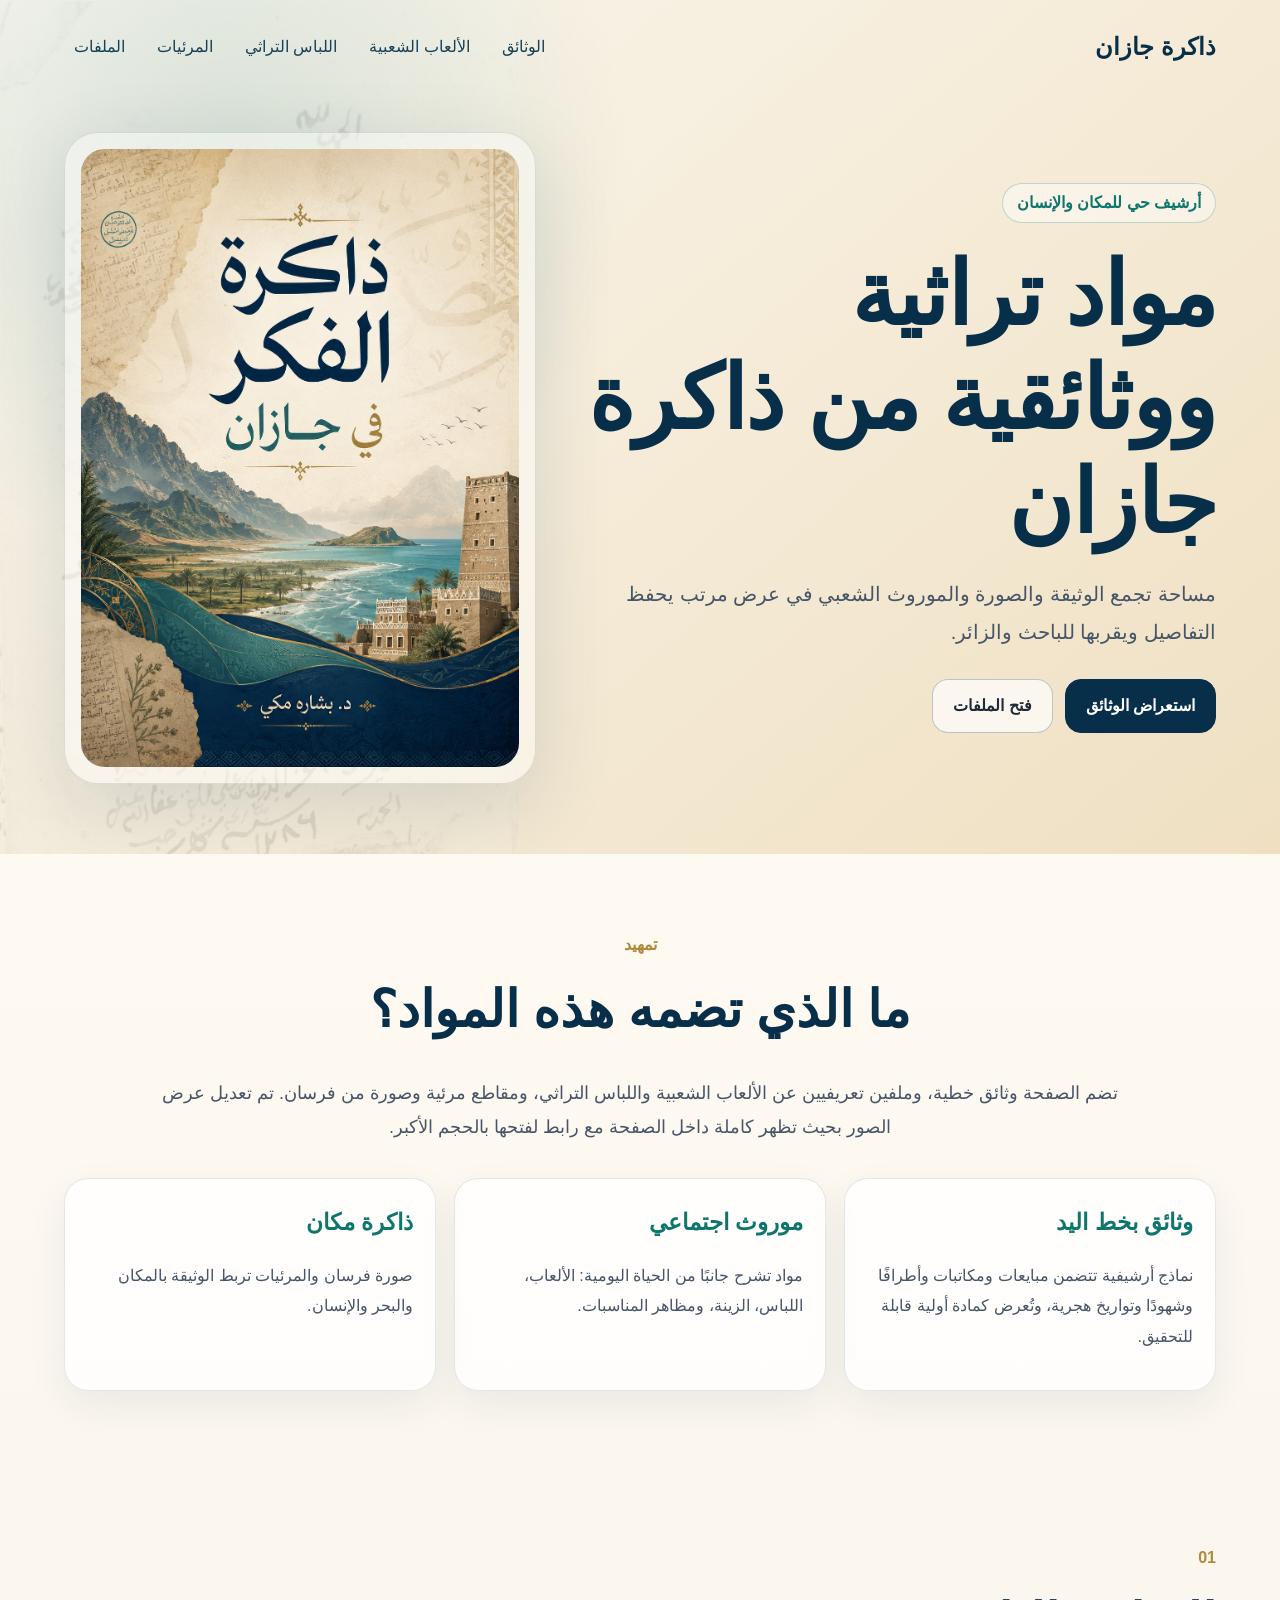
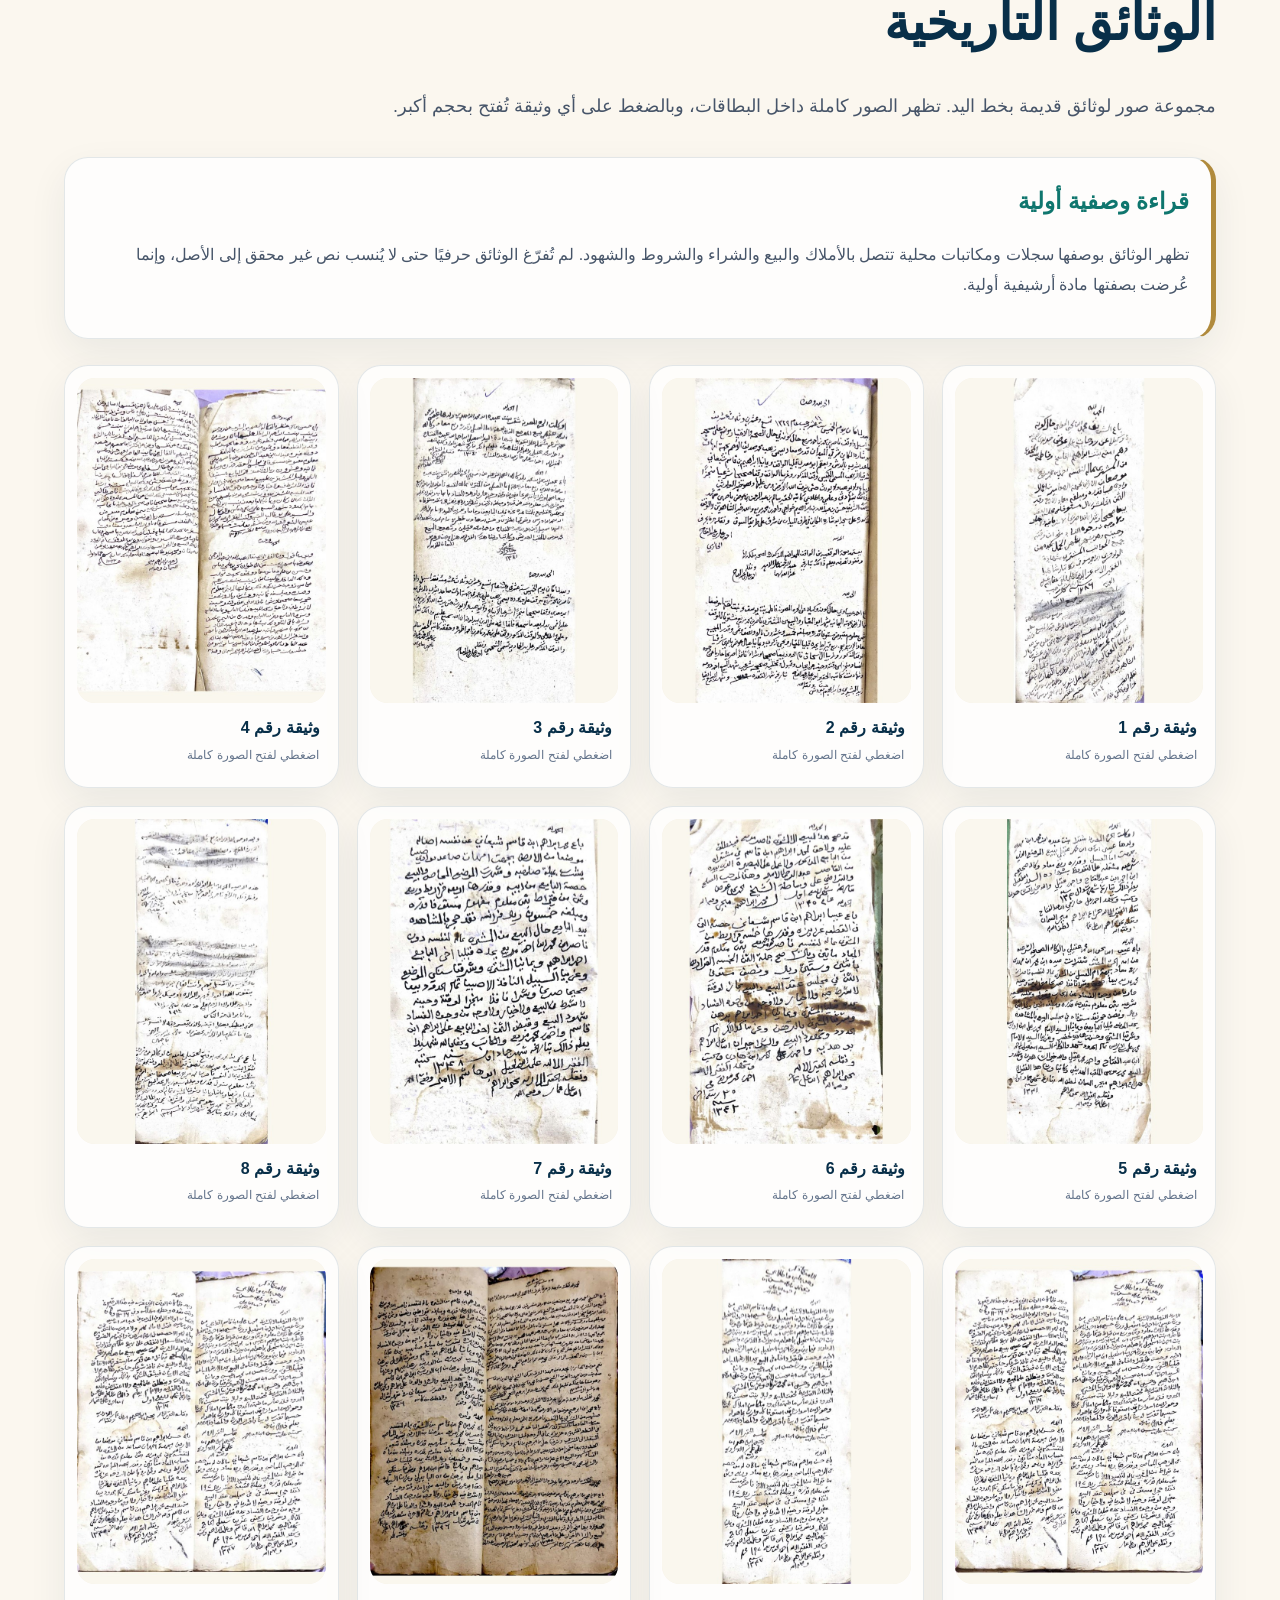
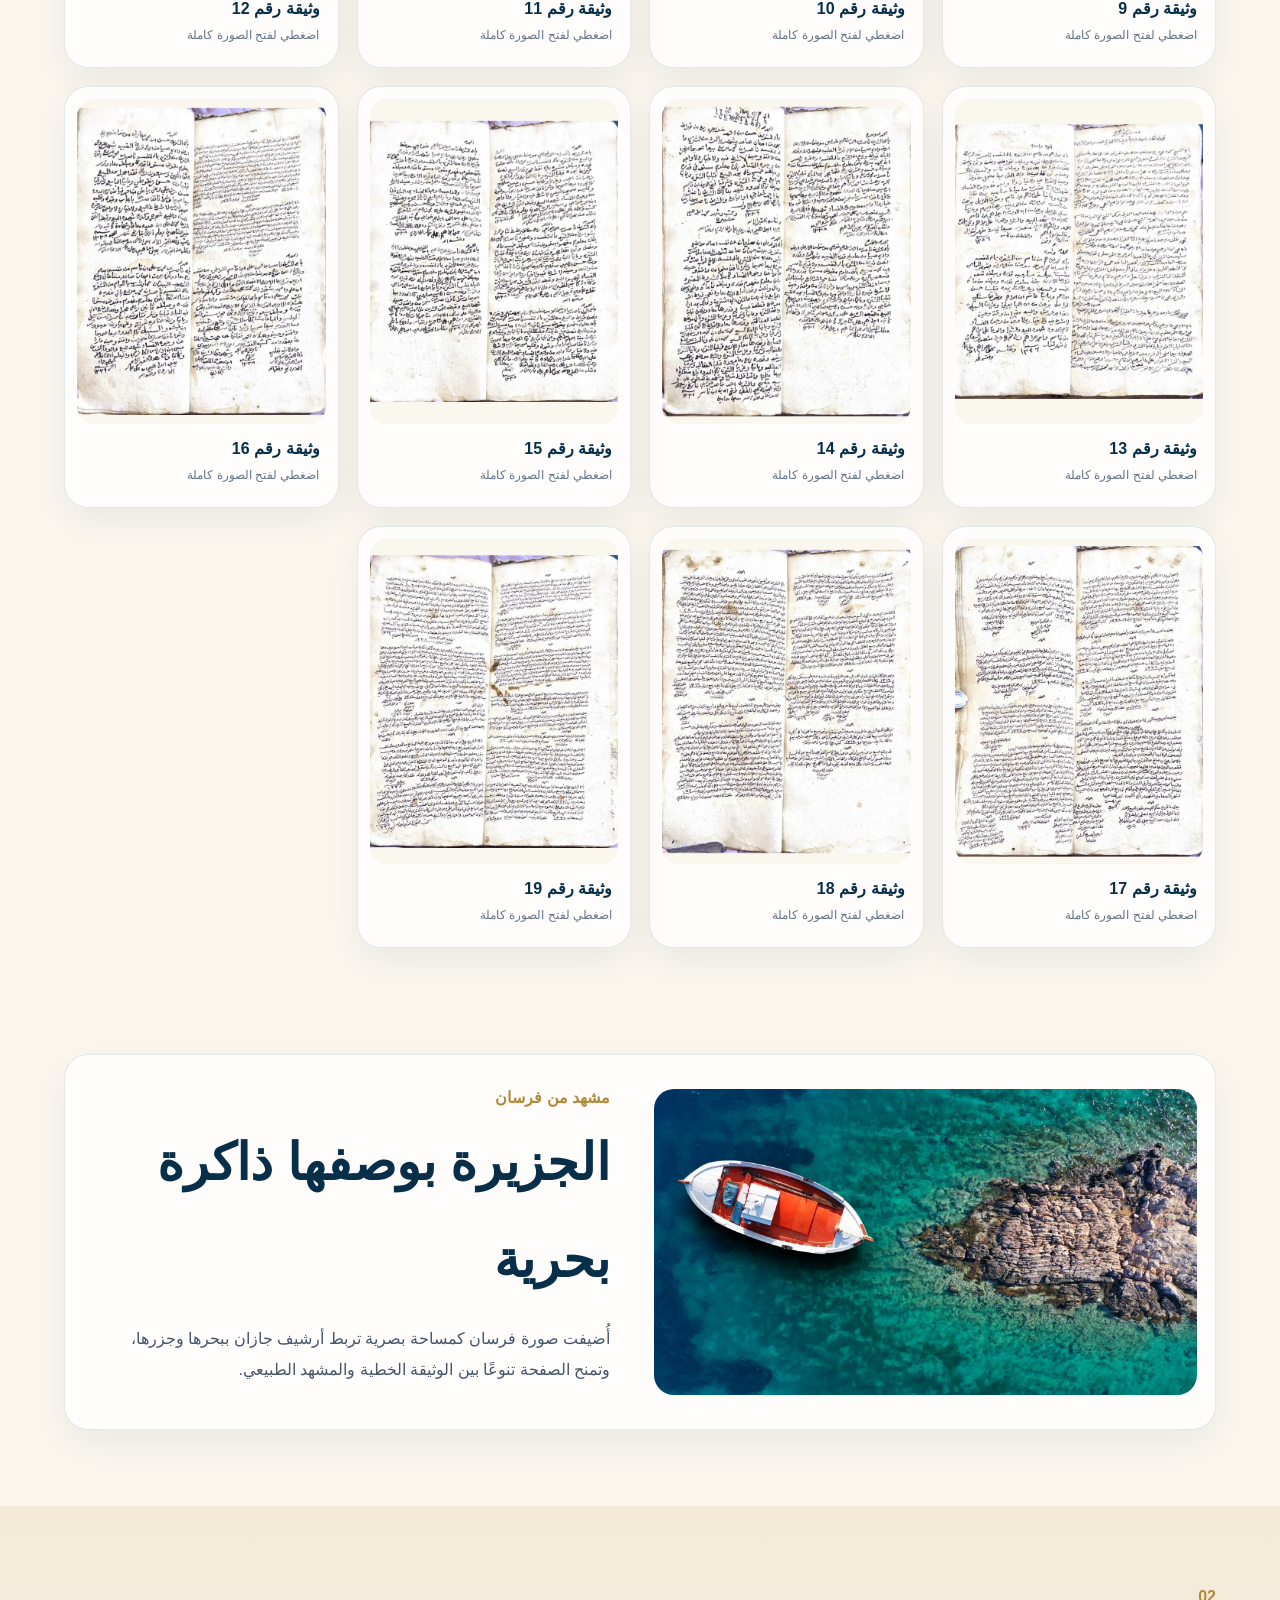
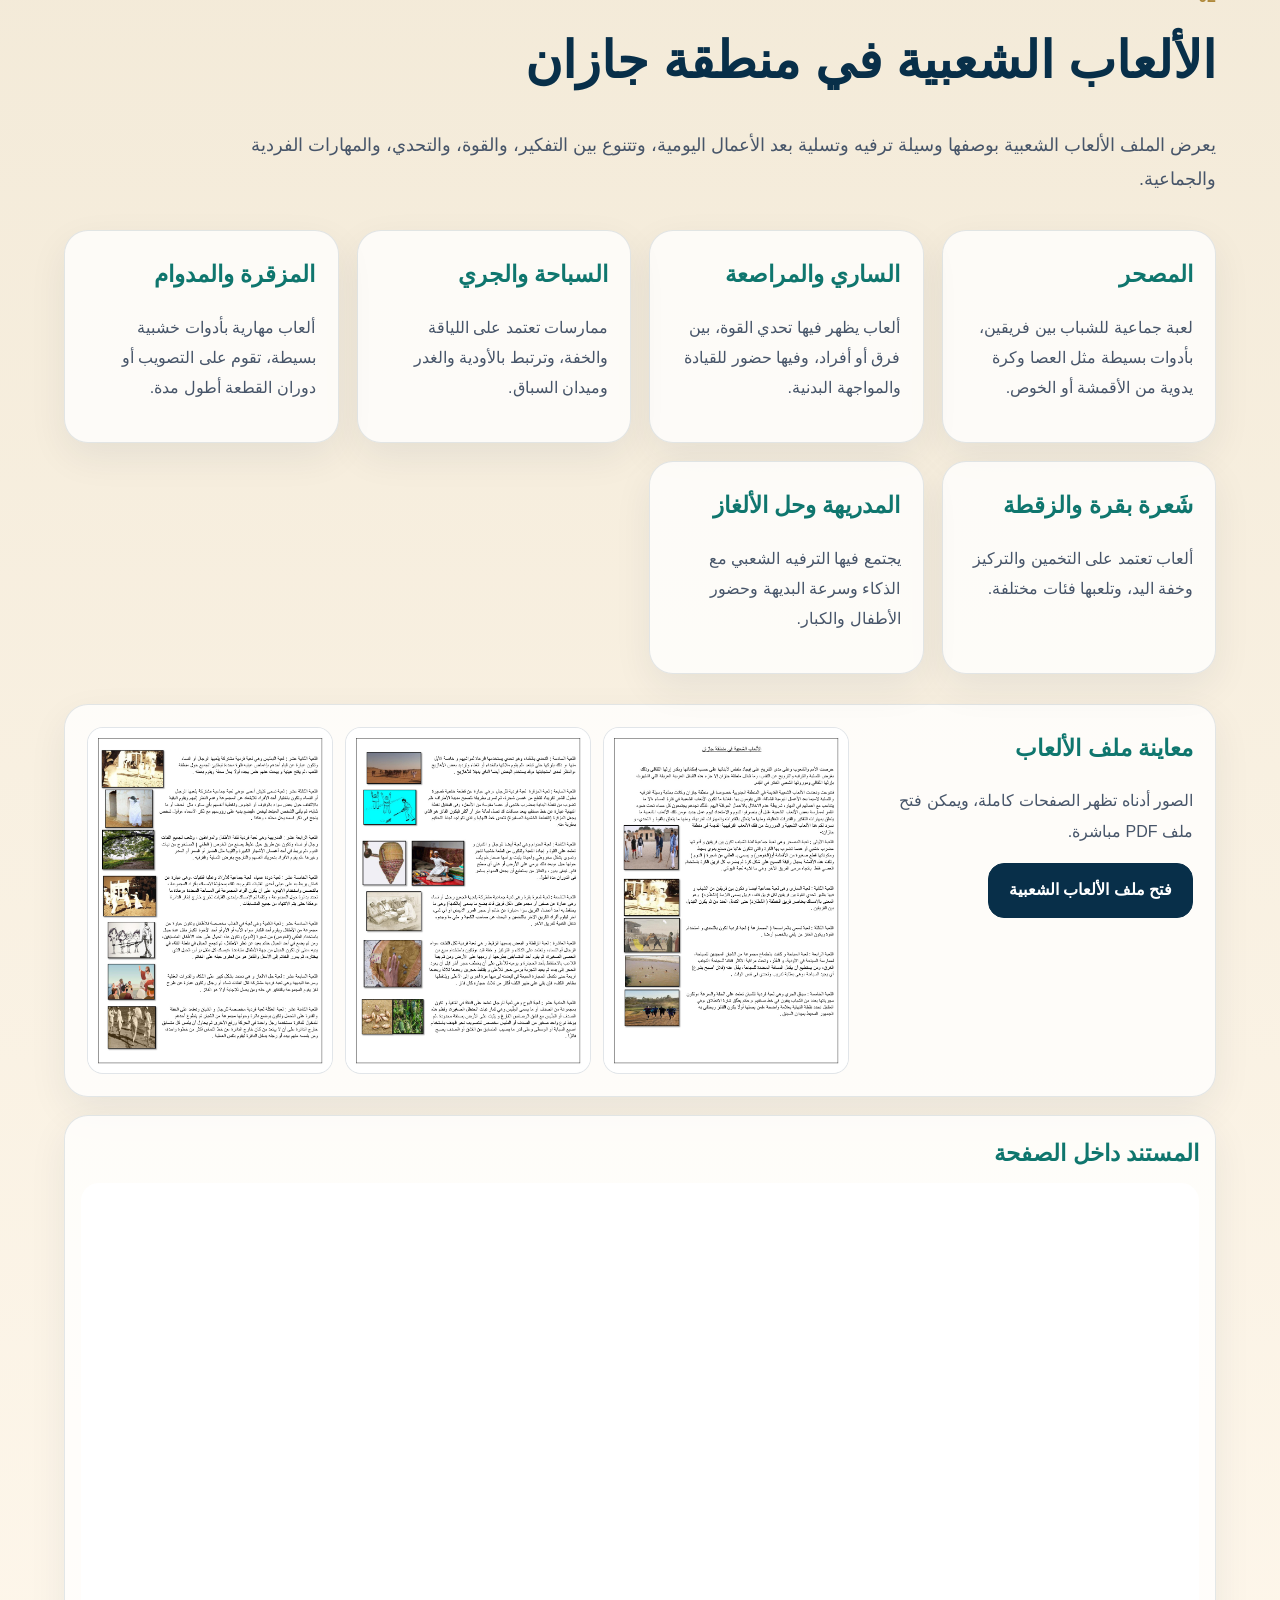
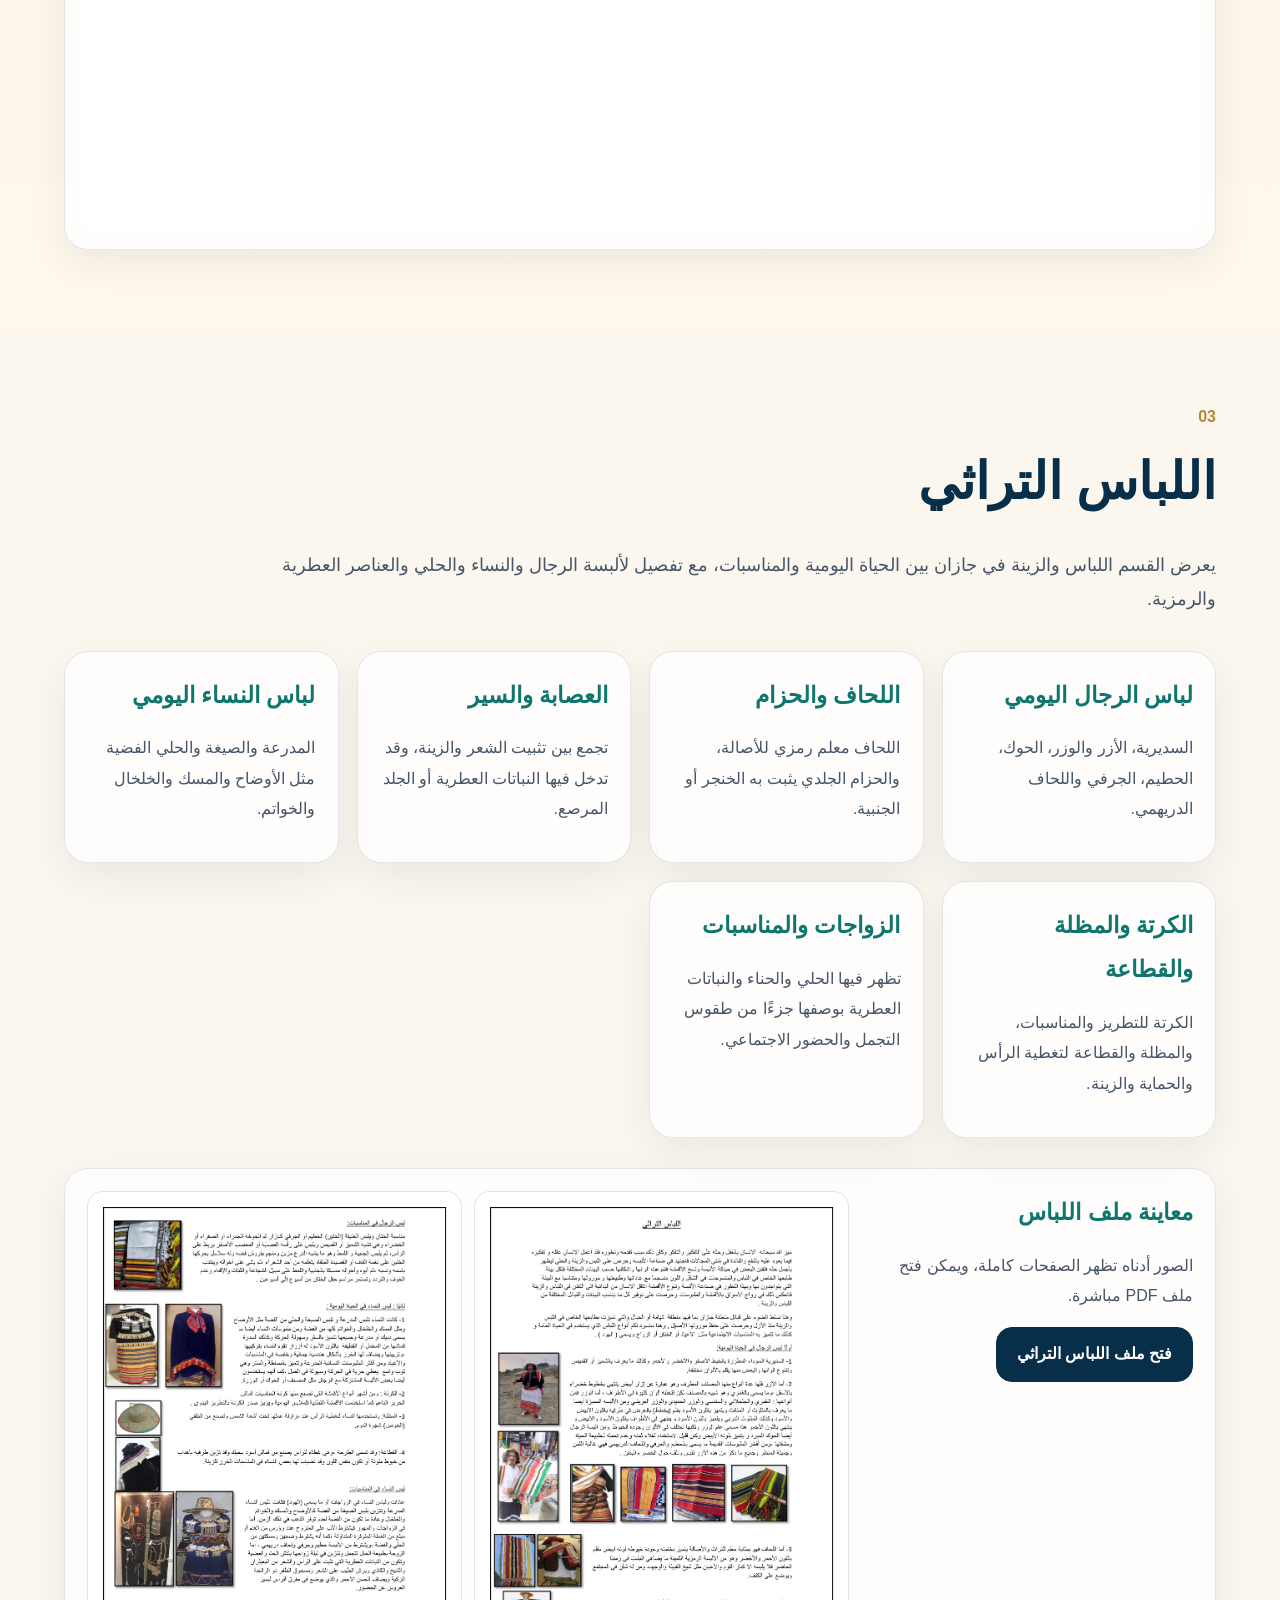
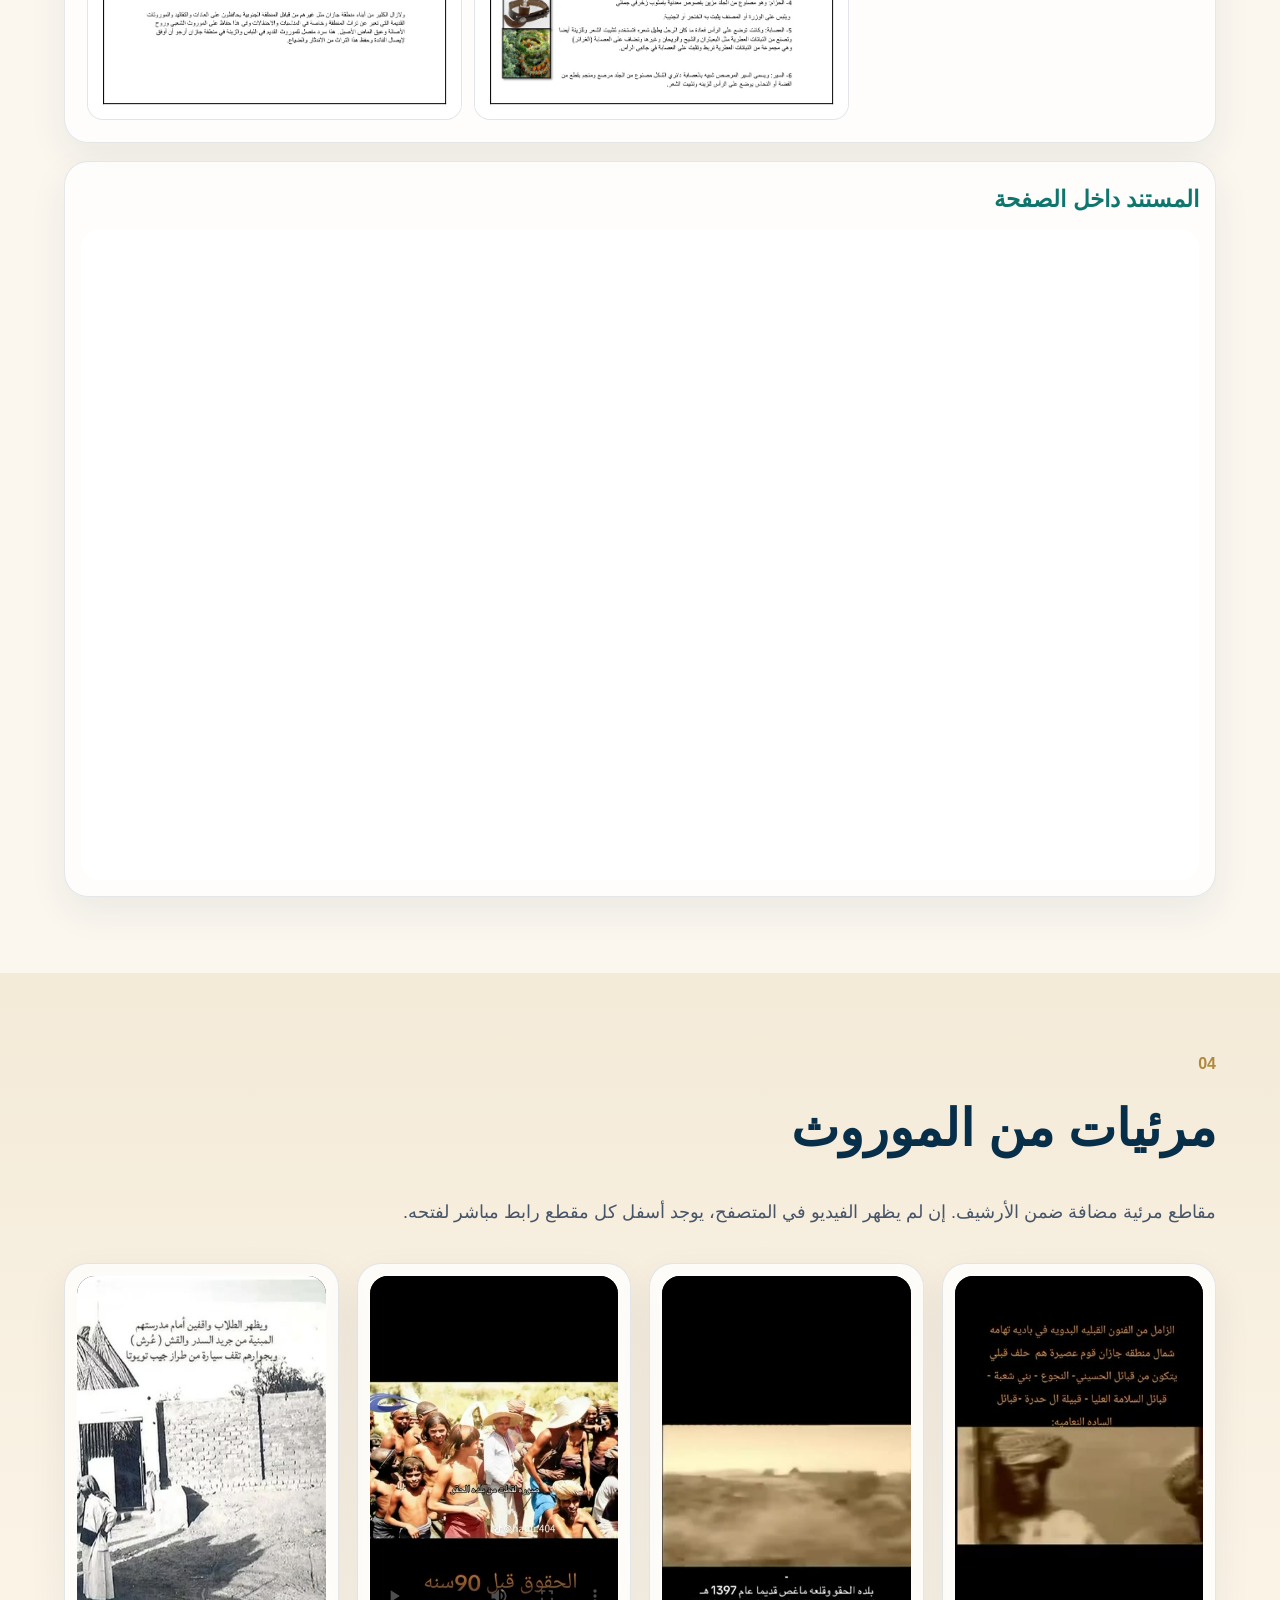
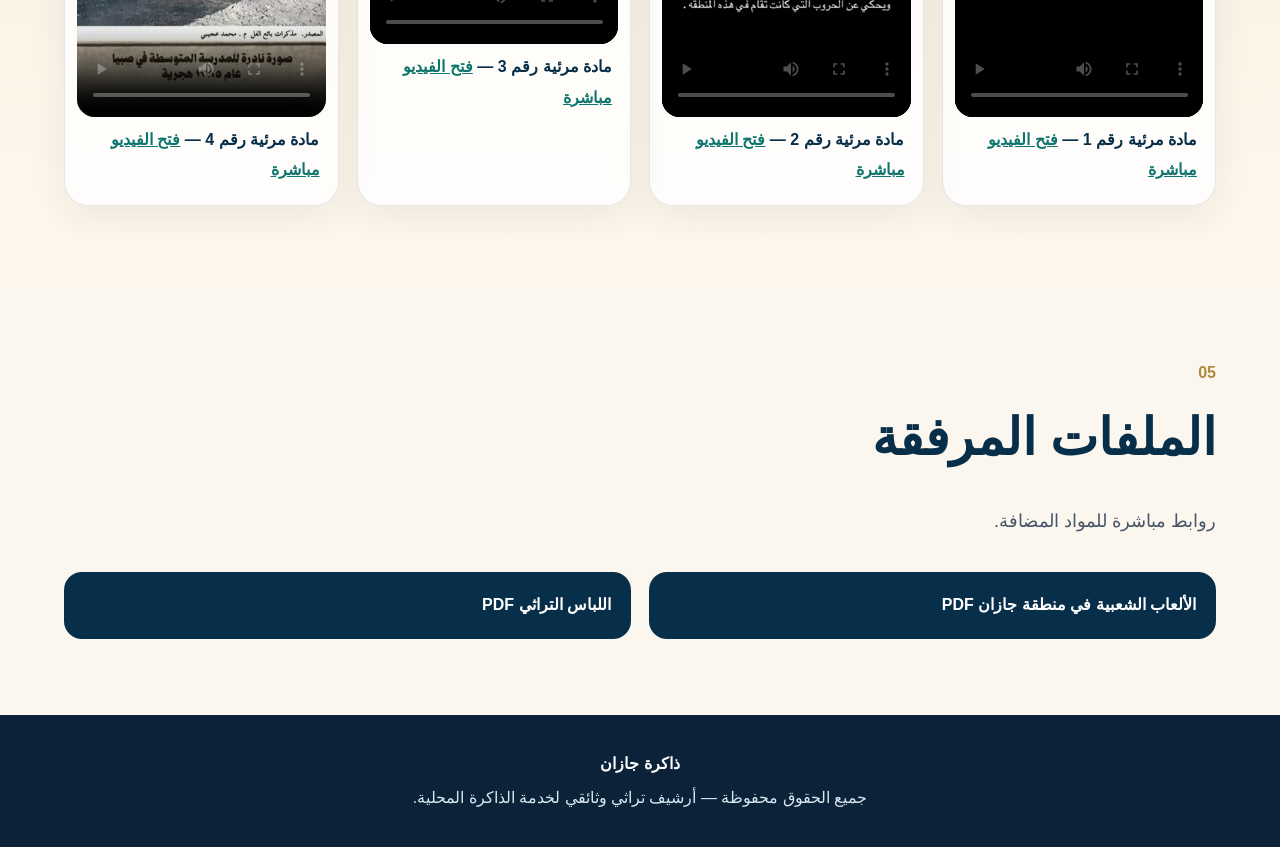
==== commit 37e64da7: "Add files via upload" ====
--- a/index.html
+++ b/index.html
@@ -1,261 +1,156 @@
 <!doctype html>
 <html lang="ar" dir="rtl">
 <head>
-  <meta charset="utf-8" />
-  <meta name="viewport" content="width=device-width, initial-scale=1" />
-  <title>ذاكرة جازان | أرشيف وثائقي وتراثي</title>
-  <meta name="description" content="أرشيف رقمي يعرض وثائق وصورًا ومواد تراثية عن جازان: وثائق مبايعات ومكاتبات، ألعاب شعبية، لباس تراثي، ومرئيات من الموروث." />
-  <link rel="stylesheet" href="style.css" />
+<meta charset="utf-8">
+<meta name="viewport" content="width=device-width, initial-scale=1">
+<title>ذاكرة جازان | أرشيف وثائقي وتراثي</title>
+<meta name="description" content="أرشيف رقمي يعرض وثائق وصورًا ومواد تراثية عن جازان: وثائق، ألعاب شعبية، لباس تراثي، ومرئيات من الموروث.">
+<style>
+:root{--navy:#082f49;--deep:#0b2239;--teal:#0f766e;--sand:#e8d8b9;--ivory:#fbf7ef;--gold:#b08a3c;--ink:#1f2937;--soft:#f2eadb;--paper:#fffaf0}
+*{box-sizing:border-box}html{scroll-behavior:smooth}body{margin:0;font-family:Tahoma,Arial,sans-serif;background:var(--ivory);color:var(--ink);line-height:1.9}a{color:inherit;text-decoration:none}img,video,iframe{max-width:100%;display:block}
+.hero{background:radial-gradient(circle at 18% 20%,rgba(15,118,110,.16),transparent 32%),linear-gradient(140deg,var(--ivory),#efe0c2);position:relative;overflow:hidden}.hero:before{content:"";position:absolute;inset:0;background:linear-gradient(90deg,rgba(8,47,73,.08),transparent),url('doc_01.jpg');background-size:520px auto;background-repeat:no-repeat;background-position:left top;opacity:.10;filter:grayscale(1)}
+.nav{position:relative;z-index:2;display:flex;justify-content:space-between;gap:24px;align-items:center;padding:24px clamp(18px,5vw,72px)}.brand{font-weight:800;color:var(--navy);font-size:24px}.links{display:flex;gap:12px;flex-wrap:wrap}.links a{padding:6px 10px;border-radius:999px;color:#164158}.links a:hover{background:rgba(8,47,73,.08)}
+.hero-grid{position:relative;z-index:2;display:grid;grid-template-columns:1.15fr .85fr;gap:42px;align-items:center;padding:38px clamp(18px,5vw,72px) 70px}.eyebrow{display:inline-block;color:var(--teal);font-weight:700;border:1px solid rgba(15,118,110,.24);padding:4px 14px;border-radius:999px;background:rgba(255,255,255,.45)}h1{font-size:clamp(42px,7vw,88px);line-height:1.18;margin:20px 0;color:var(--navy);letter-spacing:-1px}.hero-text p{font-size:20px;max-width:760px}.cta-row{display:flex;gap:12px;flex-wrap:wrap;margin-top:28px}.btn{display:inline-flex;align-items:center;justify-content:center;border:1px solid rgba(8,47,73,.25);padding:11px 20px;border-radius:16px;background:rgba(255,255,255,.7);font-weight:700}.btn.primary{background:var(--navy);color:#fff;border-color:var(--navy)}.hero-card{background:rgba(255,255,255,.42);border:1px solid rgba(8,47,73,.12);border-radius:34px;padding:16px;box-shadow:0 24px 80px rgba(8,47,73,.14)}.hero-card img{border-radius:24px;width:100%;height:auto;object-fit:contain}
+.section{padding:76px clamp(18px,5vw,72px)}.tinted{background:linear-gradient(180deg,#f3ead8,#fff8ed)}.section-head{max-width:980px;margin-bottom:34px}.section-head.center{text-align:center;margin-inline:auto}.section-head span{color:var(--gold);font-weight:800}.section h2{font-size:clamp(30px,4vw,54px);margin:0;color:var(--navy)}.section-head p{font-size:18px;color:#475569}.intro-panel{background:linear-gradient(180deg,#fffaf1,var(--ivory))}
+.feature-grid,.cards,.videos,.download-list{display:grid;grid-template-columns:repeat(auto-fit,minmax(250px,1fr));gap:18px}.feature-grid article,.note-box,.doc-card,.info-card,.video-card,.pdf-preview,.island-card,.pdf-embed{background:rgba(255,255,255,.78);border:1px solid rgba(8,47,73,.11);border-radius:24px;box-shadow:0 14px 38px rgba(8,47,73,.07)}.feature-grid article,.info-card,.note-box{padding:22px}h3{color:var(--teal);margin:0 0 8px;font-size:23px}p{color:#475569}.note-box{margin-bottom:26px;border-right:5px solid var(--gold)}
+.doc-gallery{display:grid;grid-template-columns:repeat(auto-fit,minmax(220px,1fr));gap:18px}.doc-card{padding:12px;transition:.2s}.doc-card:hover{transform:translateY(-4px);box-shadow:0 18px 44px rgba(8,47,73,.14)}.doc-card img{width:100%;height:auto;aspect-ratio:auto;object-fit:contain;border-radius:18px;background:#f8f3e8}.doc-card b{display:block;margin:10px 6px 0;color:var(--navy)}.doc-card small{display:block;margin:0 6px 8px;color:#64748b;font-size:12px}
+.pdf-preview{margin-top:30px;padding:22px;display:grid;grid-template-columns:320px 1fr;gap:24px;align-items:start}.preview-images{display:grid;grid-template-columns:repeat(auto-fit,minmax(170px,1fr));gap:12px}.preview-images img{border-radius:16px;border:1px solid rgba(8,47,73,.12);width:100%;height:auto;object-fit:contain;background:#fff}.pdf-embed{margin-top:18px;padding:16px}.pdf-embed iframe{width:100%;height:650px;border:0;border-radius:18px;background:#fff}
+.island-section{padding-top:30px}.island-card{display:grid;grid-template-columns:1fr 1fr;gap:28px;align-items:center;overflow:hidden;padding:18px}.island-card img{width:100%;height:auto;max-height:520px;object-fit:contain;border-radius:20px;background:#e8f4f2}.island-card div{padding:10px 16px}.island-card span{color:var(--gold);font-weight:800}
+.video-card{padding:12px;margin:0}.video-card video{width:100%;height:auto;border-radius:18px;background:#111;max-height:460px;object-fit:contain}.video-card figcaption{padding:8px 6px;color:var(--navy);font-weight:700}.video-card figcaption a{color:var(--teal);text-decoration:underline}.download-list a{padding:18px 20px;border-radius:18px;background:var(--navy);color:#fff;font-weight:700}
+footer{background:var(--deep);color:#fff;padding:34px clamp(18px,5vw,72px);text-align:center}footer p{margin:4px 0 0;color:#d8e6ef}
+@media(max-width:850px){.hero-grid,.pdf-preview,.island-card{grid-template-columns:1fr}.links{font-size:14px}.pdf-embed iframe{height:460px}}
+</style>
 </head>
 <body>
-  <header class="hero">
-    <nav class="nav">
-      <div class="brand">ذاكرة جازان</div>
-      <div class="links">
-        <a href="#documents">الوثائق</a>
-        <a href="#materials">المواد</a>
-        <a href="#games">الألعاب الشعبية</a>
-        <a href="#clothing">اللباس التراثي</a>
-        <a href="#videos">المرئيات</a>
-      </div>
-    </nav>
-    <section class="hero-grid">
-      <div class="hero-text">
-        <span class="eyebrow">أرشيف حي للمكان والإنسان</span>
-        <h1>مواد تراثية ووثائقية من ذاكرة جازان</h1>
-        <p>مساحة هادئة تجمع الوثيقة والصورة والموروث الشعبي في عرض مرتب يحفظ التفاصيل ويقربها للباحث والزائر.</p>
-        <div class="cta-row">
-          <a class="btn primary" href="#documents">استعراض الوثائق</a>
-          <a class="btn" href="#files">تحميل الملفات</a>
-        </div>
-      </div>
-      <div class="hero-card"><img src="cover.png" alt="غلاف ذاكرة الفكر في جازان" /></div>
-    </section>
-  </header>
-
-  <main>
-    <section class="section intro-panel" id="materials">
-      <div class="section-head center">
-        <span>تمهيد</span><h2>ما الذي تضمه هذه المواد؟</h2>
-        <p>تضم الصفحة مجموعة من الوثائق الخطية، وملفين تعريفيين عن الألعاب الشعبية واللباس التراثي، ومقاطع مرئية وصورة بحرية من فرسان. جرى ترتيب الصور وتحسين عرضها للقراءة دون المساس بأصلها.</p>
-      </div>
-      <div class="feature-grid">
-        <article><h3>وثائق بخط اليد</h3><p>نماذج أرشيفية تتضمن مبايعات ومكاتبات وإشارات إلى أطراف وشهود وتواريخ هجرية، وهي مادة أولية قابلة للقراءة والتحقيق لاحقًا.</p></article>
-        <article><h3>موروث اجتماعي</h3><p>مواد تشرح جانبًا من الحياة اليومية: الألعاب، اللباس، الزينة، ومظاهر المناسبات.</p></article>
-        <article><h3>ذاكرة مكان</h3><p>إضافة صورة فرسان والمرئيات تمنح الموقع حضورًا بصريًا يربط الوثيقة بالمكان والبحر والإنسان.</p></article>
-      </div>
-    </section>
-
-    <section id="documents" class="section">
-      <div class="section-head">
-        <span>01</span><h2>الوثائق التاريخية</h2>
-        <p>مجموعة صور لوثائق قديمة بخط اليد. رتبت الوثائق في بطاقات متتابعة مع صور محسّنة للعرض، ويمكن فتح كل وثيقة بحجمها الكامل لمعاينة الخط والتواقيع والتواريخ.</p>
-      </div>
-      <div class="note-box">
-        <h3>قراءة وصفية أولية</h3>
-        <p>تظهر الوثائق بوصفها سجلات ومكاتبات محلية تتصل بالأملاك والبيع والشراء والشروط والشهود، وفي بعضها تواريخ هجرية مثل 1329 و1338 و1341 و1348 تقريبًا بحسب وضوح الصورة. لم تُفرّغ الوثائق حرفيًا داخل الموقع حتى لا يُنسب نص غير محقق إلى الأصل، وإنما عُرضت بصفتها مادة أرشيفية أولية.</p>
-      </div>
-      <div class="doc-gallery">
-        <a class="doc-card" href="doc_01.jpg" target="_blank">
-          <img src="archive_doc_01.jpg" alt="وثيقة أرشيفية رقم 1" loading="lazy" />
-          <b>وثيقة رقم 1</b>
-          <small>صورة محسّنة للعرض — افتحيها كاملة للتكبير</small>
-        </a>
-
-        <a class="doc-card" href="doc_02.jpg" target="_blank">
-          <img src="archive_doc_02.jpg" alt="وثيقة أرشيفية رقم 2" loading="lazy" />
-          <b>وثيقة رقم 2</b>
-          <small>صورة محسّنة للعرض — افتحيها كاملة للتكبير</small>
-        </a>
-
-        <a class="doc-card" href="doc_03.jpg" target="_blank">
-          <img src="archive_doc_03.jpg" alt="وثيقة أرشيفية رقم 3" loading="lazy" />
-          <b>وثيقة رقم 3</b>
-          <small>صورة محسّنة للعرض — افتحيها كاملة للتكبير</small>
-        </a>
-
-        <a class="doc-card" href="doc_04.jpg" target="_blank">
-          <img src="archive_doc_04.jpg" alt="وثيقة أرشيفية رقم 4" loading="lazy" />
-          <b>وثيقة رقم 4</b>
-          <small>صورة محسّنة للعرض — افتحيها كاملة للتكبير</small>
-        </a>
-
-        <a class="doc-card" href="doc_05.jpg" target="_blank">
-          <img src="archive_doc_05.jpg" alt="وثيقة أرشيفية رقم 5" loading="lazy" />
-          <b>وثيقة رقم 5</b>
-          <small>صورة محسّنة للعرض — افتحيها كاملة للتكبير</small>
-        </a>
-
-        <a class="doc-card" href="doc_06.jpg" target="_blank">
-          <img src="archive_doc_06.jpg" alt="وثيقة أرشيفية رقم 6" loading="lazy" />
-          <b>وثيقة رقم 6</b>
-          <small>صورة محسّنة للعرض — افتحيها كاملة للتكبير</small>
-        </a>
-
-        <a class="doc-card" href="doc_07.jpg" target="_blank">
-          <img src="archive_doc_07.jpg" alt="وثيقة أرشيفية رقم 7" loading="lazy" />
-          <b>وثيقة رقم 7</b>
-          <small>صورة محسّنة للعرض — افتحيها كاملة للتكبير</small>
-        </a>
-
-        <a class="doc-card" href="doc_08.jpg" target="_blank">
-          <img src="archive_doc_08.jpg" alt="وثيقة أرشيفية رقم 8" loading="lazy" />
-          <b>وثيقة رقم 8</b>
-          <small>صورة محسّنة للعرض — افتحيها كاملة للتكبير</small>
-        </a>
-
-        <a class="doc-card" href="doc_09.jpg" target="_blank">
-          <img src="archive_doc_09.jpg" alt="وثيقة أرشيفية رقم 9" loading="lazy" />
-          <b>وثيقة رقم 9</b>
-          <small>صورة محسّنة للعرض — افتحيها كاملة للتكبير</small>
-        </a>
-
-        <a class="doc-card" href="doc_10.jpg" target="_blank">
-          <img src="archive_doc_10.jpg" alt="وثيقة أرشيفية رقم 10" loading="lazy" />
-          <b>وثيقة رقم 10</b>
-          <small>صورة محسّنة للعرض — افتحيها كاملة للتكبير</small>
-        </a>
-
-        <a class="doc-card" href="doc_11.jpg" target="_blank">
-          <img src="archive_doc_11.jpg" alt="وثيقة أرشيفية رقم 11" loading="lazy" />
-          <b>وثيقة رقم 11</b>
-          <small>صورة محسّنة للعرض — افتحيها كاملة للتكبير</small>
-        </a>
-
-        <a class="doc-card" href="doc_12.jpg" target="_blank">
-          <img src="archive_doc_12.jpg" alt="وثيقة أرشيفية رقم 12" loading="lazy" />
-          <b>وثيقة رقم 12</b>
-          <small>صورة محسّنة للعرض — افتحيها كاملة للتكبير</small>
-        </a>
-
-        <a class="doc-card" href="doc_13.jpg" target="_blank">
-          <img src="archive_doc_13.jpg" alt="وثيقة أرشيفية رقم 13" loading="lazy" />
-          <b>وثيقة رقم 13</b>
-          <small>صورة محسّنة للعرض — افتحيها كاملة للتكبير</small>
-        </a>
-
-        <a class="doc-card" href="doc_14.jpg" target="_blank">
-          <img src="archive_doc_14.jpg" alt="وثيقة أرشيفية رقم 14" loading="lazy" />
-          <b>وثيقة رقم 14</b>
-          <small>صورة محسّنة للعرض — افتحيها كاملة للتكبير</small>
-        </a>
-
-        <a class="doc-card" href="doc_15.jpg" target="_blank">
-          <img src="archive_doc_15.jpg" alt="وثيقة أرشيفية رقم 15" loading="lazy" />
-          <b>وثيقة رقم 15</b>
-          <small>صورة محسّنة للعرض — افتحيها كاملة للتكبير</small>
-        </a>
-
-        <a class="doc-card" href="doc_16.jpg" target="_blank">
-          <img src="archive_doc_16.jpg" alt="وثيقة أرشيفية رقم 16" loading="lazy" />
-          <b>وثيقة رقم 16</b>
-          <small>صورة محسّنة للعرض — افتحيها كاملة للتكبير</small>
-        </a>
-
-        <a class="doc-card" href="doc_17.jpg" target="_blank">
-          <img src="archive_doc_17.jpg" alt="وثيقة أرشيفية رقم 17" loading="lazy" />
-          <b>وثيقة رقم 17</b>
-          <small>صورة محسّنة للعرض — افتحيها كاملة للتكبير</small>
-        </a>
-
-        <a class="doc-card" href="doc_18.jpg" target="_blank">
-          <img src="archive_doc_18.jpg" alt="وثيقة أرشيفية رقم 18" loading="lazy" />
-          <b>وثيقة رقم 18</b>
-          <small>صورة محسّنة للعرض — افتحيها كاملة للتكبير</small>
-        </a>
-
-        <a class="doc-card" href="doc_19.jpg" target="_blank">
-          <img src="archive_doc_19.jpg" alt="وثيقة أرشيفية رقم 19" loading="lazy" />
-          <b>وثيقة رقم 19</b>
-          <small>صورة محسّنة للعرض — افتحيها كاملة للتكبير</small>
-        </a>
-      </div>
-    </section>
-
-    <section class="section island-section">
-      <div class="island-card">
-        <img src="farasan-islands.jpg" alt="مشهد بحري من جزر فرسان" loading="lazy" />
-        <div>
-          <span>مشهد من فرسان</span>
-          <h2>الجزيرة بوصفها ذاكرة بحرية</h2>
-          <p>أُضيفت صورة فرسان كمساحة بصرية تربط أرشيف جازان ببحرها وجزرها، وتمنح الصفحة تنوعًا بين الوثيقة الخطية والمشهد الطبيعي.</p>
-        </div>
-      </div>
-    </section>
-
-    <section id="games" class="section tinted">
-      <div class="section-head">
-        <span>02</span><h2>الألعاب الشعبية في منطقة جازان</h2>
-        <p>يعرض الملف الألعاب الشعبية بوصفها وسيلة ترفيه وتسلية بعد الأعمال اليومية، وتتنوع بين مهارات التفكير والقدرات العقلية، والقوة والتحدي، والمهارات الفردية والجماعية.</p>
-      </div>
-      <div class="cards">
-        <article class="info-card"><h3>المصحر</h3><p>لعبة جماعية للشباب بين فريقين، بأدوات بسيطة مثل العصا وكرة يدوية من الأقمشة أو الخوص.</p></article>
-        <article class="info-card"><h3>الساري والمراصعة</h3><p>ألعاب يظهر فيها تحدي القوة، بين فرق أو أفراد، وفيها حضور للقيادة والمواجهة البدنية.</p></article>
-        <article class="info-card"><h3>السباحة والجري</h3><p>ممارسات تعتمد على اللياقة والخفة، وترتبط بالأودية والغدر وميدان السباق.</p></article>
-        <article class="info-card"><h3>المزقرة والمدوام</h3><p>ألعاب مهارية بأدوات خشبية بسيطة، تقوم على التصويب أو دوران القطعة أطول مدة.</p></article>
-        <article class="info-card"><h3>شَعرة بقرة والزقطة</h3><p>ألعاب تعتمد على التخمين والتركيز وخفة اليد، وتلعبها فئات مختلفة.</p></article>
-        <article class="info-card"><h3>المدريهة وحل الألغاز</h3><p>يجتمع فيها الترفيه الشعبي مع الذكاء وسرعة البديهة وحضور الأطفال والكبار.</p></article>
-      </div>
-      <div class="pdf-preview">
-        <div><h3>معاينة ملف الألعاب</h3><p>يفتح الزائر الصفحات المصورة أو ملف PDF الكامل.</p><a class="btn primary" href="popular_games.pdf" target="_blank">فتح ملف الألعاب الشعبية</a></div>
-        <div class="preview-images">
-          <a href="popular_games_page_1_full.jpg" target="_blank"><img src="popular_games_page_1.jpg" alt="صفحة 1 من ملف الألعاب الشعبية" loading="lazy" /></a>
-          <a href="popular_games_page_2_full.jpg" target="_blank"><img src="popular_games_page_2.jpg" alt="صفحة 2 من ملف الألعاب الشعبية" loading="lazy" /></a>
-          <a href="popular_games_page_3_full.jpg" target="_blank"><img src="popular_games_page_3.jpg" alt="صفحة 3 من ملف الألعاب الشعبية" loading="lazy" /></a>
-        </div>
-      </div>
-    </section>
-
-    <section id="clothing" class="section">
-      <div class="section-head">
-        <span>03</span><h2>اللباس التراثي</h2>
-        <p>يعرض القسم اللباس والزينة في جازان بين الحياة اليومية والمناسبات، مع تفصيل لألبسة الرجال والنساء والحلي والعناصر العطرية والرمزية.</p>
-      </div>
-      <div class="cards two">
-        <article class="info-card"><h3>لباس الرجال اليومي</h3><p>السديرية، الأزر والوزر، الحوك، الحطيم، الجرفي واللحاف الدريهمي، مع اختلاف الألوان وجودة الخيوط.</p></article>
-        <article class="info-card"><h3>اللحاف والحزام</h3><p>اللحاف معلم رمزي للأصالة، والحزام الجلدي يثبت به الخنجر أو الجنبية.</p></article>
-        <article class="info-card"><h3>العصابة والسير</h3><p>تجمع بين تثبيت الشعر والزينة، وقد تدخل فيها النباتات العطرية أو الجلد المرصع.</p></article>
-        <article class="info-card"><h3>لباس النساء اليومي</h3><p>المدرعة والصيغة والحلي الفضية مثل الأوضاح والمسك والخلخال والخواتم.</p></article>
-        <article class="info-card"><h3>الكرتة والمظلة والقطاعة</h3><p>الكرتة للتطريز والمناسبات، والمظلة والقطاعة لتغطية الرأس والحماية والزينة.</p></article>
-        <article class="info-card"><h3>الزواجات والمناسبات</h3><p>تظهر فيها الحلي والحناء والنباتات العطرية، بوصفها جزءًا من طقوس التجمل والحضور الاجتماعي.</p></article>
-      </div>
-      <div class="pdf-preview">
-        <div><h3>معاينة ملف اللباس</h3><p>يمكن فتح الصفحات المصورة أو ملف PDF الكامل.</p><a class="btn primary" href="traditional_clothing.pdf" target="_blank">فتح ملف اللباس التراثي</a></div>
-        <div class="preview-images">
-          <a href="traditional_clothing_page_1_full.jpg" target="_blank"><img src="traditional_clothing_page_1.jpg" alt="صفحة 1 من ملف اللباس التراثي" loading="lazy" /></a>
-          <a href="traditional_clothing_page_2_full.jpg" target="_blank"><img src="traditional_clothing_page_2.jpg" alt="صفحة 2 من ملف اللباس التراثي" loading="lazy" /></a>
-        </div>
-      </div>
-    </section>
-
-    <section id="videos" class="section tinted">
-      <div class="section-head">
-        <span>04</span><h2>مرئيات من الموروث</h2>
-        <p>مقاطع مرئية مضافة ضمن الأرشيف لتوثيق الحركة والأداء والملامح الحية للموروث.</p>
-      </div>
-      <div class="videos">
-        <figure class="video-card"><video controls preload="metadata" src="video_01.mp4" poster="video_01.jpg"></video><figcaption>مادة مرئية رقم 1</figcaption></figure>
-
-        <figure class="video-card"><video controls preload="metadata" src="video_02.mp4" poster="video_02.jpg"></video><figcaption>مادة مرئية رقم 2</figcaption></figure>
-
-        <figure class="video-card"><video controls preload="metadata" src="video_03.mp4" poster="video_03.jpg"></video><figcaption>مادة مرئية رقم 3</figcaption></figure>
-
-        <figure class="video-card"><video controls preload="metadata" src="video_04.mp4" poster="video_04.jpg"></video><figcaption>مادة مرئية رقم 4</figcaption></figure>
-      </div>
-    </section>
-
-    <section id="files" class="section files-section">
-      <div class="section-head"><span>05</span><h2>الملفات المرفقة</h2><p>نسخ قابلة للفتح والتحميل من المواد المضافة.</p></div>
-      <div class="download-list">
-        <a href="popular_games.pdf" target="_blank">الألعاب الشعبية في منطقة جازان PDF</a>
-        <a href="traditional_clothing.pdf" target="_blank">اللباس التراثي PDF</a>
-      </div>
-    </section>
-  </main>
-
-  <footer>
-    <b>ذاكرة جازان</b>
-    <p>جميع الحقوق محفوظة — أرشيف تراثي وثائقي لخدمة الذاكرة المحلية.</p>
-  </footer>
-</body>
-</html>+<header class="hero"><nav class="nav"><div class="brand">ذاكرة جازان</div><div class="links"><a href="#documents">الوثائق</a><a href="#games">الألعاب الشعبية</a><a href="#clothing">اللباس التراثي</a><a href="#videos">المرئيات</a><a href="#files">الملفات</a></div></nav><section class="hero-grid"><div class="hero-text"><span class="eyebrow">أرشيف حي للمكان والإنسان</span><h1>مواد تراثية ووثائقية من ذاكرة جازان</h1><p>مساحة تجمع الوثيقة والصورة والموروث الشعبي في عرض مرتب يحفظ التفاصيل ويقربها للباحث والزائر.</p><div class="cta-row"><a class="btn primary" href="#documents">استعراض الوثائق</a><a class="btn" href="#files">فتح الملفات</a></div></div><div class="hero-card"><img src="cover.png" alt="غلاف ذاكرة الفكر في جازان"></div></section></header>
+<main>
+<section class="section intro-panel"><div class="section-head center"><span>تمهيد</span><h2>ما الذي تضمه هذه المواد؟</h2><p>تضم الصفحة وثائق خطية، وملفين تعريفيين عن الألعاب الشعبية واللباس التراثي، ومقاطع مرئية وصورة من فرسان. تم تعديل عرض الصور بحيث تظهر كاملة داخل الصفحة مع رابط لفتحها بالحجم الأكبر.</p></div><div class="feature-grid"><article><h3>وثائق بخط اليد</h3><p>نماذج أرشيفية تتضمن مبايعات ومكاتبات وأطرافًا وشهودًا وتواريخ هجرية، وتُعرض كمادة أولية قابلة للتحقيق.</p></article><article><h3>موروث اجتماعي</h3><p>مواد تشرح جانبًا من الحياة اليومية: الألعاب، اللباس، الزينة، ومظاهر المناسبات.</p></article><article><h3>ذاكرة مكان</h3><p>صورة فرسان والمرئيات تربط الوثيقة بالمكان والبحر والإنسان.</p></article></div></section>
+<section id="documents" class="section"><div class="section-head"><span>01</span><h2>الوثائق التاريخية</h2><p>مجموعة صور لوثائق قديمة بخط اليد. تظهر الصور كاملة داخل البطاقات، وبالضغط على أي وثيقة تُفتح بحجم أكبر.</p></div><div class="note-box"><h3>قراءة وصفية أولية</h3><p>تظهر الوثائق بوصفها سجلات ومكاتبات محلية تتصل بالأملاك والبيع والشراء والشروط والشهود. لم تُفرّغ الوثائق حرفيًا حتى لا يُنسب نص غير محقق إلى الأصل، وإنما عُرضت بصفتها مادة أرشيفية أولية.</p></div><div class="doc-gallery"><a class="doc-card" href="doc_01.jpg" target="_blank" rel="noopener">
+  <img src="doc_01_thumb.jpg" alt="وثيقة أرشيفية رقم 1" loading="lazy">
+  <b>وثيقة رقم 1</b>
+  <small>اضغطي لفتح الصورة كاملة</small>
+</a>
+<a class="doc-card" href="doc_02.jpg" target="_blank" rel="noopener">
+  <img src="doc_02_thumb.jpg" alt="وثيقة أرشيفية رقم 2" loading="lazy">
+  <b>وثيقة رقم 2</b>
+  <small>اضغطي لفتح الصورة كاملة</small>
+</a>
+<a class="doc-card" href="doc_03.jpg" target="_blank" rel="noopener">
+  <img src="doc_03_thumb.jpg" alt="وثيقة أرشيفية رقم 3" loading="lazy">
+  <b>وثيقة رقم 3</b>
+  <small>اضغطي لفتح الصورة كاملة</small>
+</a>
+<a class="doc-card" href="doc_04.jpg" target="_blank" rel="noopener">
+  <img src="doc_04_thumb.jpg" alt="وثيقة أرشيفية رقم 4" loading="lazy">
+  <b>وثيقة رقم 4</b>
+  <small>اضغطي لفتح الصورة كاملة</small>
+</a>
+<a class="doc-card" href="doc_05.jpg" target="_blank" rel="noopener">
+  <img src="doc_05_thumb.jpg" alt="وثيقة أرشيفية رقم 5" loading="lazy">
+  <b>وثيقة رقم 5</b>
+  <small>اضغطي لفتح الصورة كاملة</small>
+</a>
+<a class="doc-card" href="doc_06.jpg" target="_blank" rel="noopener">
+  <img src="doc_06_thumb.jpg" alt="وثيقة أرشيفية رقم 6" loading="lazy">
+  <b>وثيقة رقم 6</b>
+  <small>اضغطي لفتح الصورة كاملة</small>
+</a>
+<a class="doc-card" href="doc_07.jpg" target="_blank" rel="noopener">
+  <img src="doc_07_thumb.jpg" alt="وثيقة أرشيفية رقم 7" loading="lazy">
+  <b>وثيقة رقم 7</b>
+  <small>اضغطي لفتح الصورة كاملة</small>
+</a>
+<a class="doc-card" href="doc_08.jpg" target="_blank" rel="noopener">
+  <img src="doc_08_thumb.jpg" alt="وثيقة أرشيفية رقم 8" loading="lazy">
+  <b>وثيقة رقم 8</b>
+  <small>اضغطي لفتح الصورة كاملة</small>
+</a>
+<a class="doc-card" href="doc_09.jpg" target="_blank" rel="noopener">
+  <img src="doc_09_thumb.jpg" alt="وثيقة أرشيفية رقم 9" loading="lazy">
+  <b>وثيقة رقم 9</b>
+  <small>اضغطي لفتح الصورة كاملة</small>
+</a>
+<a class="doc-card" href="doc_10.jpg" target="_blank" rel="noopener">
+  <img src="doc_10_thumb.jpg" alt="وثيقة أرشيفية رقم 10" loading="lazy">
+  <b>وثيقة رقم 10</b>
+  <small>اضغطي لفتح الصورة كاملة</small>
+</a>
+<a class="doc-card" href="doc_11.jpg" target="_blank" rel="noopener">
+  <img src="doc_11_thumb.jpg" alt="وثيقة أرشيفية رقم 11" loading="lazy">
+  <b>وثيقة رقم 11</b>
+  <small>اضغطي لفتح الصورة كاملة</small>
+</a>
+<a class="doc-card" href="doc_12.jpg" target="_blank" rel="noopener">
+  <img src="doc_12_thumb.jpg" alt="وثيقة أرشيفية رقم 12" loading="lazy">
+  <b>وثيقة رقم 12</b>
+  <small>اضغطي لفتح الصورة كاملة</small>
+</a>
+<a class="doc-card" href="doc_13.jpg" target="_blank" rel="noopener">
+  <img src="doc_13_thumb.jpg" alt="وثيقة أرشيفية رقم 13" loading="lazy">
+  <b>وثيقة رقم 13</b>
+  <small>اضغطي لفتح الصورة كاملة</small>
+</a>
+<a class="doc-card" href="doc_14.jpg" target="_blank" rel="noopener">
+  <img src="doc_14_thumb.jpg" alt="وثيقة أرشيفية رقم 14" loading="lazy">
+  <b>وثيقة رقم 14</b>
+  <small>اضغطي لفتح الصورة كاملة</small>
+</a>
+<a class="doc-card" href="doc_15.jpg" target="_blank" rel="noopener">
+  <img src="doc_15_thumb.jpg" alt="وثيقة أرشيفية رقم 15" loading="lazy">
+  <b>وثيقة رقم 15</b>
+  <small>اضغطي لفتح الصورة كاملة</small>
+</a>
+<a class="doc-card" href="doc_16.jpg" target="_blank" rel="noopener">
+  <img src="doc_16_thumb.jpg" alt="وثيقة أرشيفية رقم 16" loading="lazy">
+  <b>وثيقة رقم 16</b>
+  <small>اضغطي لفتح الصورة كاملة</small>
+</a>
+<a class="doc-card" href="doc_17.jpg" target="_blank" rel="noopener">
+  <img src="doc_17_thumb.jpg" alt="وثيقة أرشيفية رقم 17" loading="lazy">
+  <b>وثيقة رقم 17</b>
+  <small>اضغطي لفتح الصورة كاملة</small>
+</a>
+<a class="doc-card" href="doc_18.jpg" target="_blank" rel="noopener">
+  <img src="doc_18_thumb.jpg" alt="وثيقة أرشيفية رقم 18" loading="lazy">
+  <b>وثيقة رقم 18</b>
+  <small>اضغطي لفتح الصورة كاملة</small>
+</a>
+<a class="doc-card" href="doc_19.jpg" target="_blank" rel="noopener">
+  <img src="doc_19_thumb.jpg" alt="وثيقة أرشيفية رقم 19" loading="lazy">
+  <b>وثيقة رقم 19</b>
+  <small>اضغطي لفتح الصورة كاملة</small>
+</a></div></section>
+<section class="section island-section"><div class="island-card"><img src="farasan-islands.jpg" alt="مشهد بحري من جزر فرسان" loading="lazy"><div><span>مشهد من فرسان</span><h2>الجزيرة بوصفها ذاكرة بحرية</h2><p>أُضيفت صورة فرسان كمساحة بصرية تربط أرشيف جازان ببحرها وجزرها، وتمنح الصفحة تنوعًا بين الوثيقة الخطية والمشهد الطبيعي.</p></div></div></section>
+<section id="games" class="section tinted"><div class="section-head"><span>02</span><h2>الألعاب الشعبية في منطقة جازان</h2><p>يعرض الملف الألعاب الشعبية بوصفها وسيلة ترفيه وتسلية بعد الأعمال اليومية، وتتنوع بين التفكير، والقوة، والتحدي، والمهارات الفردية والجماعية.</p></div><div class="cards"><article class="info-card"><h3>المصحر</h3><p>لعبة جماعية للشباب بين فريقين، بأدوات بسيطة مثل العصا وكرة يدوية من الأقمشة أو الخوص.</p></article><article class="info-card"><h3>الساري والمراصعة</h3><p>ألعاب يظهر فيها تحدي القوة، بين فرق أو أفراد، وفيها حضور للقيادة والمواجهة البدنية.</p></article><article class="info-card"><h3>السباحة والجري</h3><p>ممارسات تعتمد على اللياقة والخفة، وترتبط بالأودية والغدر وميدان السباق.</p></article><article class="info-card"><h3>المزقرة والمدوام</h3><p>ألعاب مهارية بأدوات خشبية بسيطة، تقوم على التصويب أو دوران القطعة أطول مدة.</p></article><article class="info-card"><h3>شَعرة بقرة والزقطة</h3><p>ألعاب تعتمد على التخمين والتركيز وخفة اليد، وتلعبها فئات مختلفة.</p></article><article class="info-card"><h3>المدريهة وحل الألغاز</h3><p>يجتمع فيها الترفيه الشعبي مع الذكاء وسرعة البديهة وحضور الأطفال والكبار.</p></article></div><div class="pdf-preview"><div><h3>معاينة ملف الألعاب</h3><p>الصور أدناه تظهر الصفحات كاملة، ويمكن فتح ملف PDF مباشرة.</p><a class="btn primary" href="popular_games.pdf" target="_blank" rel="noopener">فتح ملف الألعاب الشعبية</a></div><div class="preview-images"><a href="popular_games_page_1_full.jpg" target="_blank"><img src="popular_games_page_1_full.jpg" alt="صفحة 1 من ملف الألعاب الشعبية"></a><a href="popular_games_page_2_full.jpg" target="_blank"><img src="popular_games_page_2_full.jpg" alt="صفحة 2 من ملف الألعاب الشعبية"></a><a href="popular_games_page_3_full.jpg" target="_blank"><img src="popular_games_page_3_full.jpg" alt="صفحة 3 من ملف الألعاب الشعبية"></a></div></div><div class="pdf-embed"><h3>المستند داخل الصفحة</h3><iframe src="popular_games.pdf#toolbar=1"></iframe></div></section>
+<section id="clothing" class="section"><div class="section-head"><span>03</span><h2>اللباس التراثي</h2><p>يعرض القسم اللباس والزينة في جازان بين الحياة اليومية والمناسبات، مع تفصيل لألبسة الرجال والنساء والحلي والعناصر العطرية والرمزية.</p></div><div class="cards"><article class="info-card"><h3>لباس الرجال اليومي</h3><p>السديرية، الأزر والوزر، الحوك، الحطيم، الجرفي واللحاف الدريهمي.</p></article><article class="info-card"><h3>اللحاف والحزام</h3><p>اللحاف معلم رمزي للأصالة، والحزام الجلدي يثبت به الخنجر أو الجنبية.</p></article><article class="info-card"><h3>العصابة والسير</h3><p>تجمع بين تثبيت الشعر والزينة، وقد تدخل فيها النباتات العطرية أو الجلد المرصع.</p></article><article class="info-card"><h3>لباس النساء اليومي</h3><p>المدرعة والصيغة والحلي الفضية مثل الأوضاح والمسك والخلخال والخواتم.</p></article><article class="info-card"><h3>الكرتة والمظلة والقطاعة</h3><p>الكرتة للتطريز والمناسبات، والمظلة والقطاعة لتغطية الرأس والحماية والزينة.</p></article><article class="info-card"><h3>الزواجات والمناسبات</h3><p>تظهر فيها الحلي والحناء والنباتات العطرية بوصفها جزءًا من طقوس التجمل والحضور الاجتماعي.</p></article></div><div class="pdf-preview"><div><h3>معاينة ملف اللباس</h3><p>الصور أدناه تظهر الصفحات كاملة، ويمكن فتح ملف PDF مباشرة.</p><a class="btn primary" href="traditional_clothing.pdf" target="_blank" rel="noopener">فتح ملف اللباس التراثي</a></div><div class="preview-images"><a href="traditional_clothing_page_1_full.jpg" target="_blank"><img src="traditional_clothing_page_1_full.jpg" alt="صفحة 1 من ملف اللباس التراثي"></a><a href="traditional_clothing_page_2_full.jpg" target="_blank"><img src="traditional_clothing_page_2_full.jpg" alt="صفحة 2 من ملف اللباس التراثي"></a></div></div><div class="pdf-embed"><h3>المستند داخل الصفحة</h3><iframe src="traditional_clothing.pdf#toolbar=1"></iframe></div></section>
+<section id="videos" class="section tinted"><div class="section-head"><span>04</span><h2>مرئيات من الموروث</h2><p>مقاطع مرئية مضافة ضمن الأرشيف. إن لم يظهر الفيديو في المتصفح، يوجد أسفل كل مقطع رابط مباشر لفتحه.</p></div><div class="videos"><figure class="video-card">
+  <video controls preload="metadata" playsinline poster="video_01.jpg">
+    <source src="video_01.mp4" type="video/mp4">
+    المتصفح لا يدعم تشغيل الفيديو.
+  </video>
+  <figcaption>مادة مرئية رقم 1 — <a href="video_01.mp4" target="_blank" rel="noopener">فتح الفيديو مباشرة</a></figcaption>
+</figure>
+<figure class="video-card">
+  <video controls preload="metadata" playsinline poster="video_02.jpg">
+    <source src="video_02.mp4" type="video/mp4">
+    المتصفح لا يدعم تشغيل الفيديو.
+  </video>
+  <figcaption>مادة مرئية رقم 2 — <a href="video_02.mp4" target="_blank" rel="noopener">فتح الفيديو مباشرة</a></figcaption>
+</figure>
+<figure class="video-card">
+  <video controls preload="metadata" playsinline poster="video_03.jpg">
+    <source src="video_03.mp4" type="video/mp4">
+    المتصفح لا يدعم تشغيل الفيديو.
+  </video>
+  <figcaption>مادة مرئية رقم 3 — <a href="video_03.mp4" target="_blank" rel="noopener">فتح الفيديو مباشرة</a></figcaption>
+</figure>
+<figure class="video-card">
+  <video controls preload="metadata" playsinline poster="video_04.jpg">
+    <source src="video_04.mp4" type="video/mp4">
+    المتصفح لا يدعم تشغيل الفيديو.
+  </video>
+  <figcaption>مادة مرئية رقم 4 — <a href="video_04.mp4" target="_blank" rel="noopener">فتح الفيديو مباشرة</a></figcaption>
+</figure></div></section>
+<section id="files" class="section files-section"><div class="section-head"><span>05</span><h2>الملفات المرفقة</h2><p>روابط مباشرة للمواد المضافة.</p></div><div class="download-list"><a href="popular_games.pdf" target="_blank" rel="noopener">الألعاب الشعبية في منطقة جازان PDF</a><a href="traditional_clothing.pdf" target="_blank" rel="noopener">اللباس التراثي PDF</a></div></section>
+</main><footer><b>ذاكرة جازان</b><p>جميع الحقوق محفوظة — أرشيف تراثي وثائقي لخدمة الذاكرة المحلية.</p></footer>
+</body></html>
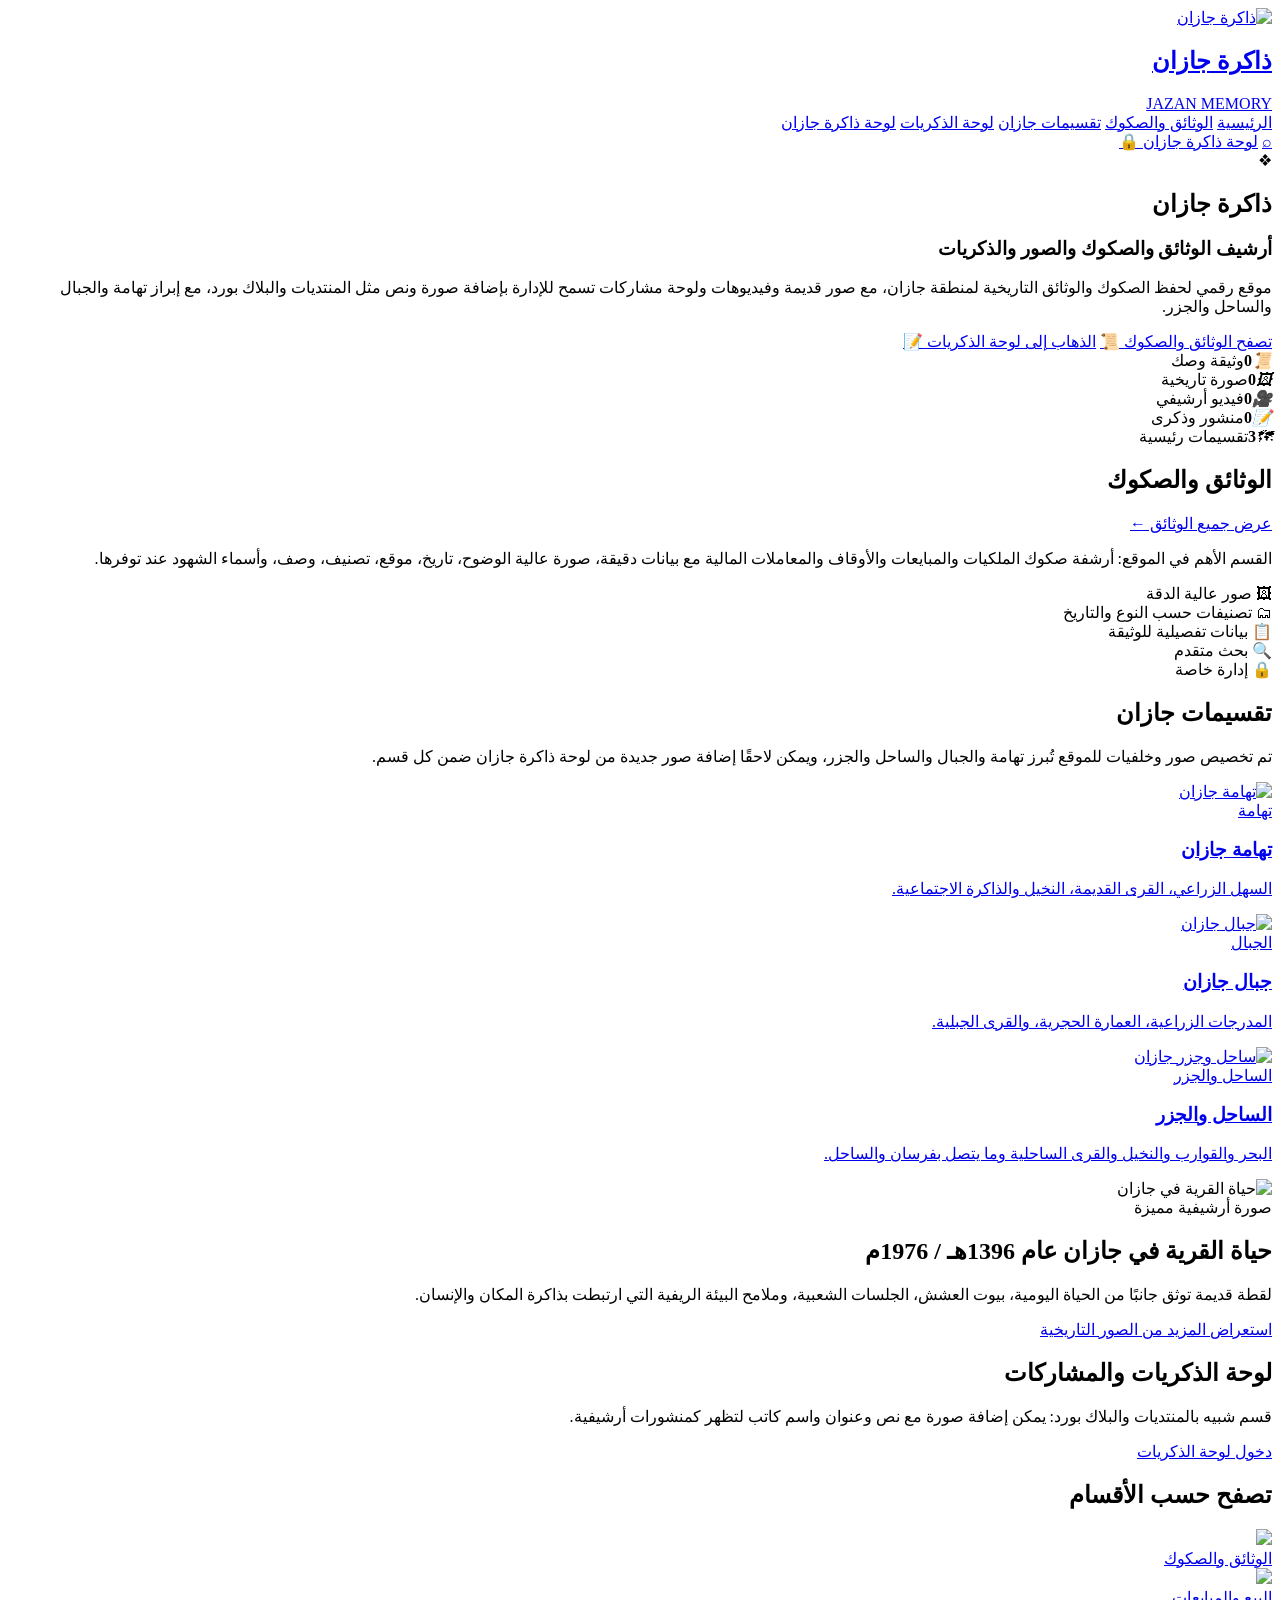
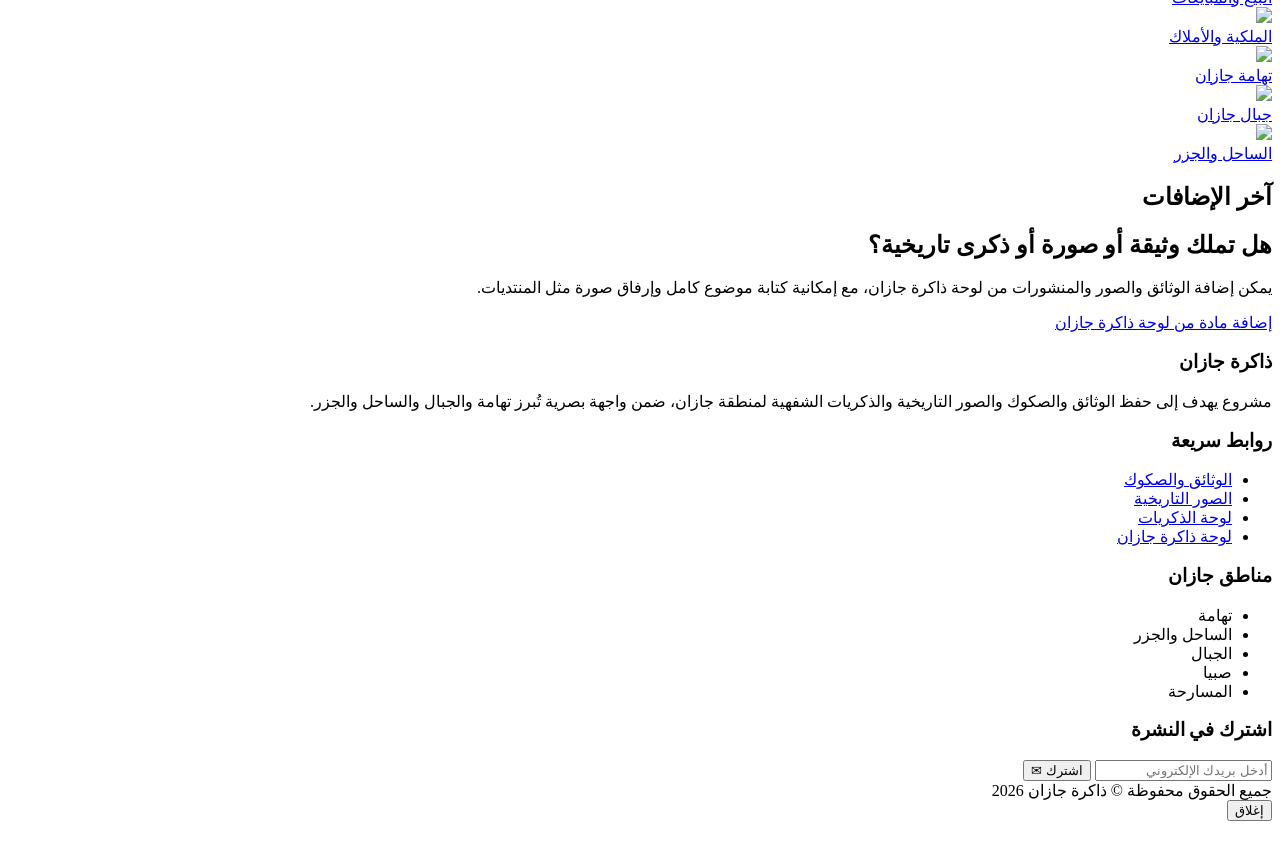
==== commit 45d73a5d: "Add files via upload" ====
--- a/index.html
+++ b/index.html
@@ -1,156 +1,164 @@
 <!doctype html>
 <html lang="ar" dir="rtl">
 <head>
-<meta charset="utf-8">
-<meta name="viewport" content="width=device-width, initial-scale=1">
-<title>ذاكرة جازان | أرشيف وثائقي وتراثي</title>
-<meta name="description" content="أرشيف رقمي يعرض وثائق وصورًا ومواد تراثية عن جازان: وثائق، ألعاب شعبية، لباس تراثي، ومرئيات من الموروث.">
-<style>
-:root{--navy:#082f49;--deep:#0b2239;--teal:#0f766e;--sand:#e8d8b9;--ivory:#fbf7ef;--gold:#b08a3c;--ink:#1f2937;--soft:#f2eadb;--paper:#fffaf0}
-*{box-sizing:border-box}html{scroll-behavior:smooth}body{margin:0;font-family:Tahoma,Arial,sans-serif;background:var(--ivory);color:var(--ink);line-height:1.9}a{color:inherit;text-decoration:none}img,video,iframe{max-width:100%;display:block}
-.hero{background:radial-gradient(circle at 18% 20%,rgba(15,118,110,.16),transparent 32%),linear-gradient(140deg,var(--ivory),#efe0c2);position:relative;overflow:hidden}.hero:before{content:"";position:absolute;inset:0;background:linear-gradient(90deg,rgba(8,47,73,.08),transparent),url('doc_01.jpg');background-size:520px auto;background-repeat:no-repeat;background-position:left top;opacity:.10;filter:grayscale(1)}
-.nav{position:relative;z-index:2;display:flex;justify-content:space-between;gap:24px;align-items:center;padding:24px clamp(18px,5vw,72px)}.brand{font-weight:800;color:var(--navy);font-size:24px}.links{display:flex;gap:12px;flex-wrap:wrap}.links a{padding:6px 10px;border-radius:999px;color:#164158}.links a:hover{background:rgba(8,47,73,.08)}
-.hero-grid{position:relative;z-index:2;display:grid;grid-template-columns:1.15fr .85fr;gap:42px;align-items:center;padding:38px clamp(18px,5vw,72px) 70px}.eyebrow{display:inline-block;color:var(--teal);font-weight:700;border:1px solid rgba(15,118,110,.24);padding:4px 14px;border-radius:999px;background:rgba(255,255,255,.45)}h1{font-size:clamp(42px,7vw,88px);line-height:1.18;margin:20px 0;color:var(--navy);letter-spacing:-1px}.hero-text p{font-size:20px;max-width:760px}.cta-row{display:flex;gap:12px;flex-wrap:wrap;margin-top:28px}.btn{display:inline-flex;align-items:center;justify-content:center;border:1px solid rgba(8,47,73,.25);padding:11px 20px;border-radius:16px;background:rgba(255,255,255,.7);font-weight:700}.btn.primary{background:var(--navy);color:#fff;border-color:var(--navy)}.hero-card{background:rgba(255,255,255,.42);border:1px solid rgba(8,47,73,.12);border-radius:34px;padding:16px;box-shadow:0 24px 80px rgba(8,47,73,.14)}.hero-card img{border-radius:24px;width:100%;height:auto;object-fit:contain}
-.section{padding:76px clamp(18px,5vw,72px)}.tinted{background:linear-gradient(180deg,#f3ead8,#fff8ed)}.section-head{max-width:980px;margin-bottom:34px}.section-head.center{text-align:center;margin-inline:auto}.section-head span{color:var(--gold);font-weight:800}.section h2{font-size:clamp(30px,4vw,54px);margin:0;color:var(--navy)}.section-head p{font-size:18px;color:#475569}.intro-panel{background:linear-gradient(180deg,#fffaf1,var(--ivory))}
-.feature-grid,.cards,.videos,.download-list{display:grid;grid-template-columns:repeat(auto-fit,minmax(250px,1fr));gap:18px}.feature-grid article,.note-box,.doc-card,.info-card,.video-card,.pdf-preview,.island-card,.pdf-embed{background:rgba(255,255,255,.78);border:1px solid rgba(8,47,73,.11);border-radius:24px;box-shadow:0 14px 38px rgba(8,47,73,.07)}.feature-grid article,.info-card,.note-box{padding:22px}h3{color:var(--teal);margin:0 0 8px;font-size:23px}p{color:#475569}.note-box{margin-bottom:26px;border-right:5px solid var(--gold)}
-.doc-gallery{display:grid;grid-template-columns:repeat(auto-fit,minmax(220px,1fr));gap:18px}.doc-card{padding:12px;transition:.2s}.doc-card:hover{transform:translateY(-4px);box-shadow:0 18px 44px rgba(8,47,73,.14)}.doc-card img{width:100%;height:auto;aspect-ratio:auto;object-fit:contain;border-radius:18px;background:#f8f3e8}.doc-card b{display:block;margin:10px 6px 0;color:var(--navy)}.doc-card small{display:block;margin:0 6px 8px;color:#64748b;font-size:12px}
-.pdf-preview{margin-top:30px;padding:22px;display:grid;grid-template-columns:320px 1fr;gap:24px;align-items:start}.preview-images{display:grid;grid-template-columns:repeat(auto-fit,minmax(170px,1fr));gap:12px}.preview-images img{border-radius:16px;border:1px solid rgba(8,47,73,.12);width:100%;height:auto;object-fit:contain;background:#fff}.pdf-embed{margin-top:18px;padding:16px}.pdf-embed iframe{width:100%;height:650px;border:0;border-radius:18px;background:#fff}
-.island-section{padding-top:30px}.island-card{display:grid;grid-template-columns:1fr 1fr;gap:28px;align-items:center;overflow:hidden;padding:18px}.island-card img{width:100%;height:auto;max-height:520px;object-fit:contain;border-radius:20px;background:#e8f4f2}.island-card div{padding:10px 16px}.island-card span{color:var(--gold);font-weight:800}
-.video-card{padding:12px;margin:0}.video-card video{width:100%;height:auto;border-radius:18px;background:#111;max-height:460px;object-fit:contain}.video-card figcaption{padding:8px 6px;color:var(--navy);font-weight:700}.video-card figcaption a{color:var(--teal);text-decoration:underline}.download-list a{padding:18px 20px;border-radius:18px;background:var(--navy);color:#fff;font-weight:700}
-footer{background:var(--deep);color:#fff;padding:34px clamp(18px,5vw,72px);text-align:center}footer p{margin:4px 0 0;color:#d8e6ef}
-@media(max-width:850px){.hero-grid,.pdf-preview,.island-card{grid-template-columns:1fr}.links{font-size:14px}.pdf-embed iframe{height:460px}}
-</style>
+  <meta charset="utf-8">
+  <meta name="viewport" content="width=device-width,initial-scale=1">
+  <title>ذاكرة جازان | أرشيف الوثائق والصكوك</title>
+  <link rel="stylesheet" href="assets/css/style.css">
 </head>
 <body>
-<header class="hero"><nav class="nav"><div class="brand">ذاكرة جازان</div><div class="links"><a href="#documents">الوثائق</a><a href="#games">الألعاب الشعبية</a><a href="#clothing">اللباس التراثي</a><a href="#videos">المرئيات</a><a href="#files">الملفات</a></div></nav><section class="hero-grid"><div class="hero-text"><span class="eyebrow">أرشيف حي للمكان والإنسان</span><h1>مواد تراثية ووثائقية من ذاكرة جازان</h1><p>مساحة تجمع الوثيقة والصورة والموروث الشعبي في عرض مرتب يحفظ التفاصيل ويقربها للباحث والزائر.</p><div class="cta-row"><a class="btn primary" href="#documents">استعراض الوثائق</a><a class="btn" href="#files">فتح الملفات</a></div></div><div class="hero-card"><img src="cover.png" alt="غلاف ذاكرة الفكر في جازان"></div></section></header>
-<main>
-<section class="section intro-panel"><div class="section-head center"><span>تمهيد</span><h2>ما الذي تضمه هذه المواد؟</h2><p>تضم الصفحة وثائق خطية، وملفين تعريفيين عن الألعاب الشعبية واللباس التراثي، ومقاطع مرئية وصورة من فرسان. تم تعديل عرض الصور بحيث تظهر كاملة داخل الصفحة مع رابط لفتحها بالحجم الأكبر.</p></div><div class="feature-grid"><article><h3>وثائق بخط اليد</h3><p>نماذج أرشيفية تتضمن مبايعات ومكاتبات وأطرافًا وشهودًا وتواريخ هجرية، وتُعرض كمادة أولية قابلة للتحقيق.</p></article><article><h3>موروث اجتماعي</h3><p>مواد تشرح جانبًا من الحياة اليومية: الألعاب، اللباس، الزينة، ومظاهر المناسبات.</p></article><article><h3>ذاكرة مكان</h3><p>صورة فرسان والمرئيات تربط الوثيقة بالمكان والبحر والإنسان.</p></article></div></section>
-<section id="documents" class="section"><div class="section-head"><span>01</span><h2>الوثائق التاريخية</h2><p>مجموعة صور لوثائق قديمة بخط اليد. تظهر الصور كاملة داخل البطاقات، وبالضغط على أي وثيقة تُفتح بحجم أكبر.</p></div><div class="note-box"><h3>قراءة وصفية أولية</h3><p>تظهر الوثائق بوصفها سجلات ومكاتبات محلية تتصل بالأملاك والبيع والشراء والشروط والشهود. لم تُفرّغ الوثائق حرفيًا حتى لا يُنسب نص غير محقق إلى الأصل، وإنما عُرضت بصفتها مادة أرشيفية أولية.</p></div><div class="doc-gallery"><a class="doc-card" href="doc_01.jpg" target="_blank" rel="noopener">
-  <img src="doc_01_thumb.jpg" alt="وثيقة أرشيفية رقم 1" loading="lazy">
-  <b>وثيقة رقم 1</b>
-  <small>اضغطي لفتح الصورة كاملة</small>
-</a>
-<a class="doc-card" href="doc_02.jpg" target="_blank" rel="noopener">
-  <img src="doc_02_thumb.jpg" alt="وثيقة أرشيفية رقم 2" loading="lazy">
-  <b>وثيقة رقم 2</b>
-  <small>اضغطي لفتح الصورة كاملة</small>
-</a>
-<a class="doc-card" href="doc_03.jpg" target="_blank" rel="noopener">
-  <img src="doc_03_thumb.jpg" alt="وثيقة أرشيفية رقم 3" loading="lazy">
-  <b>وثيقة رقم 3</b>
-  <small>اضغطي لفتح الصورة كاملة</small>
-</a>
-<a class="doc-card" href="doc_04.jpg" target="_blank" rel="noopener">
-  <img src="doc_04_thumb.jpg" alt="وثيقة أرشيفية رقم 4" loading="lazy">
-  <b>وثيقة رقم 4</b>
-  <small>اضغطي لفتح الصورة كاملة</small>
-</a>
-<a class="doc-card" href="doc_05.jpg" target="_blank" rel="noopener">
-  <img src="doc_05_thumb.jpg" alt="وثيقة أرشيفية رقم 5" loading="lazy">
-  <b>وثيقة رقم 5</b>
-  <small>اضغطي لفتح الصورة كاملة</small>
-</a>
-<a class="doc-card" href="doc_06.jpg" target="_blank" rel="noopener">
-  <img src="doc_06_thumb.jpg" alt="وثيقة أرشيفية رقم 6" loading="lazy">
-  <b>وثيقة رقم 6</b>
-  <small>اضغطي لفتح الصورة كاملة</small>
-</a>
-<a class="doc-card" href="doc_07.jpg" target="_blank" rel="noopener">
-  <img src="doc_07_thumb.jpg" alt="وثيقة أرشيفية رقم 7" loading="lazy">
-  <b>وثيقة رقم 7</b>
-  <small>اضغطي لفتح الصورة كاملة</small>
-</a>
-<a class="doc-card" href="doc_08.jpg" target="_blank" rel="noopener">
-  <img src="doc_08_thumb.jpg" alt="وثيقة أرشيفية رقم 8" loading="lazy">
-  <b>وثيقة رقم 8</b>
-  <small>اضغطي لفتح الصورة كاملة</small>
-</a>
-<a class="doc-card" href="doc_09.jpg" target="_blank" rel="noopener">
-  <img src="doc_09_thumb.jpg" alt="وثيقة أرشيفية رقم 9" loading="lazy">
-  <b>وثيقة رقم 9</b>
-  <small>اضغطي لفتح الصورة كاملة</small>
-</a>
-<a class="doc-card" href="doc_10.jpg" target="_blank" rel="noopener">
-  <img src="doc_10_thumb.jpg" alt="وثيقة أرشيفية رقم 10" loading="lazy">
-  <b>وثيقة رقم 10</b>
-  <small>اضغطي لفتح الصورة كاملة</small>
-</a>
-<a class="doc-card" href="doc_11.jpg" target="_blank" rel="noopener">
-  <img src="doc_11_thumb.jpg" alt="وثيقة أرشيفية رقم 11" loading="lazy">
-  <b>وثيقة رقم 11</b>
-  <small>اضغطي لفتح الصورة كاملة</small>
-</a>
-<a class="doc-card" href="doc_12.jpg" target="_blank" rel="noopener">
-  <img src="doc_12_thumb.jpg" alt="وثيقة أرشيفية رقم 12" loading="lazy">
-  <b>وثيقة رقم 12</b>
-  <small>اضغطي لفتح الصورة كاملة</small>
-</a>
-<a class="doc-card" href="doc_13.jpg" target="_blank" rel="noopener">
-  <img src="doc_13_thumb.jpg" alt="وثيقة أرشيفية رقم 13" loading="lazy">
-  <b>وثيقة رقم 13</b>
-  <small>اضغطي لفتح الصورة كاملة</small>
-</a>
-<a class="doc-card" href="doc_14.jpg" target="_blank" rel="noopener">
-  <img src="doc_14_thumb.jpg" alt="وثيقة أرشيفية رقم 14" loading="lazy">
-  <b>وثيقة رقم 14</b>
-  <small>اضغطي لفتح الصورة كاملة</small>
-</a>
-<a class="doc-card" href="doc_15.jpg" target="_blank" rel="noopener">
-  <img src="doc_15_thumb.jpg" alt="وثيقة أرشيفية رقم 15" loading="lazy">
-  <b>وثيقة رقم 15</b>
-  <small>اضغطي لفتح الصورة كاملة</small>
-</a>
-<a class="doc-card" href="doc_16.jpg" target="_blank" rel="noopener">
-  <img src="doc_16_thumb.jpg" alt="وثيقة أرشيفية رقم 16" loading="lazy">
-  <b>وثيقة رقم 16</b>
-  <small>اضغطي لفتح الصورة كاملة</small>
-</a>
-<a class="doc-card" href="doc_17.jpg" target="_blank" rel="noopener">
-  <img src="doc_17_thumb.jpg" alt="وثيقة أرشيفية رقم 17" loading="lazy">
-  <b>وثيقة رقم 17</b>
-  <small>اضغطي لفتح الصورة كاملة</small>
-</a>
-<a class="doc-card" href="doc_18.jpg" target="_blank" rel="noopener">
-  <img src="doc_18_thumb.jpg" alt="وثيقة أرشيفية رقم 18" loading="lazy">
-  <b>وثيقة رقم 18</b>
-  <small>اضغطي لفتح الصورة كاملة</small>
-</a>
-<a class="doc-card" href="doc_19.jpg" target="_blank" rel="noopener">
-  <img src="doc_19_thumb.jpg" alt="وثيقة أرشيفية رقم 19" loading="lazy">
-  <b>وثيقة رقم 19</b>
-  <small>اضغطي لفتح الصورة كاملة</small>
-</a></div></section>
-<section class="section island-section"><div class="island-card"><img src="farasan-islands.jpg" alt="مشهد بحري من جزر فرسان" loading="lazy"><div><span>مشهد من فرسان</span><h2>الجزيرة بوصفها ذاكرة بحرية</h2><p>أُضيفت صورة فرسان كمساحة بصرية تربط أرشيف جازان ببحرها وجزرها، وتمنح الصفحة تنوعًا بين الوثيقة الخطية والمشهد الطبيعي.</p></div></div></section>
-<section id="games" class="section tinted"><div class="section-head"><span>02</span><h2>الألعاب الشعبية في منطقة جازان</h2><p>يعرض الملف الألعاب الشعبية بوصفها وسيلة ترفيه وتسلية بعد الأعمال اليومية، وتتنوع بين التفكير، والقوة، والتحدي، والمهارات الفردية والجماعية.</p></div><div class="cards"><article class="info-card"><h3>المصحر</h3><p>لعبة جماعية للشباب بين فريقين، بأدوات بسيطة مثل العصا وكرة يدوية من الأقمشة أو الخوص.</p></article><article class="info-card"><h3>الساري والمراصعة</h3><p>ألعاب يظهر فيها تحدي القوة، بين فرق أو أفراد، وفيها حضور للقيادة والمواجهة البدنية.</p></article><article class="info-card"><h3>السباحة والجري</h3><p>ممارسات تعتمد على اللياقة والخفة، وترتبط بالأودية والغدر وميدان السباق.</p></article><article class="info-card"><h3>المزقرة والمدوام</h3><p>ألعاب مهارية بأدوات خشبية بسيطة، تقوم على التصويب أو دوران القطعة أطول مدة.</p></article><article class="info-card"><h3>شَعرة بقرة والزقطة</h3><p>ألعاب تعتمد على التخمين والتركيز وخفة اليد، وتلعبها فئات مختلفة.</p></article><article class="info-card"><h3>المدريهة وحل الألغاز</h3><p>يجتمع فيها الترفيه الشعبي مع الذكاء وسرعة البديهة وحضور الأطفال والكبار.</p></article></div><div class="pdf-preview"><div><h3>معاينة ملف الألعاب</h3><p>الصور أدناه تظهر الصفحات كاملة، ويمكن فتح ملف PDF مباشرة.</p><a class="btn primary" href="popular_games.pdf" target="_blank" rel="noopener">فتح ملف الألعاب الشعبية</a></div><div class="preview-images"><a href="popular_games_page_1_full.jpg" target="_blank"><img src="popular_games_page_1_full.jpg" alt="صفحة 1 من ملف الألعاب الشعبية"></a><a href="popular_games_page_2_full.jpg" target="_blank"><img src="popular_games_page_2_full.jpg" alt="صفحة 2 من ملف الألعاب الشعبية"></a><a href="popular_games_page_3_full.jpg" target="_blank"><img src="popular_games_page_3_full.jpg" alt="صفحة 3 من ملف الألعاب الشعبية"></a></div></div><div class="pdf-embed"><h3>المستند داخل الصفحة</h3><iframe src="popular_games.pdf#toolbar=1"></iframe></div></section>
-<section id="clothing" class="section"><div class="section-head"><span>03</span><h2>اللباس التراثي</h2><p>يعرض القسم اللباس والزينة في جازان بين الحياة اليومية والمناسبات، مع تفصيل لألبسة الرجال والنساء والحلي والعناصر العطرية والرمزية.</p></div><div class="cards"><article class="info-card"><h3>لباس الرجال اليومي</h3><p>السديرية، الأزر والوزر، الحوك، الحطيم، الجرفي واللحاف الدريهمي.</p></article><article class="info-card"><h3>اللحاف والحزام</h3><p>اللحاف معلم رمزي للأصالة، والحزام الجلدي يثبت به الخنجر أو الجنبية.</p></article><article class="info-card"><h3>العصابة والسير</h3><p>تجمع بين تثبيت الشعر والزينة، وقد تدخل فيها النباتات العطرية أو الجلد المرصع.</p></article><article class="info-card"><h3>لباس النساء اليومي</h3><p>المدرعة والصيغة والحلي الفضية مثل الأوضاح والمسك والخلخال والخواتم.</p></article><article class="info-card"><h3>الكرتة والمظلة والقطاعة</h3><p>الكرتة للتطريز والمناسبات، والمظلة والقطاعة لتغطية الرأس والحماية والزينة.</p></article><article class="info-card"><h3>الزواجات والمناسبات</h3><p>تظهر فيها الحلي والحناء والنباتات العطرية بوصفها جزءًا من طقوس التجمل والحضور الاجتماعي.</p></article></div><div class="pdf-preview"><div><h3>معاينة ملف اللباس</h3><p>الصور أدناه تظهر الصفحات كاملة، ويمكن فتح ملف PDF مباشرة.</p><a class="btn primary" href="traditional_clothing.pdf" target="_blank" rel="noopener">فتح ملف اللباس التراثي</a></div><div class="preview-images"><a href="traditional_clothing_page_1_full.jpg" target="_blank"><img src="traditional_clothing_page_1_full.jpg" alt="صفحة 1 من ملف اللباس التراثي"></a><a href="traditional_clothing_page_2_full.jpg" target="_blank"><img src="traditional_clothing_page_2_full.jpg" alt="صفحة 2 من ملف اللباس التراثي"></a></div></div><div class="pdf-embed"><h3>المستند داخل الصفحة</h3><iframe src="traditional_clothing.pdf#toolbar=1"></iframe></div></section>
-<section id="videos" class="section tinted"><div class="section-head"><span>04</span><h2>مرئيات من الموروث</h2><p>مقاطع مرئية مضافة ضمن الأرشيف. إن لم يظهر الفيديو في المتصفح، يوجد أسفل كل مقطع رابط مباشر لفتحه.</p></div><div class="videos"><figure class="video-card">
-  <video controls preload="metadata" playsinline poster="video_01.jpg">
-    <source src="video_01.mp4" type="video/mp4">
-    المتصفح لا يدعم تشغيل الفيديو.
-  </video>
-  <figcaption>مادة مرئية رقم 1 — <a href="video_01.mp4" target="_blank" rel="noopener">فتح الفيديو مباشرة</a></figcaption>
-</figure>
-<figure class="video-card">
-  <video controls preload="metadata" playsinline poster="video_02.jpg">
-    <source src="video_02.mp4" type="video/mp4">
-    المتصفح لا يدعم تشغيل الفيديو.
-  </video>
-  <figcaption>مادة مرئية رقم 2 — <a href="video_02.mp4" target="_blank" rel="noopener">فتح الفيديو مباشرة</a></figcaption>
-</figure>
-<figure class="video-card">
-  <video controls preload="metadata" playsinline poster="video_03.jpg">
-    <source src="video_03.mp4" type="video/mp4">
-    المتصفح لا يدعم تشغيل الفيديو.
-  </video>
-  <figcaption>مادة مرئية رقم 3 — <a href="video_03.mp4" target="_blank" rel="noopener">فتح الفيديو مباشرة</a></figcaption>
-</figure>
-<figure class="video-card">
-  <video controls preload="metadata" playsinline poster="video_04.jpg">
-    <source src="video_04.mp4" type="video/mp4">
-    المتصفح لا يدعم تشغيل الفيديو.
-  </video>
-  <figcaption>مادة مرئية رقم 4 — <a href="video_04.mp4" target="_blank" rel="noopener">فتح الفيديو مباشرة</a></figcaption>
-</figure></div></section>
-<section id="files" class="section files-section"><div class="section-head"><span>05</span><h2>الملفات المرفقة</h2><p>روابط مباشرة للمواد المضافة.</p></div><div class="download-list"><a href="popular_games.pdf" target="_blank" rel="noopener">الألعاب الشعبية في منطقة جازان PDF</a><a href="traditional_clothing.pdf" target="_blank" rel="noopener">اللباس التراثي PDF</a></div></section>
-</main><footer><b>ذاكرة جازان</b><p>جميع الحقوق محفوظة — أرشيف تراثي وثائقي لخدمة الذاكرة المحلية.</p></footer>
-</body></html>+<header class="topbar">
+  <nav class="nav">
+    <a class="brand" href="index.html">
+      <img src="assets/images/logo.png" alt="ذاكرة جازان">
+      <div><h1>ذاكرة جازان</h1><span>JAZAN MEMORY</span></div>
+    </a>
+    <div class="links">
+      <a class="active" href="index.html">الرئيسية</a>
+      <a href="documents.html">الوثائق والصكوك</a>
+      <a href="#regions">تقسيمات جازان</a>
+      <a href="board.html">لوحة الذكريات</a>
+      <a href="admin.html">لوحة ذاكرة جازان</a>
+    </div>
+    <div class="actions">
+      <a class="iconBtn" href="documents.html" title="بحث">⌕</a>
+      <a class="btn ghost" href="admin.html">لوحة ذاكرة جازان 🔒</a>
+    </div>
+  </nav>
+</header>
+
+<section class="hero">
+  <div class="heroContent">
+    <div class="orn">❖</div>
+    <h2>ذاكرة جازان</h2>
+    <h3>أرشيف الوثائق والصكوك والصور والذكريات</h3>
+    <p>موقع رقمي لحفظ الصكوك والوثائق التاريخية لمنطقة جازان، مع صور قديمة وفيديوهات ولوحة مشاركات تسمح للإدارة بإضافة صورة ونص مثل المنتديات والبلاك بورد، مع إبراز تهامة والجبال والساحل والجزر.</p>
+    <div class="heroBtns">
+      <a class="btn dark" href="documents.html">تصفح الوثائق والصكوك 📜</a>
+      <a class="btn" href="board.html">الذهاب إلى لوحة الذكريات 📝</a>
+    </div>
+  </div>
+</section>
+
+<section class="stats">
+  <div class="stat"><i>📜</i><b id="docCount">0</b><span>وثيقة وصك</span></div>
+  <div class="stat"><i>🖼</i><b id="photoCount">0</b><span>صورة تاريخية</span></div>
+  <div class="stat"><i>🎥</i><b id="videoCount">0</b><span>فيديو أرشيفي</span></div>
+  <div class="stat"><i>📝</i><b id="postCount">0</b><span>منشور وذكرى</span></div>
+  <div class="stat"><i>🗺</i><b>3</b><span>تقسيمات رئيسية</span></div>
+</section>
+
+<section class="section docsFirst">
+  <div class="head">
+    <h2>الوثائق والصكوك</h2>
+    <a class="btn ghost miniWide" href="documents.html">عرض جميع الوثائق ←</a>
+  </div>
+  <p class="introText">القسم الأهم في الموقع: أرشفة صكوك الملكيات والمبايعات والأوقاف والمعاملات المالية مع بيانات دقيقة، صورة عالية الوضوح، تاريخ، موقع، تصنيف، وصف، وأسماء الشهود عند توفرها.</p>
+  <div class="cards" id="docCards"></div>
+  <div class="features">
+    <div class="feature">🖼 صور عالية الدقة</div>
+    <div class="feature">🗂 تصنيفات حسب النوع والتاريخ</div>
+    <div class="feature">📋 بيانات تفصيلية للوثيقة</div>
+    <div class="feature">🔍 بحث متقدم</div>
+    <div class="feature">🔒 إدارة خاصة</div>
+  </div>
+</section>
+
+<section class="section" id="regions">
+  <div class="title">
+    <h2>تقسيمات جازان</h2>
+    <p>تم تخصيص صور وخلفيات للموقع تُبرز تهامة والجبال والساحل والجزر، ويمكن لاحقًا إضافة صور جديدة من لوحة ذاكرة جازان ضمن كل قسم.</p>
+  </div>
+  <div class="regionGrid">
+    <a class="regionCard" href="documents.html?cat=تهامة">
+      <img src="assets/images/region-tihama.png" alt="تهامة جازان">
+      <div class="regionOverlay"></div>
+      <div class="regionBody"><span class="chip">تهامة</span><h3>تهامة جازان</h3><p>السهل الزراعي، القرى القديمة، النخيل والذاكرة الاجتماعية.</p></div>
+    </a>
+    <a class="regionCard" href="documents.html?cat=الجبال">
+      <img src="assets/images/region-mountains.png" alt="جبال جازان">
+      <div class="regionOverlay"></div>
+      <div class="regionBody"><span class="chip">الجبال</span><h3>جبال جازان</h3><p>المدرجات الزراعية، العمارة الحجرية، والقرى الجبلية.</p></div>
+    </a>
+    <a class="regionCard" href="documents.html?cat=الساحل والجزر">
+      <img src="assets/images/region-coast.png" alt="ساحل وجزر جازان">
+      <div class="regionOverlay"></div>
+      <div class="regionBody"><span class="chip">الساحل والجزر</span><h3>الساحل والجزر</h3><p>البحر والقوارب والنخيل والقرى الساحلية وما يتصل بفرسان والساحل.</p></div>
+    </a>
+  </div>
+</section>
+
+<section class="section" id="spotlight">
+  <div class="spotlight">
+    <img src="assets/images/village-1396.png" alt="حياة القرية في جازان">
+    <div class="spotText">
+      <div class="label">صورة أرشيفية مميزة</div>
+      <h2>حياة القرية في جازان عام 1396هـ / 1976م</h2>
+      <p>لقطة قديمة توثق جانبًا من الحياة اليومية، بيوت العشش، الجلسات الشعبية، وملامح البيئة الريفية التي ارتبطت بذاكرة المكان والإنسان.</p>
+      <a class="btn" href="documents.html?type=صورة">استعراض المزيد من الصور التاريخية</a>
+    </div>
+  </div>
+</section>
+
+<section class="section">
+  <div class="title"><h2>لوحة الذكريات والمشاركات</h2><p>قسم شبيه بالمنتديات والبلاك بورد: يمكن إضافة صورة مع نص وعنوان واسم كاتب لتظهر كمنشورات أرشيفية.</p></div>
+  <div class="postPreviewGrid" id="boardPosts"></div>
+  <div class="centerBtn"><a class="btn dark" href="board.html">دخول لوحة الذكريات</a></div>
+</section>
+
+<section class="section" id="categories">
+  <div class="title"><h2>تصفح حسب الأقسام</h2></div>
+  <div class="catGrid">
+    <a class="cat" href="documents.html?type=وثيقة"><img src="assets/images/deed-1.jpg"><div>الوثائق والصكوك</div></a>
+    <a class="cat" href="documents.html?cat=مبايعات"><img src="assets/images/deed-2.jpg"><div>البيع والمبايعات</div></a>
+    <a class="cat" href="documents.html?cat=ملكية وأملاك"><img src="assets/images/deed-3.jpg"><div>الملكية والأملاك</div></a>
+    <a class="cat" href="documents.html?cat=تهامة"><img src="assets/images/region-tihama.png"><div>تهامة جازان</div></a>
+    <a class="cat" href="documents.html?cat=الجبال"><img src="assets/images/region-mountains.png"><div>جبال جازان</div></a>
+    <a class="cat" href="documents.html?cat=الساحل والجزر"><img src="assets/images/region-coast.png"><div>الساحل والجزر</div></a>
+  </div>
+</section>
+
+<section class="section">
+  <div class="title"><h2>آخر الإضافات</h2></div>
+  <div class="updates" id="updates"></div>
+</section>
+
+<section class="cta">
+  <h2>هل تملك وثيقة أو صورة أو ذكرى تاريخية؟</h2>
+  <p>يمكن إضافة الوثائق والصور والمنشورات من لوحة ذاكرة جازان، مع إمكانية كتابة موضوع كامل وإرفاق صورة مثل المنتديات.</p>
+  <a class="btn dark" href="admin.html">إضافة مادة من لوحة ذاكرة جازان</a>
+</section>
+
+<footer class="footer" id="about">
+  <div class="footerGrid">
+    <div>
+      <h3>ذاكرة جازان</h3>
+      <p>مشروع يهدف إلى حفظ الوثائق والصكوك والصور التاريخية والذكريات الشفهية لمنطقة جازان، ضمن واجهة بصرية تُبرز تهامة والجبال والساحل والجزر.</p>
+    </div>
+    <div>
+      <h3>روابط سريعة</h3>
+      <ul>
+        <li><a href="documents.html">الوثائق والصكوك</a></li>
+        <li><a href="documents.html?type=صورة">الصور التاريخية</a></li>
+        <li><a href="board.html">لوحة الذكريات</a></li>
+        <li><a href="admin.html">لوحة ذاكرة جازان</a></li>
+      </ul>
+    </div>
+    <div>
+      <h3>مناطق جازان</h3>
+      <ul><li>تهامة</li><li>الساحل والجزر</li><li>الجبال</li><li>صبيا</li><li>المسارحة</li></ul>
+    </div>
+    <div class="newsletter">
+      <h3>اشترك في النشرة</h3>
+      <input placeholder="أدخل بريدك الإلكتروني">
+      <button class="btn">اشترك ✉</button>
+    </div>
+  </div>
+  <div class="copyright">جميع الحقوق محفوظة © ذاكرة جازان 2026</div>
+</footer>
+
+<div class="modal" id="modal"><div class="modalContent"><button class="btn dark" onclick="closeModal()">إغلاق</button><h2 id="modalTitle"></h2><div id="modalBody"></div></div></div>
+<script src="assets/js/data.js"></script>
+<script src="assets/js/main.js"></script>
+</body>
+</html>
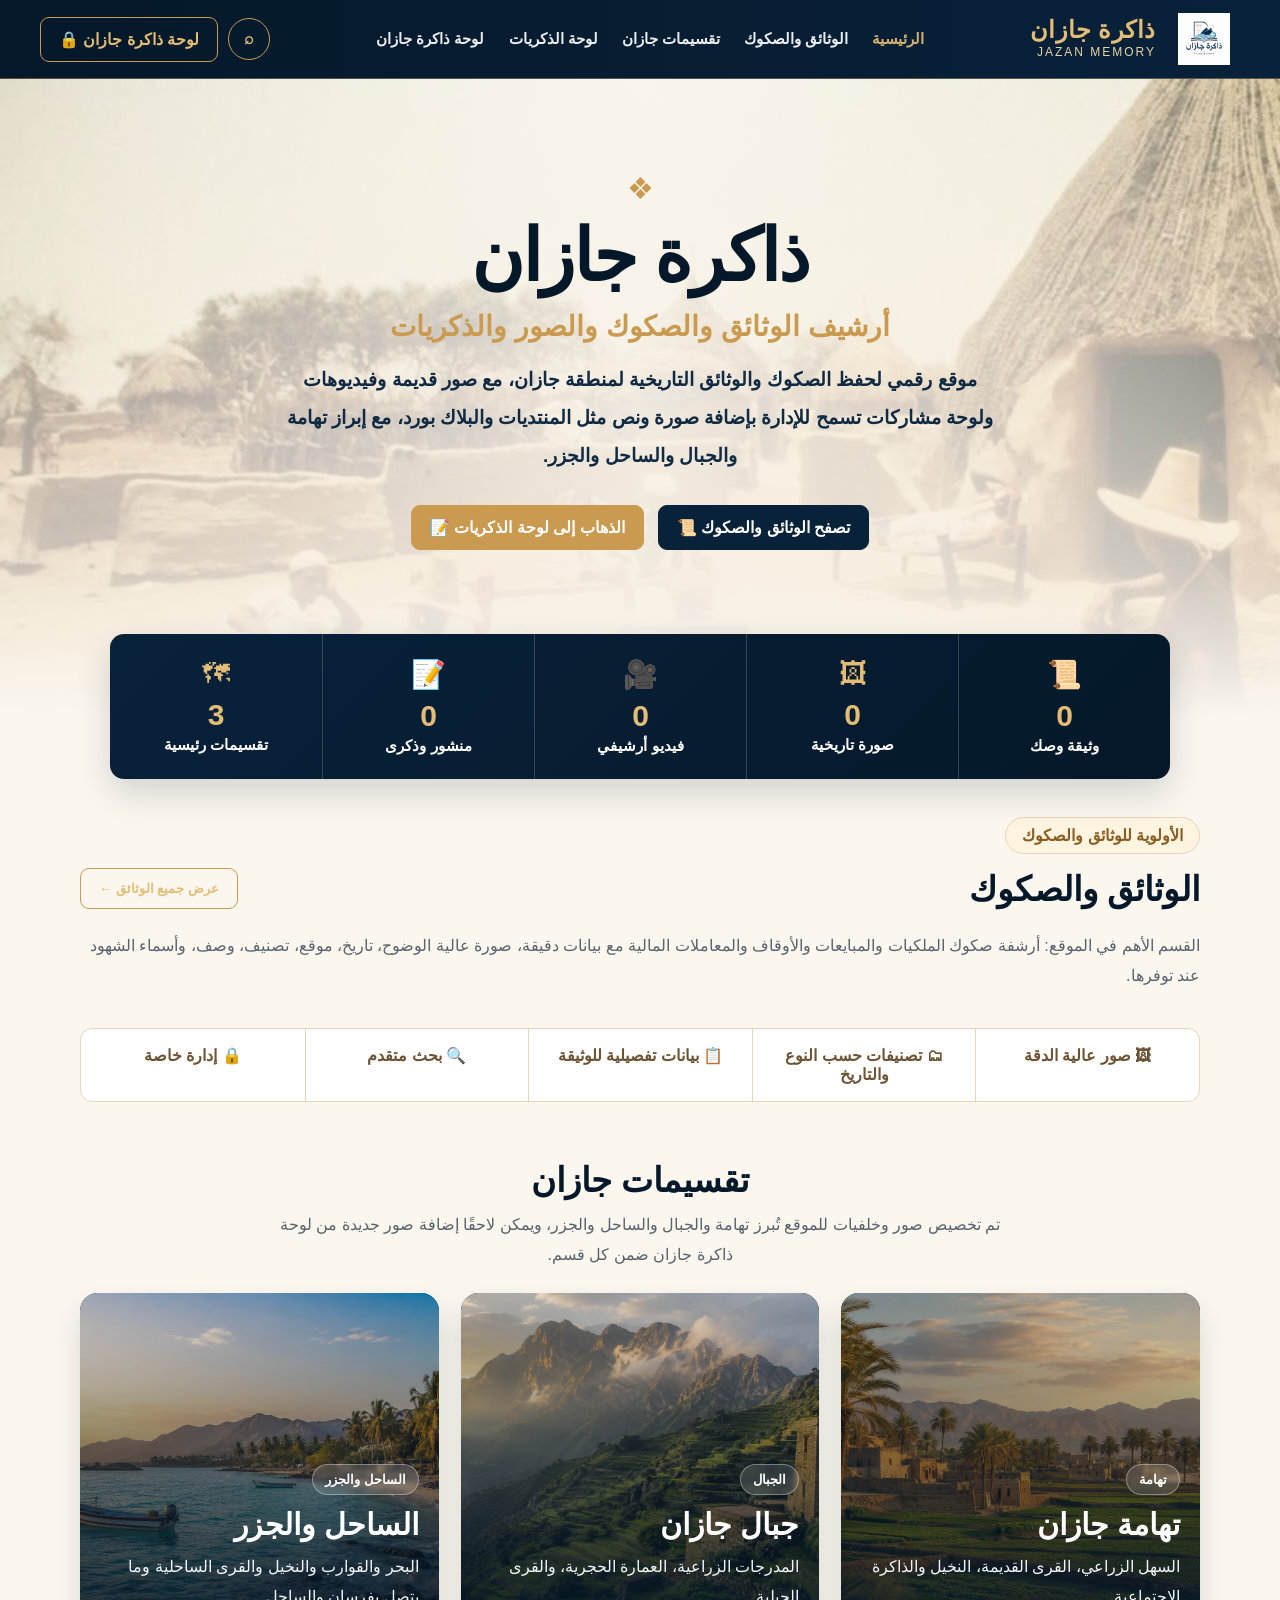
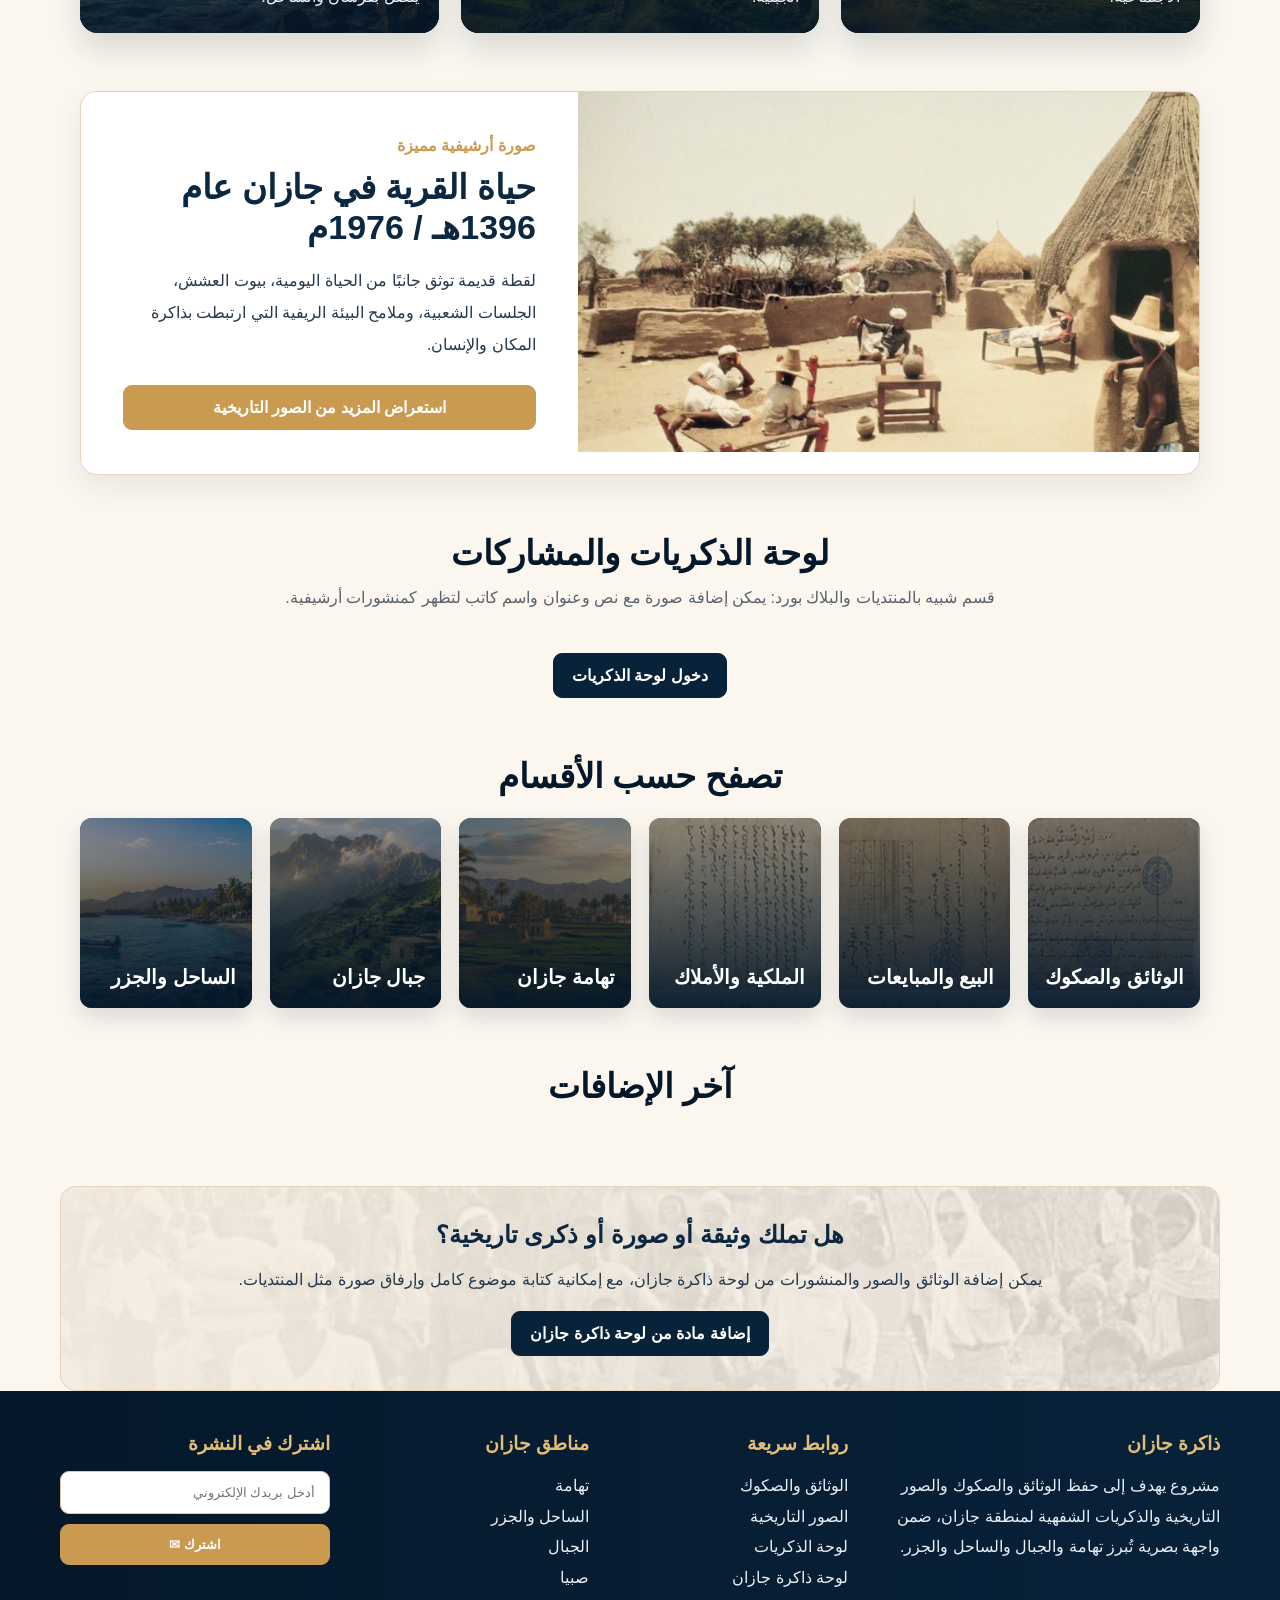
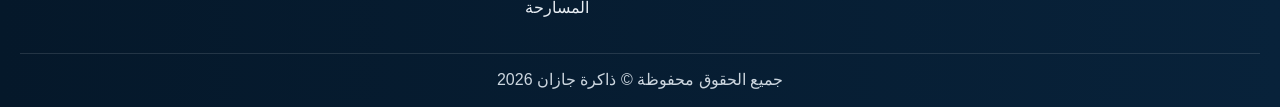
==== commit a784fcbb: "Add files via upload" ====
--- a/index.html
+++ b/index.html
@@ -4,13 +4,13 @@
   <meta charset="utf-8">
   <meta name="viewport" content="width=device-width,initial-scale=1">
   <title>ذاكرة جازان | أرشيف الوثائق والصكوك</title>
-  <link rel="stylesheet" href="assets/css/style.css">
+  <link rel="stylesheet" href="style.css">
 </head>
 <body>
 <header class="topbar">
   <nav class="nav">
     <a class="brand" href="index.html">
-      <img src="assets/images/logo.png" alt="ذاكرة جازان">
+      <img src="logo.png" alt="ذاكرة جازان">
       <div><h1>ذاكرة جازان</h1><span>JAZAN MEMORY</span></div>
     </a>
     <div class="links">
@@ -71,17 +71,17 @@
   </div>
   <div class="regionGrid">
     <a class="regionCard" href="documents.html?cat=تهامة">
-      <img src="assets/images/region-tihama.png" alt="تهامة جازان">
+      <img src="region-tihama.png" alt="تهامة جازان">
       <div class="regionOverlay"></div>
       <div class="regionBody"><span class="chip">تهامة</span><h3>تهامة جازان</h3><p>السهل الزراعي، القرى القديمة، النخيل والذاكرة الاجتماعية.</p></div>
     </a>
     <a class="regionCard" href="documents.html?cat=الجبال">
-      <img src="assets/images/region-mountains.png" alt="جبال جازان">
+      <img src="region-mountains.png" alt="جبال جازان">
       <div class="regionOverlay"></div>
       <div class="regionBody"><span class="chip">الجبال</span><h3>جبال جازان</h3><p>المدرجات الزراعية، العمارة الحجرية، والقرى الجبلية.</p></div>
     </a>
     <a class="regionCard" href="documents.html?cat=الساحل والجزر">
-      <img src="assets/images/region-coast.png" alt="ساحل وجزر جازان">
+      <img src="region-coast.png" alt="ساحل وجزر جازان">
       <div class="regionOverlay"></div>
       <div class="regionBody"><span class="chip">الساحل والجزر</span><h3>الساحل والجزر</h3><p>البحر والقوارب والنخيل والقرى الساحلية وما يتصل بفرسان والساحل.</p></div>
     </a>
@@ -90,7 +90,7 @@
 
 <section class="section" id="spotlight">
   <div class="spotlight">
-    <img src="assets/images/village-1396.png" alt="حياة القرية في جازان">
+    <img src="village-1396.png" alt="حياة القرية في جازان">
     <div class="spotText">
       <div class="label">صورة أرشيفية مميزة</div>
       <h2>حياة القرية في جازان عام 1396هـ / 1976م</h2>
@@ -109,12 +109,12 @@
 <section class="section" id="categories">
   <div class="title"><h2>تصفح حسب الأقسام</h2></div>
   <div class="catGrid">
-    <a class="cat" href="documents.html?type=وثيقة"><img src="assets/images/deed-1.jpg"><div>الوثائق والصكوك</div></a>
-    <a class="cat" href="documents.html?cat=مبايعات"><img src="assets/images/deed-2.jpg"><div>البيع والمبايعات</div></a>
-    <a class="cat" href="documents.html?cat=ملكية وأملاك"><img src="assets/images/deed-3.jpg"><div>الملكية والأملاك</div></a>
-    <a class="cat" href="documents.html?cat=تهامة"><img src="assets/images/region-tihama.png"><div>تهامة جازان</div></a>
-    <a class="cat" href="documents.html?cat=الجبال"><img src="assets/images/region-mountains.png"><div>جبال جازان</div></a>
-    <a class="cat" href="documents.html?cat=الساحل والجزر"><img src="assets/images/region-coast.png"><div>الساحل والجزر</div></a>
+    <a class="cat" href="documents.html?type=وثيقة"><img src="deed-1.jpg"><div>الوثائق والصكوك</div></a>
+    <a class="cat" href="documents.html?cat=مبايعات"><img src="deed-2.jpg"><div>البيع والمبايعات</div></a>
+    <a class="cat" href="documents.html?cat=ملكية وأملاك"><img src="deed-3.jpg"><div>الملكية والأملاك</div></a>
+    <a class="cat" href="documents.html?cat=تهامة"><img src="region-tihama.png"><div>تهامة جازان</div></a>
+    <a class="cat" href="documents.html?cat=الجبال"><img src="region-mountains.png"><div>جبال جازان</div></a>
+    <a class="cat" href="documents.html?cat=الساحل والجزر"><img src="region-coast.png"><div>الساحل والجزر</div></a>
   </div>
 </section>
 
@@ -158,7 +158,7 @@
 </footer>
 
 <div class="modal" id="modal"><div class="modalContent"><button class="btn dark" onclick="closeModal()">إغلاق</button><h2 id="modalTitle"></h2><div id="modalBody"></div></div></div>
-<script src="assets/js/data.js"></script>
-<script src="assets/js/main.js"></script>
+<script src="data.js"></script>
+<script src="main.js"></script>
 </body>
 </html>
--- a/style.css
+++ b/style.css
@@ -0,0 +1,55 @@
+
+:root{--navy:#08223a;--navy2:#05182a;--gold:#c99a50;--gold2:#e3bd76;--paper:#f7efe3;--ink:#0c2740;--muted:#59636d;--line:#e6d4bd;--white:#fff;--shadow:0 14px 35px rgba(5,24,42,.16);--radius:18px}
+*{box-sizing:border-box}
+html{scroll-behavior:smooth}
+body{margin:0;font-family:"Tajawal","Segoe UI",Tahoma,Arial,sans-serif;background:#fbf7ef;color:var(--ink);direction:rtl}
+a{text-decoration:none;color:inherit}
+img,video{max-width:100%;display:block}
+.topbar{position:sticky;top:0;z-index:50;background:linear-gradient(90deg,var(--navy2),var(--navy));color:#fff;border-bottom:1px solid rgba(227,189,118,.35)}
+.nav{max-width:1240px;margin:auto;display:flex;align-items:center;justify-content:space-between;padding:13px 20px;gap:20px}
+.brand{display:flex;align-items:center;gap:12px}
+.brand img{width:72px;height:52px;object-fit:contain}
+.brand h1{font-size:24px;line-height:1;margin:0;color:var(--gold2);letter-spacing:.5px}
+.brand span{font-size:12px;color:#e9d3a8;letter-spacing:2px}
+.links{display:flex;gap:24px;align-items:center;font-weight:700;font-size:15px}
+.links a{opacity:.92}.links a.active,.links a:hover{color:var(--gold2)}
+.actions{display:flex;gap:10px;align-items:center}
+.btn,.iconBtn{border:1px solid var(--gold);border-radius:9px;padding:12px 18px;background:var(--gold);color:#fff;font-weight:800;cursor:pointer;display:inline-flex;align-items:center;justify-content:center;gap:8px}
+.btn.dark{background:var(--navy);border-color:var(--navy);color:#fff}
+.btn.ghost{background:transparent;color:var(--gold2)}
+.iconBtn{width:42px;height:42px;border-radius:50%;padding:0;background:transparent;color:var(--gold2)}
+.hero{position:relative;min-height:560px;overflow:hidden;background:linear-gradient(90deg,rgba(251,247,239,.22),rgba(251,247,239,.88),rgba(251,247,239,.22)),url('village-1396.png') center/cover no-repeat}
+.hero:before{content:"";position:absolute;inset:0;background:linear-gradient(180deg,rgba(247,239,227,.02),rgba(247,239,227,.72) 78%,#fbf7ef)}
+.heroContent{position:relative;z-index:1;max-width:900px;margin:auto;text-align:center;padding:92px 20px 170px}
+.orn{color:var(--gold);font-size:30px;margin-bottom:8px}
+.hero h2{font-size:72px;margin:0 0 12px;font-weight:900;color:var(--navy2);letter-spacing:-2px}
+.hero h3{font-size:28px;margin:0 0 18px;color:var(--gold);font-weight:900}
+.hero p{max-width:720px;margin:0 auto 30px;font-size:19px;line-height:2;color:#102a43;font-weight:600}
+.heroBtns{display:flex;gap:14px;justify-content:center;flex-wrap:wrap}
+.stats{position:relative;z-index:3;max-width:1060px;margin:-86px auto 38px;background:linear-gradient(135deg,var(--navy),var(--navy2));color:#fff;border-radius:14px;box-shadow:var(--shadow);display:grid;grid-template-columns:repeat(5,1fr);overflow:hidden}
+.stat{padding:24px 20px;text-align:center;border-left:1px solid rgba(255,255,255,.18)}
+.stat:last-child{border-left:0}.stat i{font-style:normal;color:var(--gold2);font-size:28px}.stat b{display:block;color:var(--gold2);font-size:30px;margin:8px 0 4px}.stat span{font-size:15px;font-weight:700}
+.section{max-width:1160px;margin:0 auto 58px;padding:0 20px}
+.head{display:flex;align-items:center;justify-content:space-between;gap:16px;margin-bottom:22px}
+.title{text-align:center;margin:0 auto 22px}.title h2,.head h2{font-size:34px;margin:0;color:var(--navy2)}.title p{margin:10px auto 0;color:var(--muted);max-width:760px;line-height:1.9}
+.introText{line-height:1.9;color:#59636d;margin-top:0}
+.cards{display:grid;grid-template-columns:repeat(5,1fr);gap:18px}
+.archiveGrid{grid-template-columns:repeat(4,1fr)}
+.docCard,.archiveCard{background:#fff;border:1px solid var(--line);border-radius:14px;overflow:hidden;box-shadow:0 9px 25px rgba(8,34,58,.10);transition:.25s}.docCard:hover,.archiveCard:hover{transform:translateY(-5px)}
+.docImg{height:220px;background:#efe2d1;position:relative}.docImg img,.docImg video{width:100%;height:100%;object-fit:cover}.docImg:after{content:"";position:absolute;inset:0;background:linear-gradient(180deg,transparent 70%,rgba(5,24,42,.12));pointer-events:none}
+.docBody{padding:15px 14px 17px;text-align:center}.docBody h3{font-size:17px;margin:8px 0 9px;line-height:1.55}.meta{font-size:13px;color:var(--muted);display:flex;gap:9px;justify-content:center;flex-wrap:wrap}.typeBadge{display:inline-block;background:#fff5e6;color:#8a5d22;border:1px solid #ecd6ba;border-radius:999px;padding:6px 10px;font-weight:800;font-size:12px}.authorLine{margin-top:8px;color:#6c5435;font-size:13px}.miniTop{margin-top:12px;padding:9px 13px;font-size:13px}.miniWide{font-size:13px;color:#8a5d22}
+.features{display:grid;grid-template-columns:repeat(5,1fr);gap:0;border:1px solid var(--line);border-radius:12px;background:#fff;margin-top:20px;overflow:hidden}.feature{padding:17px 14px;text-align:center;border-left:1px solid var(--line);font-weight:800;color:#6c5435}.feature:last-child{border-left:0}
+.docsFirst{position:relative}.docsFirst:before{content:"الأولوية للوثائق والصكوك";display:inline-block;background:#fff4df;border:1px solid var(--line);color:#8a5d22;border-radius:999px;padding:8px 16px;font-weight:900;margin-bottom:14px}
+.regionGrid{display:grid;grid-template-columns:repeat(3,1fr);gap:22px}
+.regionCard{position:relative;min-height:340px;border-radius:18px;overflow:hidden;box-shadow:0 16px 30px rgba(8,34,58,.14);background:var(--navy);color:#fff}.regionCard img{position:absolute;inset:0;width:100%;height:100%;object-fit:cover}.regionOverlay{position:absolute;inset:0;background:linear-gradient(180deg,rgba(5,24,42,.10),rgba(5,24,42,.88))}.regionBody{position:absolute;right:20px;left:20px;bottom:20px;z-index:2}.regionBody h3{margin:12px 0 10px;font-size:30px}.regionBody p{line-height:1.9;margin:0;color:#eff4f7}.chip{display:inline-block;background:rgba(255,255,255,.14);backdrop-filter:blur(2px);border:1px solid rgba(255,255,255,.35);padding:7px 12px;border-radius:999px;font-size:13px;font-weight:800}
+.spotlight{display:grid;grid-template-columns:1.25fr 1fr;background:#fff;border:1px solid var(--line);border-radius:16px;overflow:hidden;box-shadow:0 12px 28px rgba(8,34,58,.08)}.spotlight img{height:360px;width:100%;object-fit:cover}.spotText{padding:44px 42px;display:flex;flex-direction:column;justify-content:center}.label{color:var(--gold);font-weight:900;margin-bottom:12px}.spotText h2{font-size:34px;margin:0 0 18px}.spotText p{line-height:2;color:#24394d;margin:0 0 24px}
+.postPreviewGrid{display:grid;grid-template-columns:repeat(3,1fr);gap:20px}.postPreviewCard{background:#fff;border:1px solid var(--line);border-radius:16px;overflow:hidden;box-shadow:0 12px 28px rgba(8,34,58,.09)}.postPreviewMedia{height:220px;background:#efe2d1}.postPreviewMedia img,.postPreviewMedia video{width:100%;height:100%;object-fit:cover}.postPreviewBody{padding:18px}.postPreviewBody h3{margin:12px 0 10px;font-size:22px;line-height:1.5}.metaLine{display:flex;flex-wrap:wrap;gap:10px;color:#59636d;font-size:13px;margin-bottom:12px}.postPreviewBody p{line-height:1.9;color:#24394d;min-height:110px}.centerBtn{text-align:center;margin-top:18px}
+.catGrid{display:grid;grid-template-columns:repeat(6,1fr);gap:18px}.cat{position:relative;border-radius:12px;overflow:hidden;min-height:190px;box-shadow:0 10px 22px rgba(8,34,58,.13);background:var(--navy);color:#fff}.cat img{width:100%;height:100%;object-fit:cover;position:absolute;inset:0;opacity:.72}.cat:after{content:"";position:absolute;inset:0;background:linear-gradient(0deg,rgba(5,24,42,.95),rgba(5,24,42,.15))}.cat div{position:absolute;z-index:1;bottom:16px;right:16px;left:16px;font-size:20px;font-weight:900;line-height:1.5}
+.updates{display:grid;grid-template-columns:repeat(3,1fr);gap:16px}.updateCard{display:flex;gap:12px;align-items:center;background:#fff;border:1px solid var(--line);border-radius:12px;padding:10px}.updateCard img,.updateCard video{width:92px;height:92px;object-fit:cover;border-radius:8px}.updateCard h3{font-size:15px;margin:0 0 5px}
+.cta{margin:40px auto 0;max-width:1160px;border-radius:16px;background:linear-gradient(90deg,rgba(247,239,227,.95),rgba(247,239,227,.78)),url('archive-photo-1.png') center/cover;padding:34px 20px;text-align:center;border:1px solid var(--line)}.cta h2{margin:0 0 12px}.cta p{line-height:1.9;color:#24394d}
+.footer{background:linear-gradient(90deg,var(--navy2),var(--navy));color:#fff;padding:42px 20px 18px}.footerGrid{max-width:1160px;margin:auto;display:grid;grid-template-columns:1.5fr 1fr 1fr 1.2fr;gap:34px}.footer h3{color:var(--gold2);margin:0 0 16px}.footer p,.footer a,.footer li{color:#e8eef4;line-height:1.9}.footer ul{padding:0;margin:0;list-style:none}.newsletter input,.form input,.form textarea,.form select{width:100%;padding:13px 14px;border:1px solid #d8c7ad;border-radius:9px;background:#fff;font-family:inherit}.newsletter .btn{width:100%;margin-top:10px}.copyright{text-align:center;margin-top:30px;padding-top:16px;border-top:1px solid rgba(255,255,255,.12);color:#ccd6df}
+.pageHero{color:#fff;padding:72px 20px;text-align:center;background-size:cover;background-position:center;position:relative}.pageHero:before{content:"";position:absolute;inset:0;background:linear-gradient(135deg,rgba(8,34,58,.86),rgba(5,24,42,.65))}.pageHero>*{position:relative;z-index:1}.pageHero h1{font-size:46px;margin:0 0 10px;color:var(--gold2)}.pageHero p{margin:0 auto;max-width:740px;line-height:1.9;color:#e8eef4}.pageHeroDocs{background-image:url('region-mountains.png')}.pageHeroBoard{background-image:url('region-coast.png')}
+.filters{display:flex;gap:12px;flex-wrap:wrap;margin:22px 0}.filters input,.filters select{padding:12px;border:1px solid var(--line);border-radius:8px;background:#fff;font-family:inherit}.filters input{min-width:300px;flex:1}.quickFilters{display:flex;gap:10px;flex-wrap:wrap;margin-bottom:18px}.quickFilters a{background:#fff;border:1px solid var(--line);padding:10px 14px;border-radius:999px;font-weight:800;color:#6c5435}
+.adminWrap{max-width:1160px;margin:35px auto;padding:0 20px;display:grid;grid-template-columns:330px 1fr;gap:24px}.panel{background:#fff;border:1px solid var(--line);border-radius:16px;box-shadow:0 10px 25px rgba(8,34,58,.08);padding:22px}.adminMenu a{display:block;padding:13px 12px;border-radius:10px;margin-bottom:8px;font-weight:800}.adminMenu a:hover,.adminMenu a.active{background:#f4e7d5;color:#8a5d22}.formGrid{display:grid;grid-template-columns:1fr 1fr;gap:14px}.full{grid-column:1/-1}.form label{font-weight:800;margin-bottom:7px;display:block}.table{width:100%;border-collapse:collapse;background:#fff}.table th,.table td{padding:12px;border-bottom:1px solid var(--line);text-align:right}.table th{color:#8a5d22}.smallImg{width:60px;height:60px;object-fit:cover;border-radius:8px}.videoMark{display:flex;align-items:center;justify-content:center;background:#f4e7d5;font-size:24px}.hide{display:none!important}.loginBox{max-width:430px;margin:70px auto;background:#fff;border:1px solid var(--line);border-radius:18px;padding:30px;box-shadow:var(--shadow);text-align:center}.loginBox img{width:120px;margin:auto}.loginBox input{width:100%;padding:13px 14px;border:1px solid #d8c7ad;border-radius:9px;background:#fff;font-family:inherit}.toast{position:fixed;bottom:20px;left:20px;background:var(--navy);color:#fff;padding:14px 18px;border-radius:12px;box-shadow:var(--shadow);display:none;z-index:99}.modal{position:fixed;inset:0;background:rgba(5,24,42,.7);display:none;align-items:center;justify-content:center;z-index:100;padding:20px}.modalContent{background:#fff;border-radius:16px;max-width:850px;width:100%;max-height:90vh;overflow:auto;padding:22px;border:1px solid var(--line)}.modalContent img,.modalContent video{margin:auto;border-radius:10px;max-height:520px}.modalContent h2{color:var(--navy2);margin-top:12px}.modalMeta{line-height:2;color:#24394d}.modalText{line-height:2.1;color:#24394d}.adminHint{background:#fff8ea;border:1px dashed var(--gold);border-radius:12px;padding:14px;line-height:1.8;color:#6c5435;margin-bottom:16px;font-weight:700}.sideNote{line-height:1.8;color:#59636d;font-size:14px}.fileLabel{cursor:pointer}.emptyState{background:#fff;border:1px solid var(--line);padding:24px;border-radius:12px;text-align:center;color:#6c5435}
+@media(max-width:1100px){.cards,.catGrid,.postPreviewGrid,.regionGrid,.updates,.archiveGrid{grid-template-columns:repeat(2,1fr)}.footerGrid{grid-template-columns:1fr 1fr}.stats{grid-template-columns:repeat(2,1fr)}.spotlight,.adminWrap{grid-template-columns:1fr}}
+@media(max-width:700px){.links{display:none}.brand h1{font-size:18px}.brand img{width:58px}.hero h2{font-size:42px}.hero h3{font-size:21px}.heroContent{padding:70px 20px 150px}.stats,.cards,.catGrid,.features,.updates,.formGrid,.postPreviewGrid,.regionGrid,.archiveGrid{grid-template-columns:1fr}.spotlight img{height:240px}.spotText{padding:26px}.nav{padding:10px}.actions .btn.ghost{display:none}.footerGrid{gap:18px;grid-template-columns:1fr}.filters input{min-width:100%}.postPreviewBody p{min-height:auto}.stat{border-left:0;border-bottom:1px solid rgba(255,255,255,.18)}.stat:last-child{border-bottom:0}}
